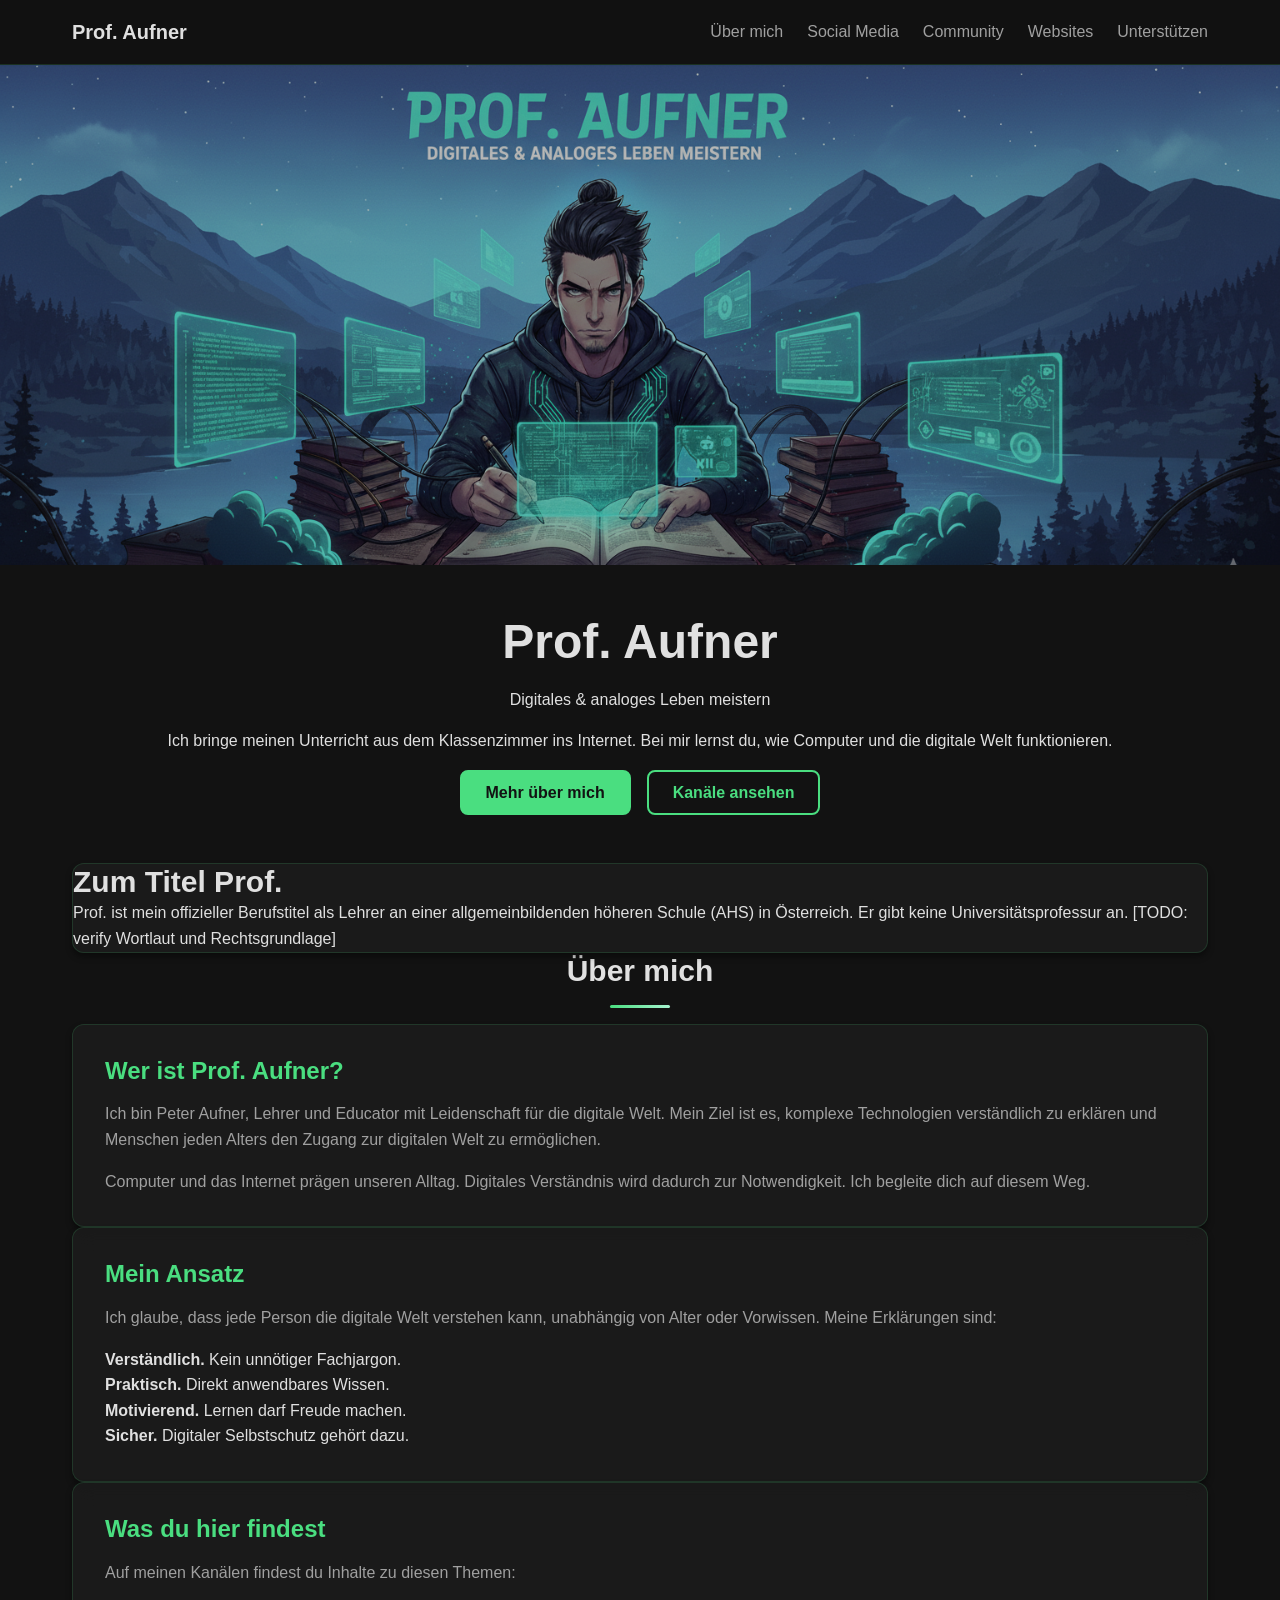
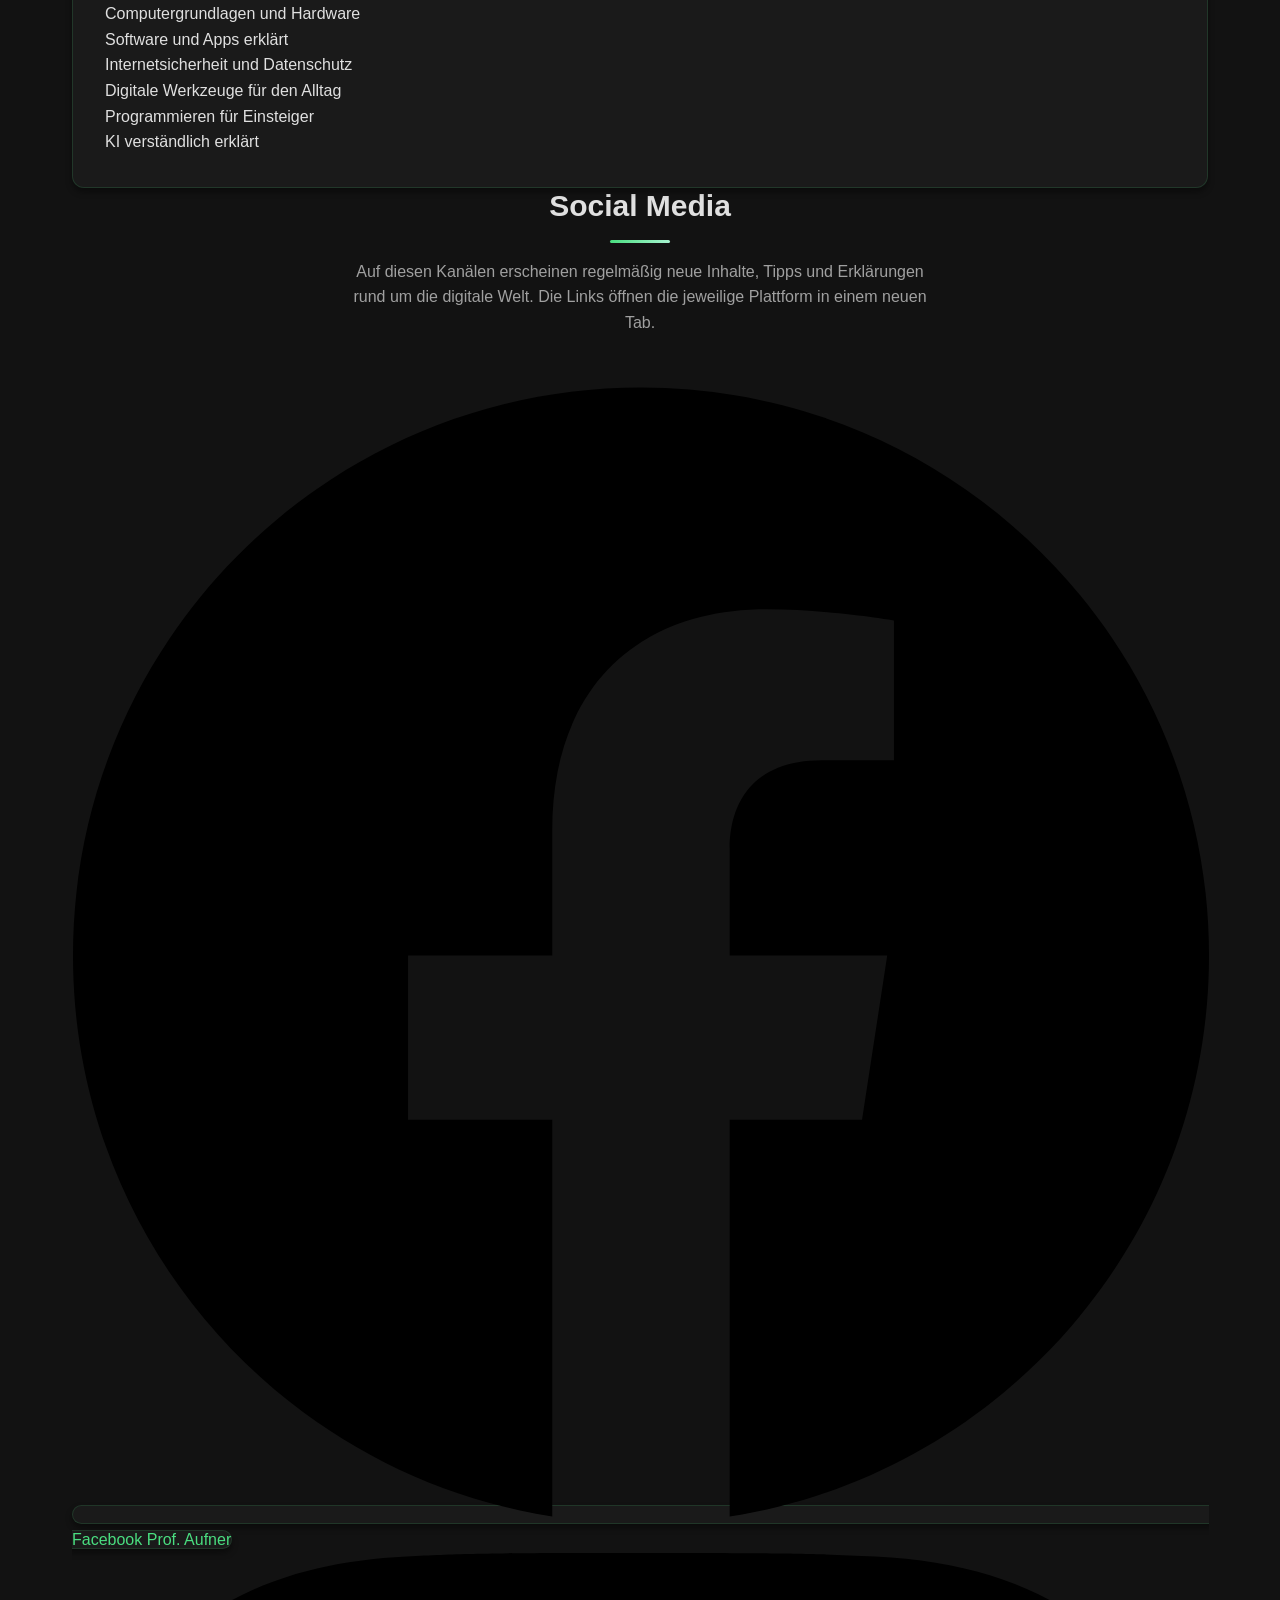
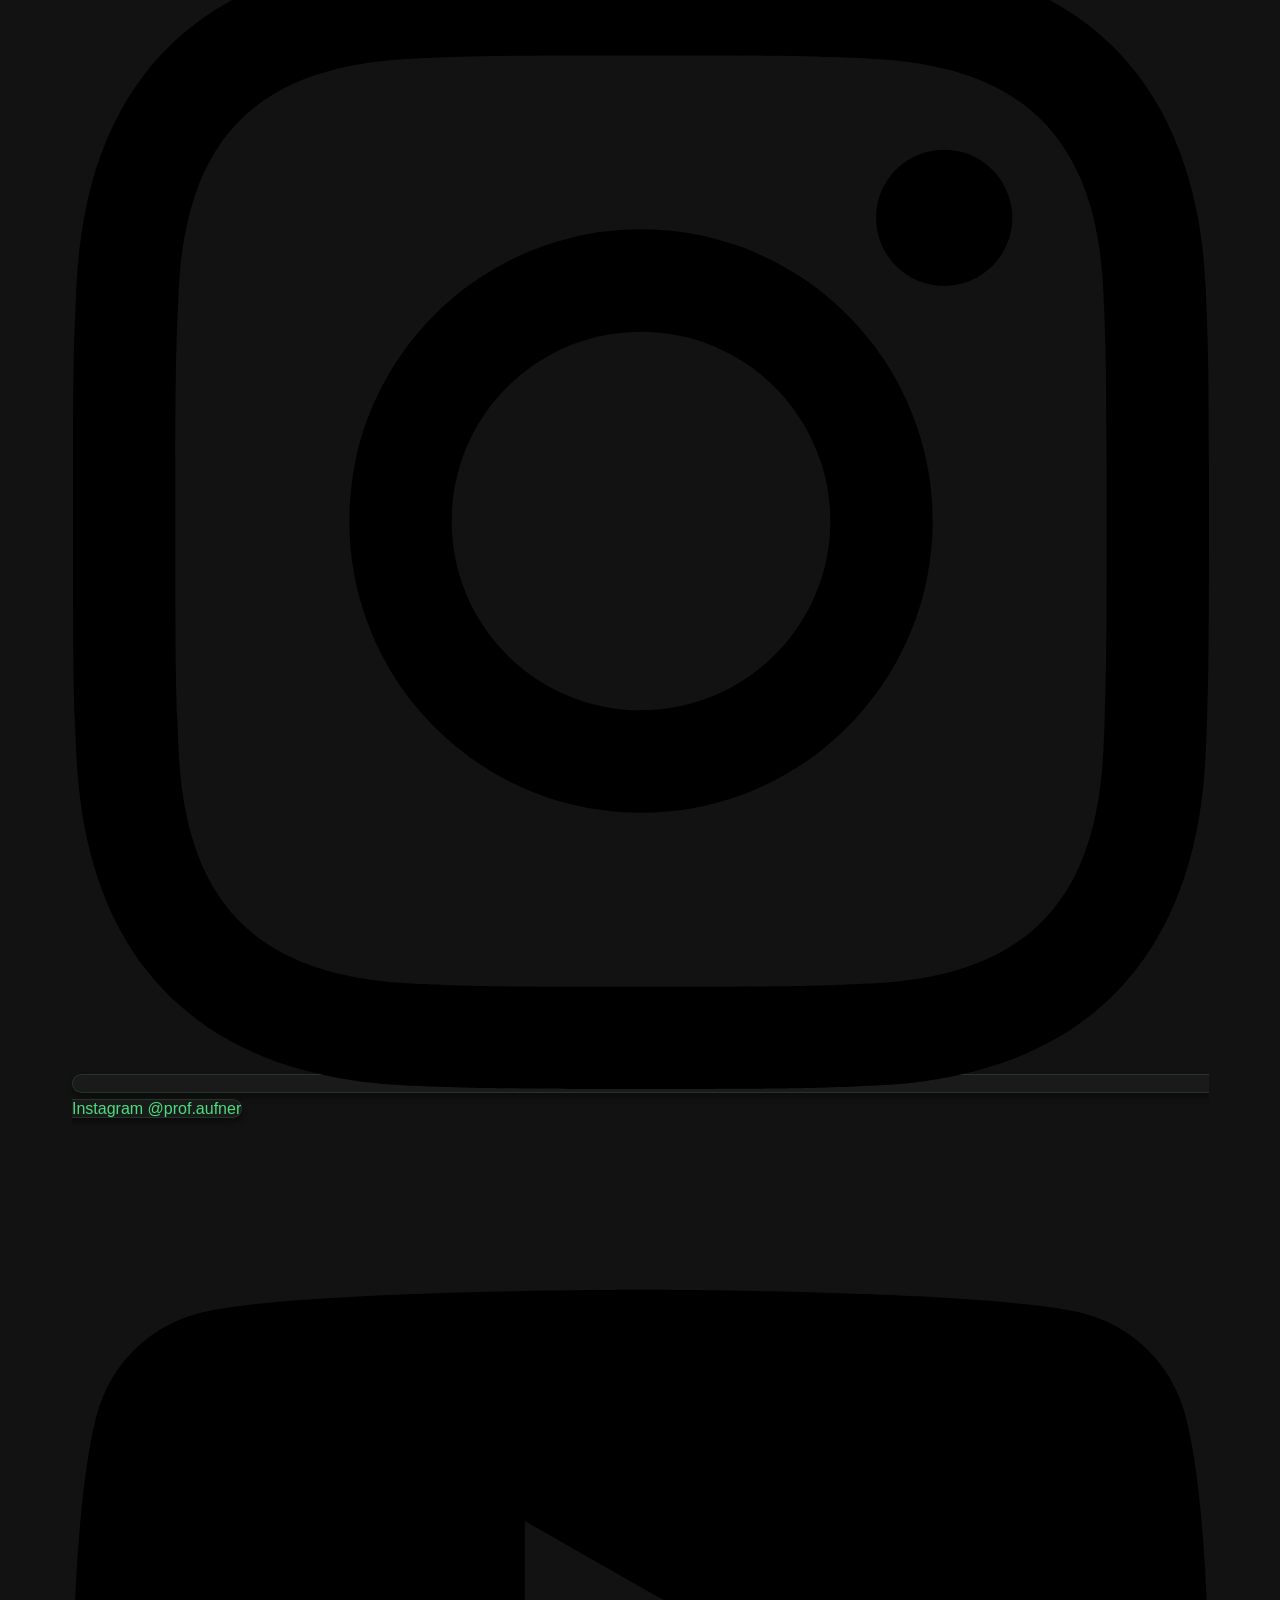
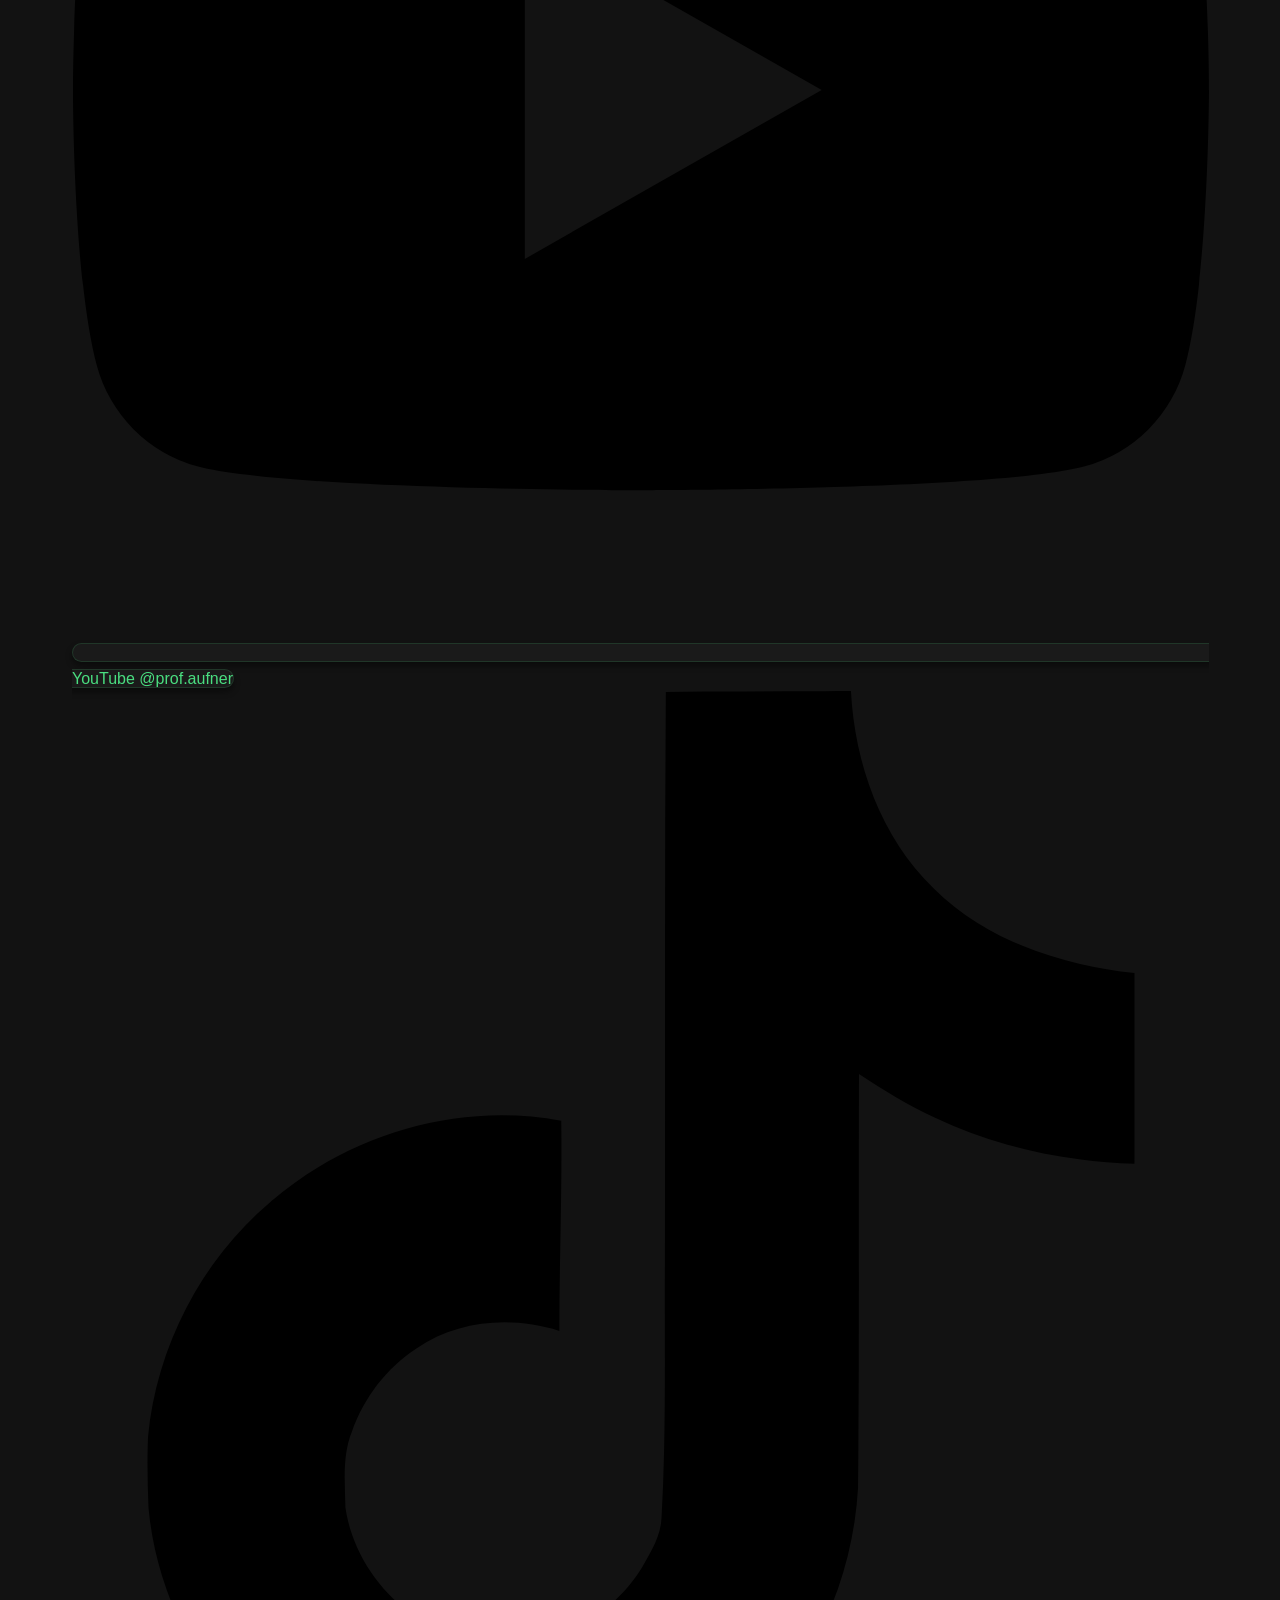
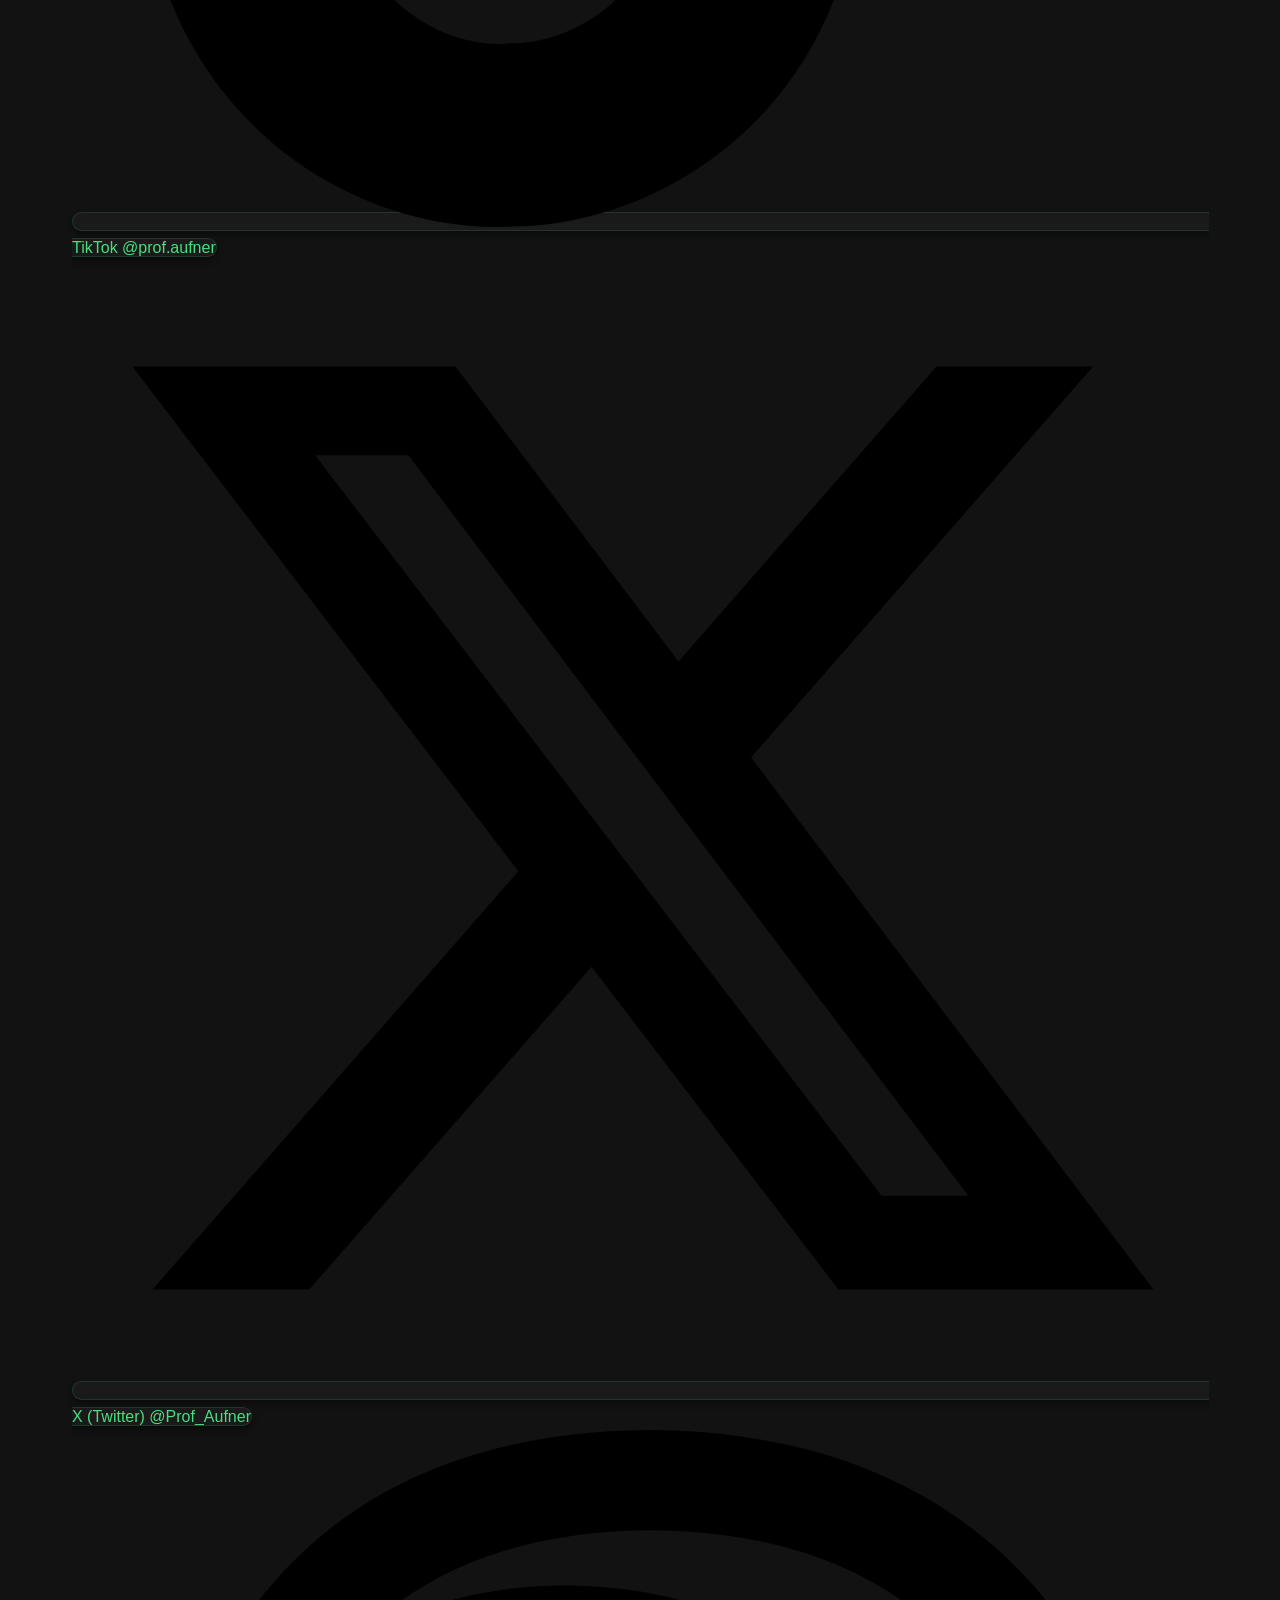
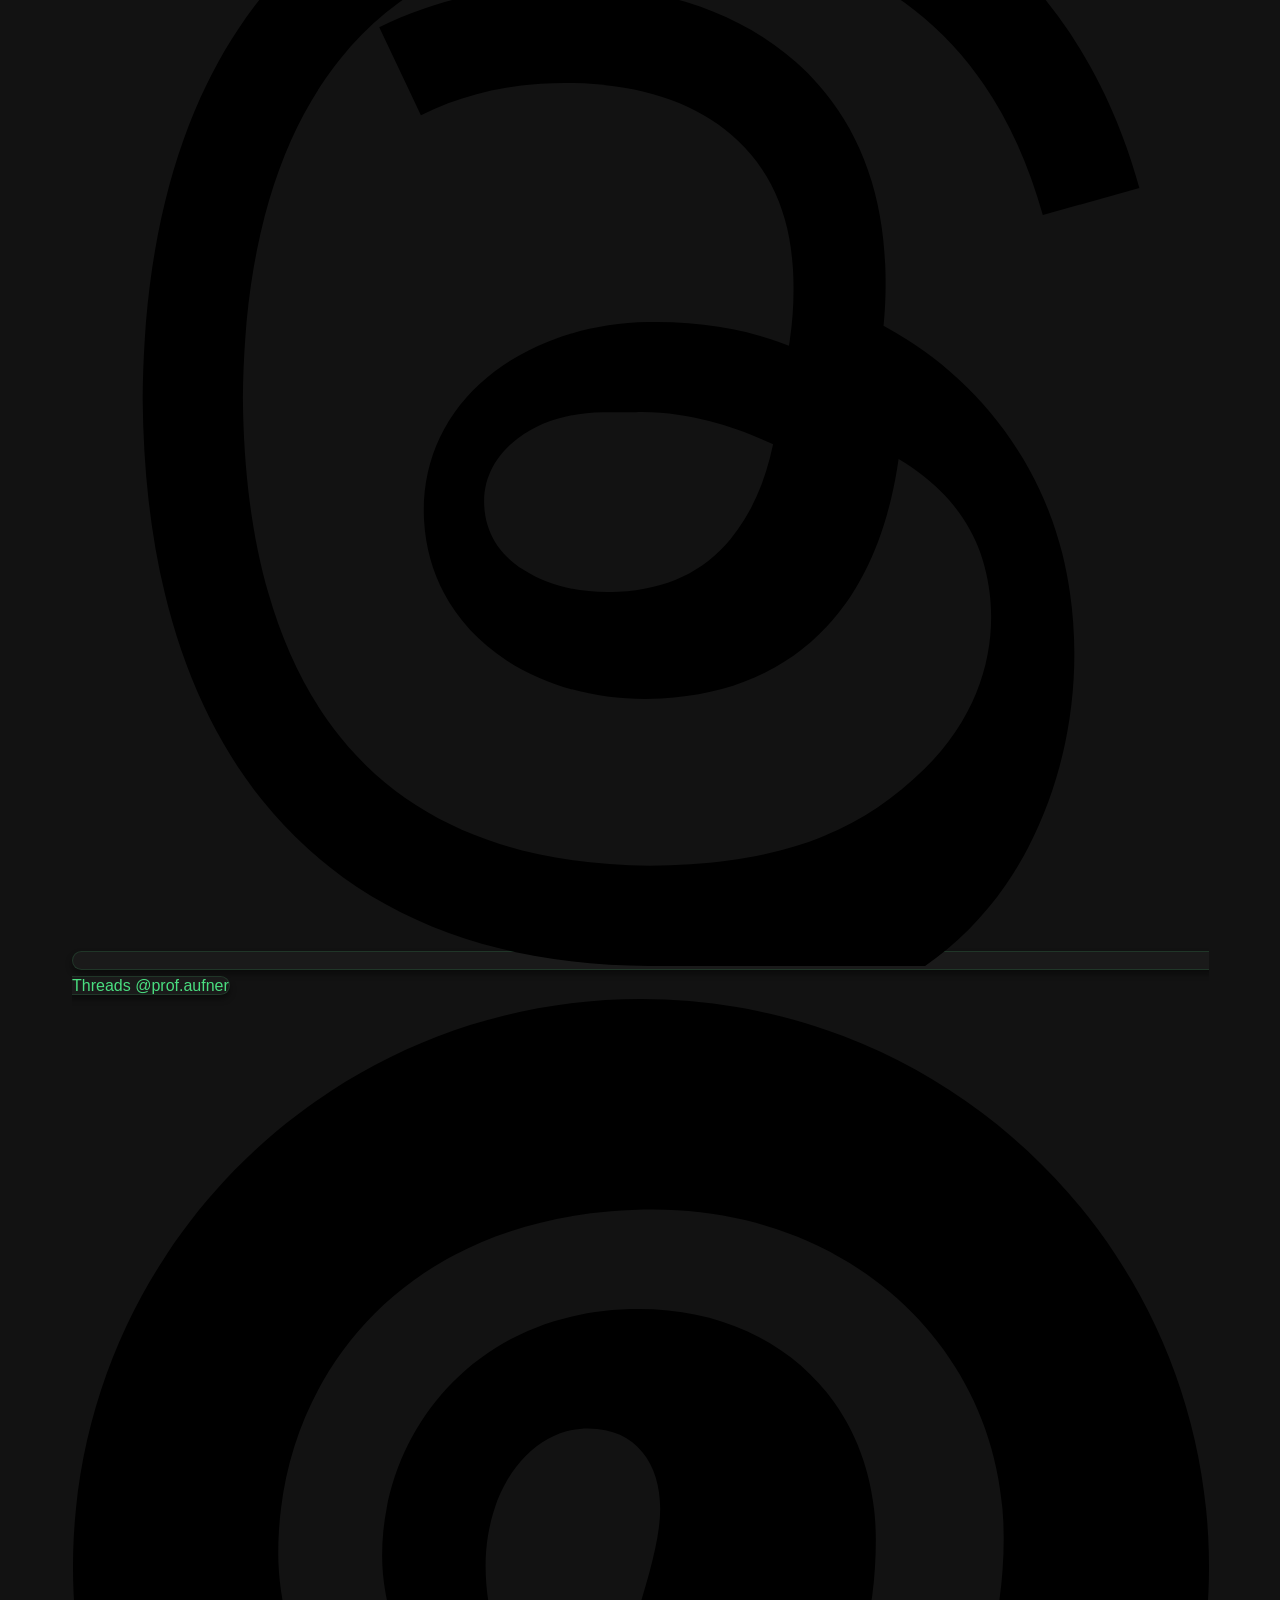
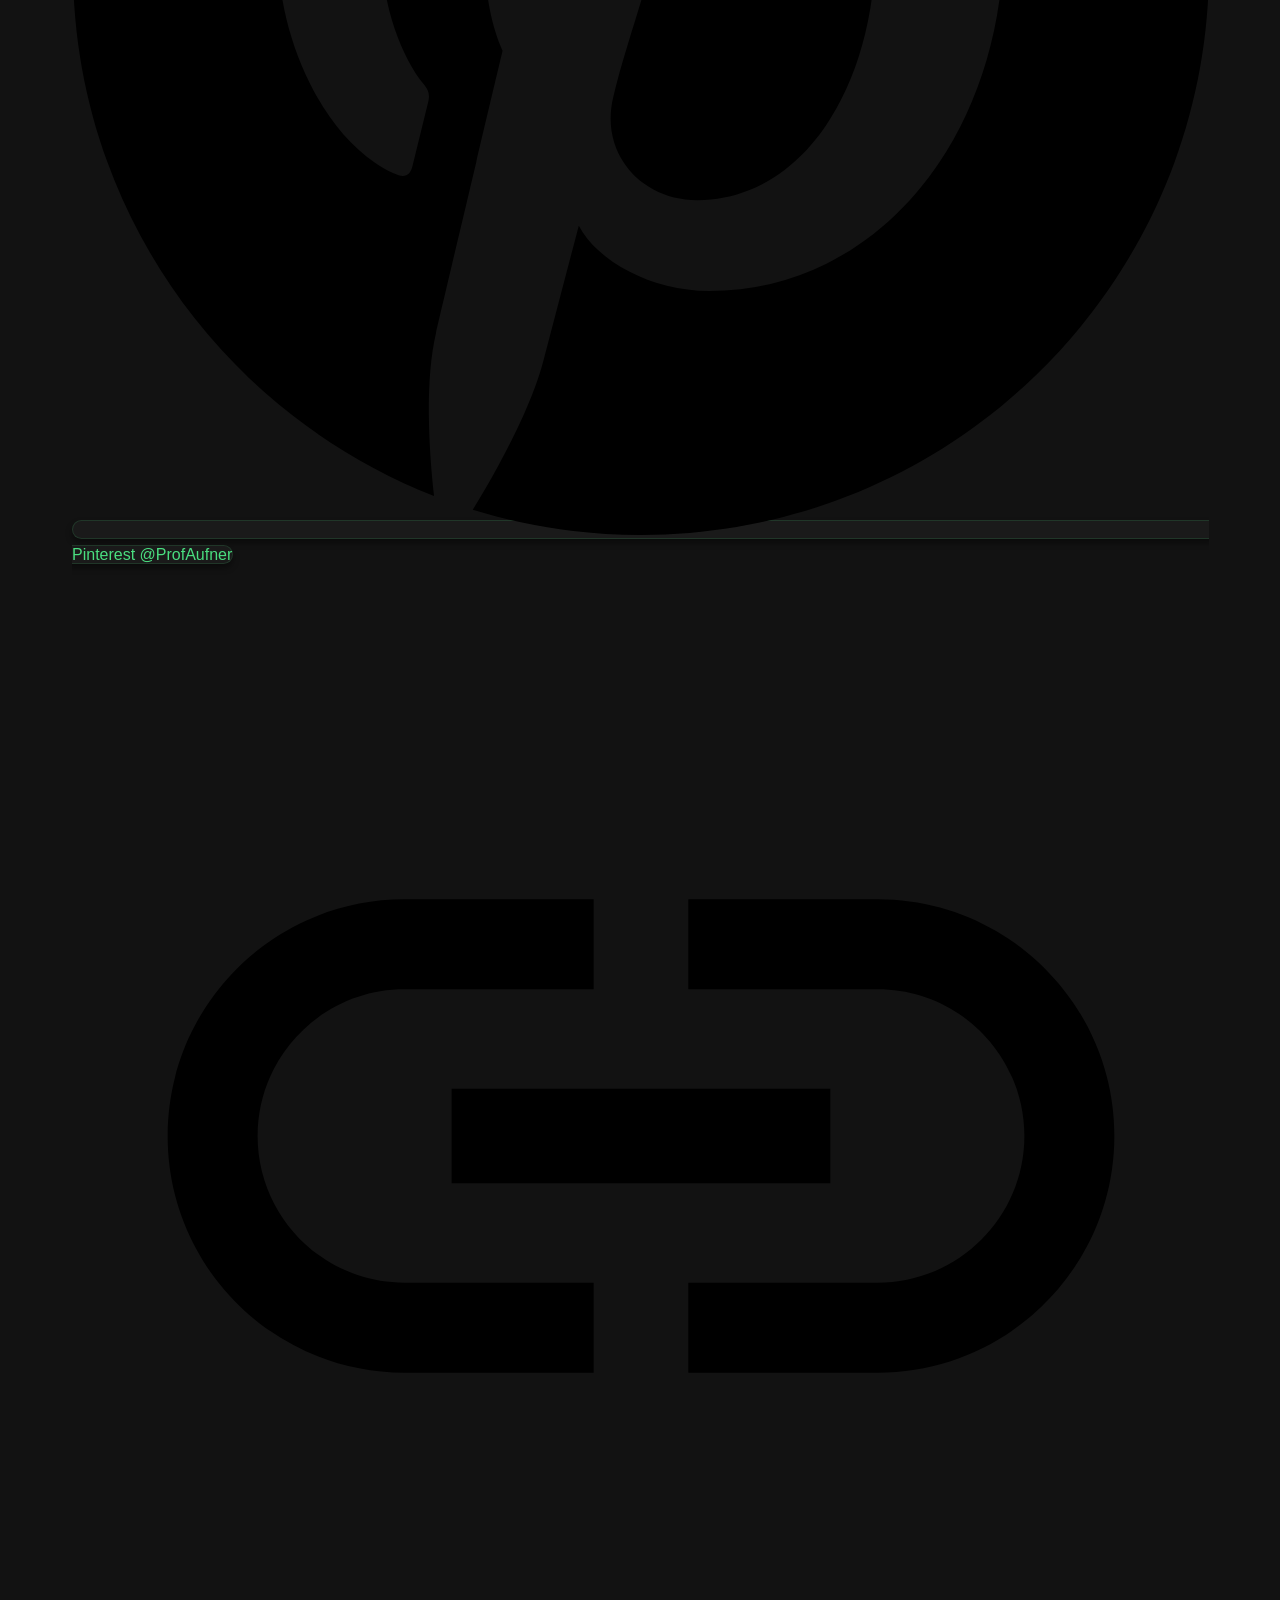
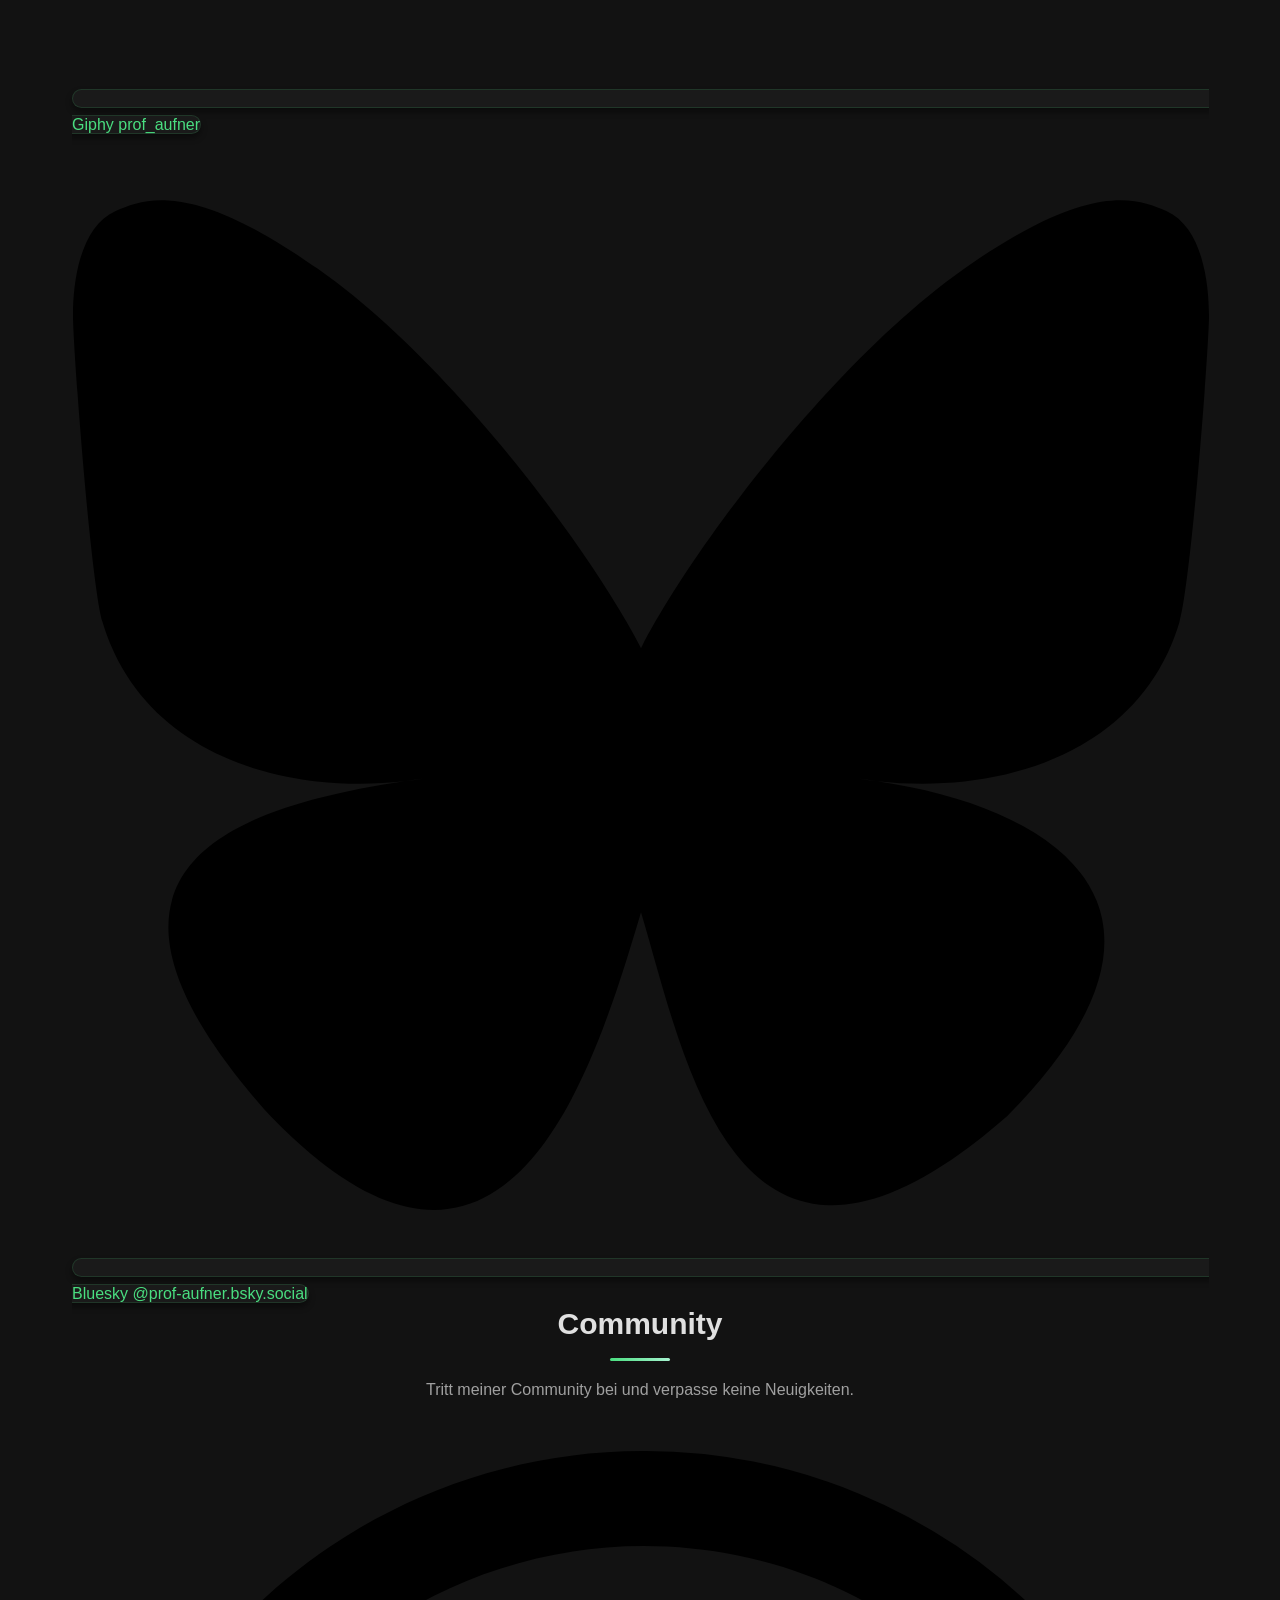
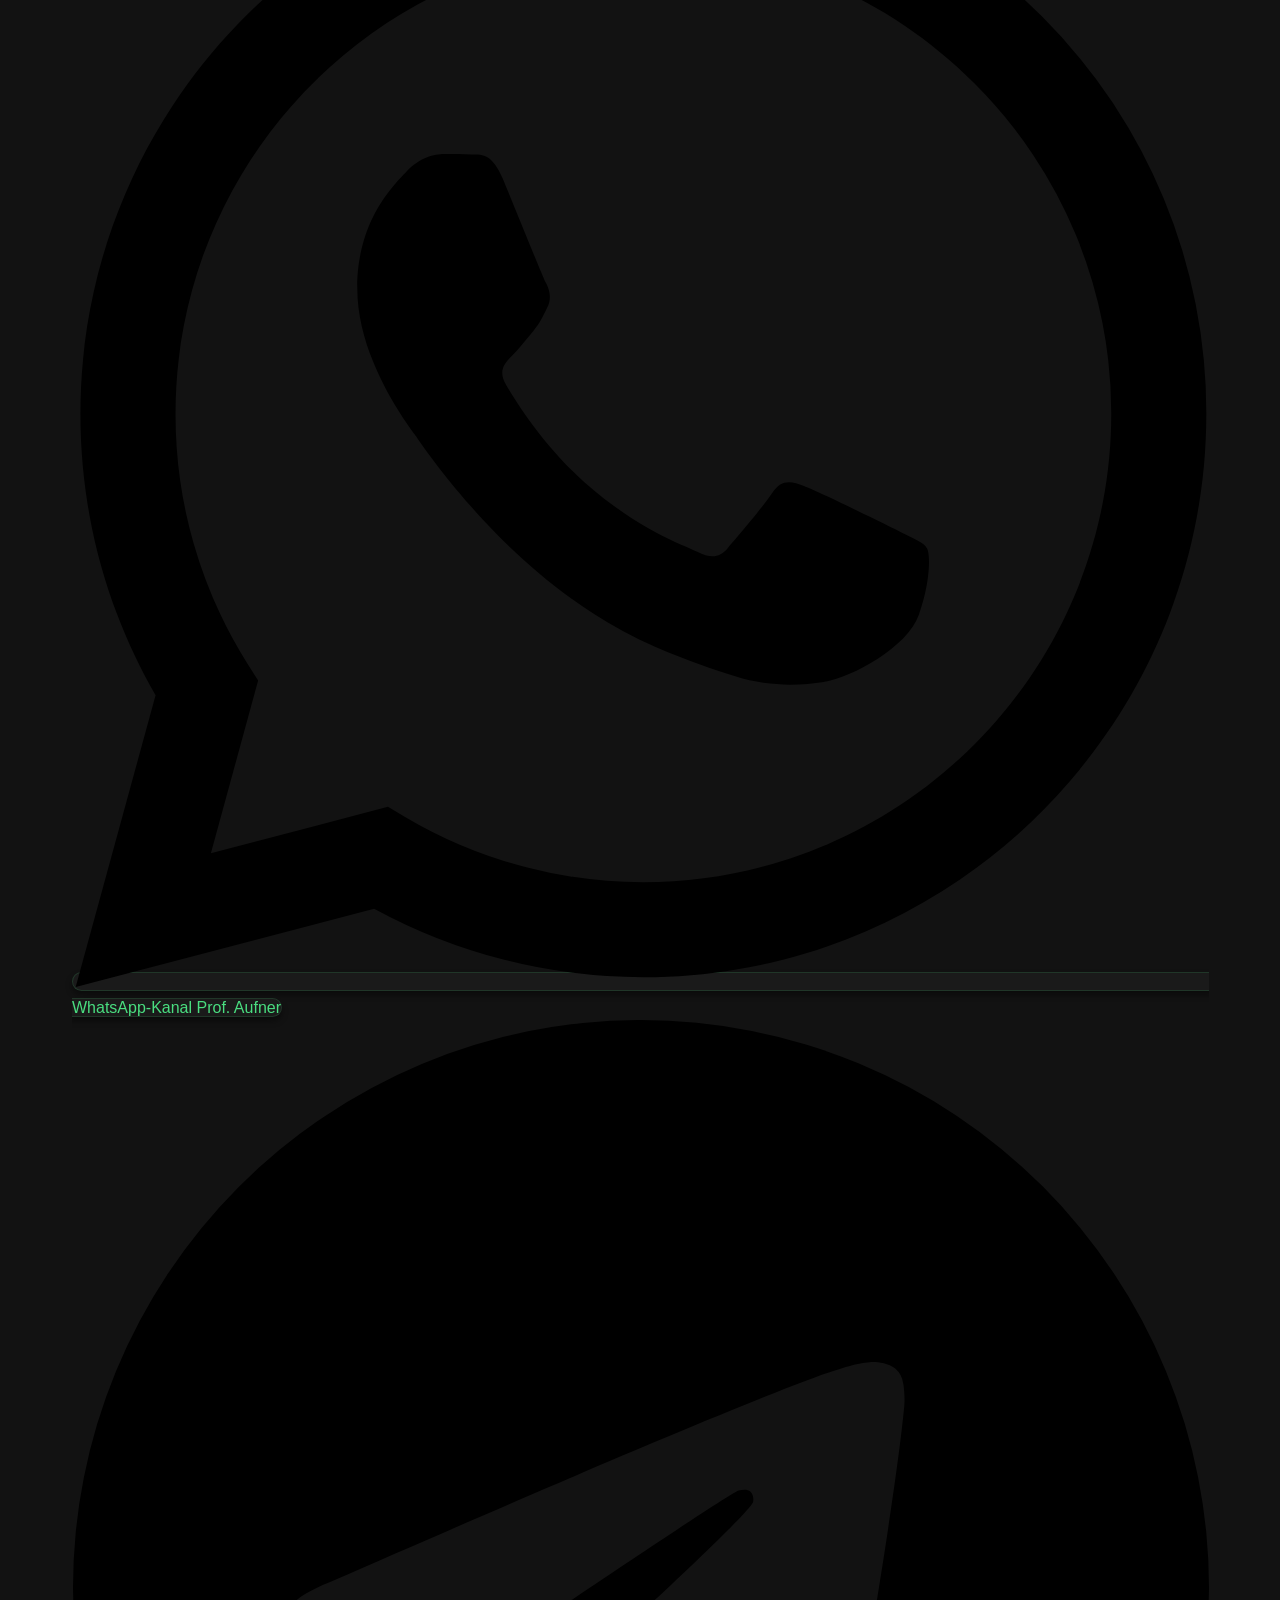
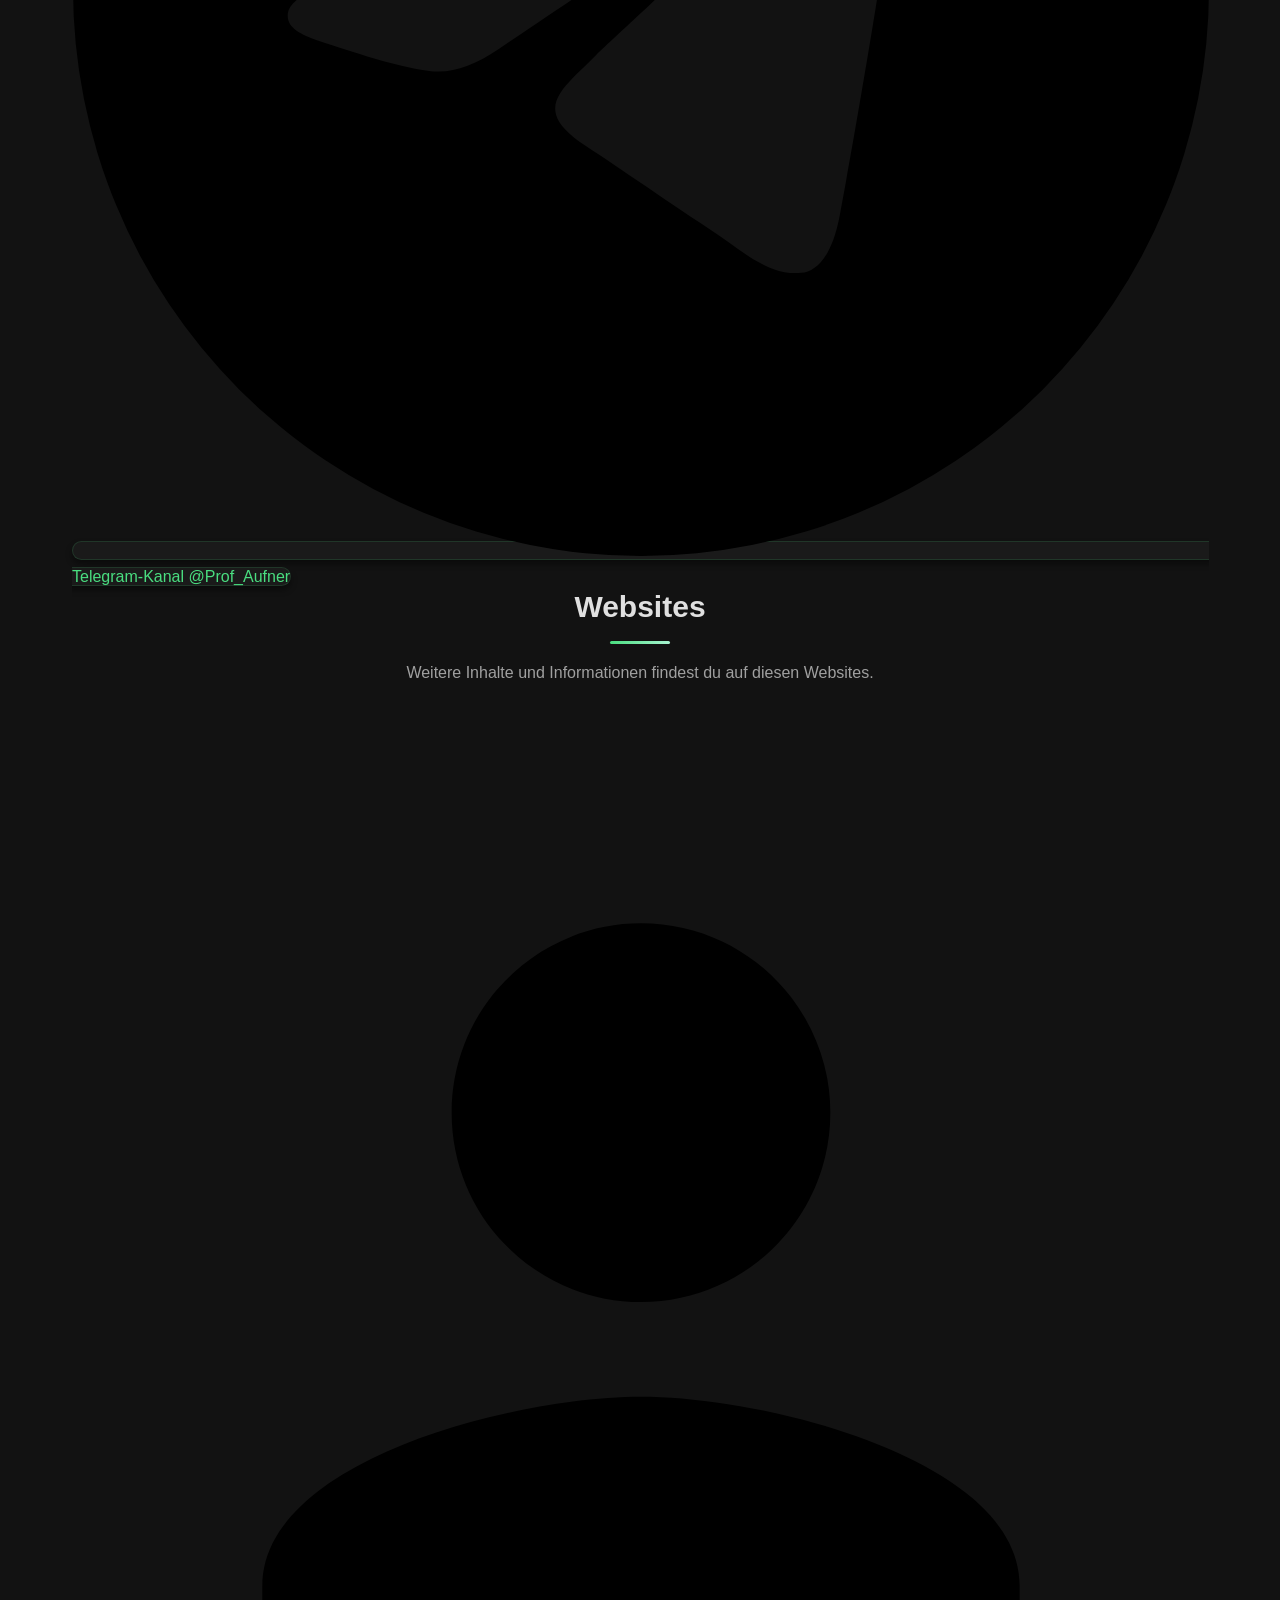
==== index.html @ 1f6628db "refactor(html): semantic hub page without third-party requests Remove Google Fonts and the Ko-fi ifr" ====
<!DOCTYPE html>
<html lang="de">

<head>
    <meta charset="utf-8">
    <meta http-equiv="Content-Security-Policy"
        content="default-src 'self'; base-uri 'self'; form-action 'self'; object-src 'none'">
    <meta name="viewport" content="width=device-width, initial-scale=1">
    <title>Prof. Aufner | Digitales &amp; analoges Leben meistern</title>
    <meta name="description"
        content="Prof. Aufner erklärt Computer, Internet und digitale Werkzeuge verständlich. Social-Media-Kanäle, Community und Websites an einem Ort.">
    <meta name="referrer" content="strict-origin-when-cross-origin">
    <meta name="color-scheme" content="dark">
    <meta name="theme-color" content="#121212">
    <link rel="canonical" href="https://prof.aufner.org/">

    <!-- Open Graph und Twitter Card -->
    <meta property="og:type" content="website">
    <meta property="og:locale" content="de_AT">
    <meta property="og:site_name" content="Prof. Aufner">
    <meta property="og:title" content="Prof. Aufner | Digitales &amp; analoges Leben meistern">
    <meta property="og:description"
        content="Prof. Aufner erklärt Computer, Internet und digitale Werkzeuge verständlich.">
    <meta property="og:url" content="https://prof.aufner.org/">
    <meta property="og:image" content="https://prof.aufner.org/media/Prof.Aufner.Banner.png">
    <meta property="og:image:width" content="1536">
    <meta property="og:image:height" content="672">
    <meta property="og:image:alt" content="Illustration von Prof. Aufner vor Bergen und See mit dem Schriftzug Digitales &amp; analoges Leben meistern">
    <meta name="twitter:card" content="summary_large_image">
    <meta name="twitter:title" content="Prof. Aufner | Digitales &amp; analoges Leben meistern">
    <meta name="twitter:description"
        content="Prof. Aufner erklärt Computer, Internet und digitale Werkzeuge verständlich.">
    <meta name="twitter:image" content="https://prof.aufner.org/media/Prof.Aufner.Banner.png">

    <!-- Favicons -->
    <link rel="icon" href="/favicon.svg" type="image/svg+xml">
    <link rel="icon" href="/favicon-32.png" type="image/png" sizes="32x32">
    <link rel="apple-touch-icon" href="/apple-touch-icon.png">

    <!-- Fonts (self-hosted, nur kritische Schnitte) -->
    <link rel="preload" href="/fonts/inter-latin-400.woff2" as="font" type="font/woff2" crossorigin>
    <link rel="preload" href="/fonts/space-grotesk-latin-700.woff2" as="font" type="font/woff2" crossorigin>

    <link rel="stylesheet" href="/styles.css">
</head>

<body>
    <a href="#main-content" class="skip-link">Zum Hauptinhalt springen</a>

    <header class="site-header">
        <nav class="nav-container" aria-label="Hauptnavigation">
            <a href="/" class="logo"><span class="logo-text">Prof. Aufner</span></a>
            <ul class="nav-links">
                <li><a href="/#about">Über mich</a></li>
                <li><a href="/#connect">Social Media</a></li>
                <li><a href="/#community">Community</a></li>
                <li><a href="/#websites">Websites</a></li>
                <li><a href="/#support">Unterstützen</a></li>
            </ul>
        </nav>
    </header>

    <main id="main-content">
        <!-- Hero -->
        <section class="hero" aria-labelledby="hero-heading">
            <div class="hero-banner">
                <img src="/media/Prof.Aufner.Banner.png" width="1536" height="672" class="banner-image"
                    fetchpriority="high"
                    alt="Illustration: Prof. Aufner als Anime-Figur mit Haarknoten schreibt an einem Schreibtisch voller Bücher, umgeben von leuchtenden Bildschirmen, vor Bergen und einem See bei Nacht. Schriftzug im Bild: Prof. Aufner, Digitales &amp; analoges Leben meistern.">
            </div>
            <div class="hero-content">
                <h1 id="hero-heading" class="hero-title">Prof. Aufner</h1>
                <p class="hero-claim">Digitales &amp; analoges Leben meistern</p>
                <p class="hero-lead">
                    Ich bringe meinen Unterricht aus dem Klassenzimmer ins Internet. Bei mir lernst du,
                    wie Computer und die digitale Welt funktionieren.
                </p>
                <div class="hero-cta">
                    <a href="#about" class="btn btn-primary">Mehr über mich</a>
                    <a href="#connect" class="btn btn-secondary">Kanäle ansehen</a>
                </div>
            </div>
        </section>

        <!-- Zum Titel Prof. -->
        <section id="titel" class="section" aria-labelledby="titel-heading">
            <div class="container">
                <div class="title-note glass-panel">
                    <h2 id="titel-heading">Zum Titel Prof.</h2>
                    <p>
                        Prof. ist mein offizieller Berufstitel als Lehrer an einer allgemeinbildenden höheren
                        Schule (AHS) in Österreich. Er gibt keine Universitätsprofessur an.
                        <span class="todo">[TODO: verify Wortlaut und Rechtsgrundlage]</span>
                    </p>
                </div>
            </div>
        </section>

        <!-- Über mich -->
        <section id="about" class="section section-alt" aria-labelledby="about-heading">
            <div class="container">
                <h2 id="about-heading" class="section-title">Über mich</h2>
                <div class="about-grid">
                    <article class="about-card glass-panel">
                        <h3>Wer ist Prof. Aufner?</h3>
                        <p>
                            Ich bin Peter Aufner, Lehrer und Educator mit Leidenschaft für die digitale Welt.
                            Mein Ziel ist es, komplexe Technologien verständlich zu erklären und
                            Menschen jeden Alters den Zugang zur digitalen Welt zu ermöglichen.
                        </p>
                        <p>
                            Computer und das Internet prägen unseren Alltag. Digitales Verständnis wird dadurch
                            zur Notwendigkeit. Ich begleite dich auf diesem Weg.
                        </p>
                    </article>
                    <article class="about-card glass-panel">
                        <h3>Mein Ansatz</h3>
                        <p>
                            Ich glaube, dass jede Person die digitale Welt verstehen kann, unabhängig von
                            Alter oder Vorwissen. Meine Erklärungen sind:
                        </p>
                        <ul class="check-list">
                            <li><strong>Verständlich.</strong> Kein unnötiger Fachjargon.</li>
                            <li><strong>Praktisch.</strong> Direkt anwendbares Wissen.</li>
                            <li><strong>Motivierend.</strong> Lernen darf Freude machen.</li>
                            <li><strong>Sicher.</strong> Digitaler Selbstschutz gehört dazu.</li>
                        </ul>
                    </article>
                    <article class="about-card glass-panel">
                        <h3>Was du hier findest</h3>
                        <p>Auf meinen Kanälen findest du Inhalte zu diesen Themen:</p>
                        <ul class="check-list">
                            <li>Computergrundlagen und Hardware</li>
                            <li>Software und Apps erklärt</li>
                            <li>Internetsicherheit und Datenschutz</li>
                            <li>Digitale Werkzeuge für den Alltag</li>
                            <li>Programmieren für Einsteiger</li>
                            <li>KI verständlich erklärt</li>
                        </ul>
                    </article>
                </div>
            </div>
        </section>

        <!-- Social Media -->
        <section id="connect" class="section" aria-labelledby="connect-heading">
            <div class="container">
                <h2 id="connect-heading" class="section-title">Social Media</h2>
                <p class="section-subtitle">
                    Auf diesen Kanälen erscheinen regelmäßig neue Inhalte, Tipps und Erklärungen
                    rund um die digitale Welt. Die Links öffnen die jeweilige Plattform in einem neuen Tab.
                </p>
                <ul class="link-grid">
                    <li>
                        <a href="https://www.facebook.com/profile.php?id=61588451552490"
                            class="link-card glass-panel" target="_blank" rel="me noopener noreferrer">
                            <svg class="link-icon" viewBox="0 0 24 24" aria-hidden="true" focusable="false">
                                <path
                                    d="M24 12.073c0-6.627-5.373-12-12-12s-12 5.373-12 12c0 5.99 4.388 10.954 10.125 11.854v-8.385H7.078v-3.47h3.047V9.43c0-3.007 1.792-4.669 4.533-4.669 1.312 0 2.686.235 2.686.235v2.953H15.83c-1.491 0-1.956.925-1.956 1.874v2.25h3.328l-.532 3.47h-2.796v8.385C19.612 23.027 24 18.062 24 12.073z" />
                            </svg>
                            <span class="link-name">Facebook</span>
                            <span class="link-handle">Prof. Aufner<span class="sr-only">, öffnet in neuem Tab</span></span>
                        </a>
                    </li>
                    <li>
                        <a href="https://www.instagram.com/prof.aufner/" class="link-card glass-panel"
                            target="_blank" rel="me noopener noreferrer">
                            <svg class="link-icon" viewBox="0 0 24 24" aria-hidden="true" focusable="false">
                                <path
                                    d="M12 2.163c3.204 0 3.584.012 4.85.07 3.252.148 4.771 1.691 4.919 4.919.058 1.265.069 1.645.069 4.849 0 3.205-.012 3.584-.069 4.849-.149 3.225-1.664 4.771-4.919 4.919-1.266.058-1.644.07-4.85.07-3.204 0-3.584-.012-4.849-.07-3.26-.149-4.771-1.699-4.919-4.92-.058-1.265-.07-1.644-.07-4.849 0-3.204.013-3.583.07-4.849.149-3.227 1.664-4.771 4.919-4.919 1.266-.057 1.645-.069 4.849-.069zm0-2.163c-3.259 0-3.667.014-4.947.072-4.358.2-6.78 2.618-6.98 6.98-.059 1.281-.073 1.689-.073 4.948 0 3.259.014 3.668.072 4.948.2 4.358 2.618 6.78 6.98 6.98 1.281.058 1.689.072 4.948.072 3.259 0 3.668-.014 4.948-.072 4.354-.2 6.782-2.618 6.979-6.98.059-1.28.073-1.689.073-4.948 0-3.259-.014-3.667-.072-4.947-.196-4.354-2.617-6.78-6.979-6.98-1.281-.059-1.69-.073-4.949-.073zm0 5.838c-3.403 0-6.162 2.759-6.162 6.162s2.759 6.163 6.162 6.163 6.162-2.759 6.162-6.163c0-3.403-2.759-6.162-6.162-6.162zm0 10.162c-2.209 0-4-1.79-4-4 0-2.209 1.791-4 4-4s4 1.791 4 4c0 2.21-1.791 4-4 4zm6.406-11.845c-.796 0-1.441.645-1.441 1.44s.645 1.44 1.441 1.44c.795 0 1.439-.645 1.439-1.44s-.644-1.44-1.439-1.44z" />
                            </svg>
                            <span class="link-name">Instagram</span>
                            <span class="link-handle">@prof.aufner<span class="sr-only">, öffnet in neuem Tab</span></span>
                        </a>
                    </li>
                    <li>
                        <a href="https://www.youtube.com/@prof.aufner" class="link-card glass-panel"
                            target="_blank" rel="me noopener noreferrer">
                            <svg class="link-icon" viewBox="0 0 24 24" aria-hidden="true" focusable="false">
                                <path
                                    d="M23.498 6.186a3.016 3.016 0 0 0-2.122-2.136C19.505 3.545 12 3.545 12 3.545s-7.505 0-9.377.505A3.017 3.017 0 0 0 .502 6.186C0 8.07 0 12 0 12s0 3.93.502 5.814a3.016 3.016 0 0 0 2.122 2.136c1.871.505 9.376.505 9.376.505s7.505 0 9.377-.505a3.015 3.015 0 0 0 2.122-2.136C24 15.93 24 12 24 12s0-3.93-.502-5.814zM9.545 15.568V8.432L15.818 12l-6.273 3.568z" />
                            </svg>
                            <span class="link-name">YouTube</span>
                            <span class="link-handle">@prof.aufner<span class="sr-only">, öffnet in neuem Tab</span></span>
                        </a>
                    </li>
                    <li>
                        <a href="https://www.tiktok.com/@prof.aufner" class="link-card glass-panel"
                            target="_blank" rel="me noopener noreferrer">
                            <svg class="link-icon" viewBox="0 0 24 24" aria-hidden="true" focusable="false">
                                <path
                                    d="M12.525.02c1.31-.02 2.61-.01 3.91-.02.08 1.53.63 3.09 1.75 4.17 1.12 1.11 2.7 1.62 4.24 1.79v4.03c-1.44-.05-2.89-.35-4.2-.97-.57-.26-1.1-.59-1.62-.93-.01 2.92.01 5.84-.02 8.75-.08 1.4-.54 2.79-1.35 3.94-1.31 1.92-3.58 3.17-5.91 3.21-1.43.08-2.86-.31-4.08-1.03-2.02-1.19-3.44-3.37-3.65-5.71-.02-.5-.03-1-.01-1.49.18-1.9 1.12-3.72 2.58-4.96 1.66-1.44 3.98-2.13 6.15-1.72.02 1.48-.04 2.96-.04 4.44-.99-.32-2.15-.23-3.02.37-.63.41-1.11 1.04-1.36 1.75-.21.51-.15 1.07-.14 1.61.24 1.64 1.82 3.02 3.5 2.87 1.12-.01 2.19-.66 2.77-1.61.19-.33.4-.67.41-1.06.1-1.79.06-3.57.07-5.36.01-4.03-.01-8.05.02-12.07z" />
                            </svg>
                            <span class="link-name">TikTok</span>
                            <span class="link-handle">@prof.aufner<span class="sr-only">, öffnet in neuem Tab</span></span>
                        </a>
                    </li>
                    <li>
                        <a href="https://x.com/Prof_Aufner" class="link-card glass-panel" target="_blank"
                            rel="me noopener noreferrer">
                            <svg class="link-icon" viewBox="0 0 24 24" aria-hidden="true" focusable="false">
                                <path
                                    d="M18.244 2.25h3.308l-7.227 8.26 8.502 11.24H16.17l-5.214-6.817L4.99 21.75H1.68l7.73-8.835L1.254 2.25H8.08l4.713 6.231zm-1.161 17.52h1.833L7.084 4.126H5.117z" />
                            </svg>
                            <span class="link-name">X (Twitter)</span>
                            <span class="link-handle">@Prof_Aufner<span class="sr-only">, öffnet in neuem Tab</span></span>
                        </a>
                    </li>
                    <li>
                        <a href="https://www.threads.com/@prof.aufner" class="link-card glass-panel"
                            target="_blank" rel="me noopener noreferrer">
                            <svg class="link-icon" viewBox="0 0 24 24" aria-hidden="true" focusable="false">
                                <path
                                    d="M12.186 24h-.007c-3.581-.024-6.334-1.205-8.184-3.509C2.35 18.44 1.5 15.586 1.472 12.01v-.017c.03-3.579.879-6.43 2.525-8.482C5.845 1.205 8.6.024 12.18 0h.014c2.746.02 5.043.725 6.826 2.098 1.677 1.29 2.858 3.13 3.509 5.467l-2.04.569c-1.104-3.96-3.898-5.984-8.304-6.015-2.91.022-5.11.936-6.54 2.717C4.307 6.504 3.616 8.914 3.589 12c.027 3.086.718 5.496 2.057 7.164 1.43 1.783 3.631 2.698 6.54 2.717 2.623-.02 4.358-.631 5.8-2.045 1.647-1.613 1.618-3.593 1.09-4.798-.31-.71-.873-1.3-1.634-1.75-.192 1.352-.622 2.446-1.284 3.272-.886 1.102-2.14 1.704-3.73 1.79-1.202.065-2.361-.218-3.259-.801-1.063-.689-1.685-1.74-1.752-2.96-.065-1.182.408-2.256 1.332-3.023.88-.73 2.088-1.146 3.396-1.17 1.166-.02 2.14.166 2.98.5.088-.528.117-1.07.086-1.622-.066-1.194-.5-2.145-1.29-2.827-.806-.696-1.928-1.066-3.334-1.1-1.18-.03-2.27.198-3.237.677l-.88-1.858c1.256-.614 2.666-.918 4.19-.877 1.906.047 3.457.59 4.612 1.615 1.18 1.047 1.815 2.49 1.888 4.29.018.438.006.866-.036 1.28.735.4 1.382.89 1.93 1.466.9.946 1.537 2.098 1.843 3.33.598 2.407.14 5.097-1.2 7.028-1.496 2.157-4.05 3.26-7.597 3.28zm-.996-11.7c-.726.013-1.33.2-1.795.556-.49.376-.732.86-.708 1.408.025.568.312 1.04.831 1.367.536.347 1.23.504 2.008.462 1.017-.055 1.79-.418 2.363-1.11.432-.522.733-1.194.902-2.005-.617-.28-1.38-.58-2.382-.665-.178-.016-.354-.018-.527-.014h.308z" />
                            </svg>
                            <span class="link-name">Threads</span>
                            <span class="link-handle">@prof.aufner<span class="sr-only">, öffnet in neuem Tab</span></span>
                        </a>
                    </li>
                    <li>
                        <a href="https://at.pinterest.com/ProfAufner/" class="link-card glass-panel"
                            target="_blank" rel="me noopener noreferrer">
                            <svg class="link-icon" viewBox="0 0 24 24" aria-hidden="true" focusable="false">
                                <path
                                    d="M12 0C5.373 0 0 5.372 0 12c0 5.084 3.163 9.426 7.627 11.174-.105-.949-.2-2.405.042-3.441.218-.937 1.407-5.965 1.407-5.965s-.359-.719-.359-1.782c0-1.668.967-2.914 2.171-2.914 1.023 0 1.518.769 1.518 1.69 0 1.029-.655 2.568-.994 3.995-.283 1.194.599 2.169 1.777 2.169 2.133 0 3.772-2.249 3.772-5.495 0-2.873-2.064-4.882-5.012-4.882-3.414 0-5.418 2.561-5.418 5.207 0 1.031.397 2.138.893 2.738.098.119.112.224.083.345l-.333 1.36c-.053.22-.174.267-.402.161-1.499-.698-2.436-2.889-2.436-4.649 0-3.785 2.75-7.262 7.929-7.262 4.163 0 7.398 2.967 7.398 6.931 0 4.136-2.607 7.464-6.227 7.464-1.216 0-2.359-.631-2.75-1.378l-.748 2.853c-.271 1.043-1.002 2.35-1.492 3.146C9.57 23.812 10.763 24 12 24c6.627 0 12-5.373 12-12 0-6.628-5.373-12-12-12z" />
                            </svg>
                            <span class="link-name">Pinterest</span>
                            <span class="link-handle">@ProfAufner<span class="sr-only">, öffnet in neuem Tab</span></span>
                        </a>
                    </li>
                    <li>
                        <a href="https://giphy.com/channel/prof_aufner" class="link-card glass-panel"
                            target="_blank" rel="me noopener noreferrer">
                            <svg class="link-icon" viewBox="0 0 24 24" aria-hidden="true" focusable="false">
                                <path
                                    d="M3.9 12c0-1.71 1.39-3.1 3.1-3.1h4V7H7c-2.76 0-5 2.24-5 5s2.24 5 5 5h4v-1.9H7c-1.71 0-3.1-1.39-3.1-3.1zM8 13h8v-2H8v2zm9-6h-4v1.9h4c1.71 0 3.1 1.39 3.1 3.1s-1.39 3.1-3.1 3.1h-4V17h4c2.76 0 5-2.24 5-5s-2.24-5-5-5z" />
                            </svg>
                            <span class="link-name">Giphy</span>
                            <span class="link-handle">prof_aufner<span class="sr-only">, öffnet in neuem Tab</span></span>
                        </a>
                    </li>
                    <li>
                        <a href="https://bsky.app/profile/prof-aufner.bsky.social" class="link-card glass-panel"
                            target="_blank" rel="me noopener noreferrer">
                            <svg class="link-icon" viewBox="0 0 24 24" aria-hidden="true" focusable="false">
                                <path
                                    d="M12 10.8c-1.087-2.114-4.046-6.053-6.798-7.995C2.566.944 1.561 1.266.902 1.565.139 1.908 0 3.08 0 3.768c0 .69.378 5.65.624 6.479.815 2.736 3.713 3.66 6.383 3.364.136-.02.275-.039.415-.056-.138.022-.276.04-.415.056-3.912.58-7.387 2.005-2.83 7.078 5.013 5.19 6.87-1.113 7.823-4.308.953 3.195 2.05 9.271 7.733 4.308 4.267-4.308 1.172-6.498-2.74-7.078a8.741 8.741 0 0 1-.415-.056c.14.017.279.036.415.056 2.67.297 5.568-.628 6.383-3.364.246-.828.624-5.79.624-6.478 0-.69-.139-1.861-.902-2.206-.659-.298-1.664-.62-4.3 1.24C16.046 4.748 13.087 8.687 12 10.8Z" />
                            </svg>
                            <span class="link-name">Bluesky</span>
                            <span class="link-handle">@prof-aufner.bsky.social<span class="sr-only">, öffnet in neuem Tab</span></span>
                        </a>
                    </li>
                </ul>
            </div>
        </section>

        <!-- Community -->
        <section id="community" class="section section-alt" aria-labelledby="community-heading">
            <div class="container">
                <h2 id="community-heading" class="section-title">Community</h2>
                <p class="section-subtitle">Tritt meiner Community bei und verpasse keine Neuigkeiten.</p>
                <ul class="link-grid link-grid-wide">
                    <li>
                        <a href="https://whatsapp.com/channel/0029Vb7mnp92975K1blNJ43p"
                            class="link-card glass-panel" target="_blank" rel="noopener noreferrer">
                            <svg class="link-icon" viewBox="0 0 24 24" aria-hidden="true" focusable="false">
                                <path
                                    d="M17.472 14.382c-.297-.149-1.758-.867-2.03-.967-.273-.099-.471-.148-.67.15-.197.297-.767.966-.94 1.164-.173.199-.347.223-.644.075-.297-.15-1.255-.463-2.39-1.475-.883-.788-1.48-1.761-1.653-2.059-.173-.297-.018-.458.13-.606.134-.133.298-.347.446-.52.149-.174.198-.298.298-.497.099-.198.05-.371-.025-.52-.075-.149-.669-1.612-.916-2.207-.242-.579-.487-.5-.669-.51-.173-.008-.371-.01-.57-.01-.198 0-.52.074-.792.372-.272.297-1.04 1.016-1.04 2.479 0 1.462 1.065 2.875 1.213 3.074.149.198 2.096 3.2 5.077 4.487.709.306 1.262.489 1.694.625.712.227 1.36.195 1.871.118.571-.085 1.758-.719 2.006-1.413.248-.694.248-1.289.173-1.413-.074-.124-.272-.198-.57-.347m-5.421 7.403h-.004a9.87 9.87 0 01-5.031-1.378l-.361-.214-3.741.982.998-3.648-.235-.374a9.86 9.86 0 01-1.51-5.26c.001-5.45 4.436-9.884 9.888-9.884 2.64 0 5.122 1.03 6.988 2.898a9.825 9.825 0 012.893 6.994c-.003 5.45-4.437 9.884-9.885 9.884m8.413-18.297A11.815 11.815 0 0012.05 0C5.495 0 .16 5.335.157 11.892c0 2.096.547 4.142 1.588 5.945L.057 24l6.305-1.654a11.882 11.882 0 005.683 1.448h.005c6.554 0 11.89-5.335 11.893-11.893a11.821 11.821 0 00-3.48-8.413z" />
                            </svg>
                            <span class="link-name">WhatsApp-Kanal</span>
                            <span class="link-handle">Prof. Aufner<span class="sr-only">, öffnet in neuem Tab</span></span>
                        </a>
                    </li>
                    <li>
                        <a href="https://t.me/Prof_Aufner" class="link-card glass-panel" target="_blank"
                            rel="noopener noreferrer">
                            <svg class="link-icon" viewBox="0 0 24 24" aria-hidden="true" focusable="false">
                                <path
                                    d="M11.944 0A12 12 0 0 0 0 12a12 12 0 0 0 12 12 12 12 0 0 0 12-12A12 12 0 0 0 12 0a12 12 0 0 0-.056 0zm4.962 7.224c.1-.002.321.023.465.14a.506.506 0 0 1 .171.325c.016.093.036.306.02.472-.18 1.898-.962 6.502-1.36 8.627-.168.9-.499 1.201-.82 1.23-.696.065-1.225-.46-1.9-.902-1.056-.693-1.653-1.124-2.678-1.8-1.185-.78-.417-1.21.258-1.91.177-.184 3.247-2.977 3.307-3.23.007-.032.014-.15-.056-.212s-.174-.041-.249-.024c-.106.024-1.793 1.14-5.061 3.345-.48.33-.913.49-1.302.48-.428-.008-1.252-.241-1.865-.44-.752-.245-1.349-.374-1.297-.789.027-.216.325-.437.893-.663 3.498-1.524 5.83-2.529 6.998-3.014 3.332-1.386 4.025-1.627 4.476-1.635z" />
                            </svg>
                            <span class="link-name">Telegram-Kanal</span>
                            <span class="link-handle">@Prof_Aufner<span class="sr-only">, öffnet in neuem Tab</span></span>
                        </a>
                    </li>
                </ul>
            </div>
        </section>

        <!-- Websites -->
        <section id="websites" class="section" aria-labelledby="websites-heading">
            <div class="container">
                <h2 id="websites-heading" class="section-title">Websites</h2>
                <p class="section-subtitle">Weitere Inhalte und Informationen findest du auf diesen Websites.</p>
                <ul class="link-grid link-grid-wide">
                    <li>
                        <a href="https://peter.aufner.org" class="link-card glass-panel" target="_blank"
                            rel="me noopener noreferrer">
                            <svg class="link-icon" viewBox="0 0 24 24" aria-hidden="true" focusable="false">
                                <path
                                    d="M12 12c2.21 0 4-1.79 4-4s-1.79-4-4-4-4 1.79-4 4 1.79 4 4 4zm0 2c-2.67 0-8 1.34-8 4v2h16v-2c0-2.66-5.33-4-8-4z" />
                            </svg>
                            <span class="link-name">Peter Aufner</span>
                            <span class="link-handle">peter.aufner.org<span class="sr-only">, öffnet in neuem Tab</span></span>
                        </a>
                    </li>
                    <li>
                        <a href="https://code-alongsi.de" class="link-card glass-panel" target="_blank"
                            rel="noopener noreferrer">
                            <svg class="link-icon" viewBox="0 0 24 24" aria-hidden="true" focusable="false">
                                <path
                                    d="M20 6h-4V4c0-1.11-.89-2-2-2h-4c-1.11 0-2 .89-2 2v2H4c-1.11 0-1.99.89-1.99 2L2 19c0 1.11.89 2 2 2h16c1.11 0 2-.89 2-2V8c0-1.11-.89-2-2-2zm-6 0h-4V4h4v2z" />
                            </svg>
                            <span class="link-name">Code-Alongside</span>
                            <span class="link-handle">IT- und Informationssicherheitsberatung, code-alongsi.de<span class="sr-only">, öffnet in neuem Tab</span></span>
                        </a>
                    </li>
                </ul>
            </div>
        </section>

        <!-- Unterstützen -->
        <section id="support" class="section section-alt" aria-labelledby="support-heading">
            <div class="container">
                <h2 id="support-heading" class="section-title">Unterstützen</h2>
                <div class="support-box glass-panel">
                    <p>
                        Wenn dir meine Inhalte gefallen, kannst du mich auf Ko-fi unterstützen.
                        Der Link öffnet die Seite von Ko-fi. Dort gelten deren Datenschutzbestimmungen.
                    </p>
                    <a href="https://ko-fi.com/prof_aufner" class="btn btn-primary" target="_blank"
                        rel="noopener noreferrer">Auf Ko-fi unterstützen<span class="sr-only">, öffnet in neuem Tab</span></a>
                </div>
            </div>
        </section>
    </main>

    <footer class="site-footer">
        <div class="container">
            <div class="footer-content">
                <div class="footer-brand">
                    <span class="logo-text">Prof. Aufner</span>
                    <p class="footer-tagline">Digitales &amp; analoges Leben meistern</p>
                </div>
                <nav class="footer-nav" aria-label="Rechtliches">
                    <a href="/impressum/">Impressum</a>
                    <a href="/datenschutz/">Datenschutz</a>
                    <a href="/ki-transparenz/">KI-Transparenz</a>
                </nav>
            </div>
            <div class="footer-bottom">
                <p>&copy; 2026 Prof. Aufner. Alle Rechte vorbehalten.</p>
            </div>
        </div>
    </footer>

    <script src="/scripts.js" defer></script>
</body>

</html>
---- styles.css ----
/* ===================================
   Prof. Aufner - Styles
   Design System: Bioluminescent Night
   =================================== */

/* CSS Custom Properties - Design Tokens */
:root {
    /* Color Palette */
    --color-bg-primary: #121212;
    /* Void Charcoal */
    --color-bg-secondary: #1E1E1E;
    /* Deep Slate */
    --color-bg-tertiary: #252525;
    /* Lighter slate for hover states */
    --color-text-primary: #E0E0E0;
    /* Starlight Grey */
    --color-text-secondary: #A0A0A0;
    /* Muted grey */
    --color-text-muted: #707070;
    /* Very muted */
    --color-accent-primary: #4ADE80;
    /* Digital Fern */
    --color-accent-secondary: #A7F3D0;
    /* Cyber-Mint */
    --color-accent-alert: #F59E0B;
    /* Signal Amber */

    /* Glassmorphism */
    --glass-bg: rgba(30, 30, 30, 0.7);
    --glass-border: rgba(74, 222, 128, 0.15);
    --glass-blur: 12px;

    /* Typography */
    --font-heading: 'Chakra Petch', 'Segoe UI', sans-serif;
    --font-body: 'Inter', -apple-system, BlinkMacSystemFont, 'Segoe UI', sans-serif;
    --font-mono: 'JetBrains Mono', 'Consolas', monospace;

    /* Font Sizes - Mobile First */
    --text-xs: 0.75rem;
    /* 12px */
    --text-sm: 0.875rem;
    /* 14px */
    --text-base: 1rem;
    /* 16px */
    --text-lg: 1.125rem;
    /* 18px */
    --text-xl: 1.25rem;
    /* 20px */
    --text-2xl: 1.5rem;
    /* 24px */
    --text-3xl: 1.875rem;
    /* 30px */
    --text-4xl: 2.25rem;
    /* 36px */
    --text-5xl: 3rem;
    /* 48px */

    /* Spacing */
    --space-xs: 0.25rem;
    /* 4px */
    --space-sm: 0.5rem;
    /* 8px */
    --space-md: 1rem;
    /* 16px */
    --space-lg: 1.5rem;
    /* 24px */
    --space-xl: 2rem;
    /* 32px */
    --space-2xl: 3rem;
    /* 48px */
    --space-3xl: 4rem;
    /* 64px */
    --space-4xl: 6rem;
    /* 96px */

    /* Border Radius */
    --radius-sm: 0.375rem;
    /* 6px */
    --radius-md: 0.5rem;
    /* 8px */
    --radius-lg: 0.75rem;
    /* 12px */
    --radius-xl: 1rem;
    /* 16px */
    --radius-full: 9999px;

    /* Transitions */
    --transition-fast: 150ms ease;
    --transition-base: 250ms ease;
    --transition-slow: 400ms ease;

    /* Shadows */
    --shadow-sm: 0 1px 2px rgba(0, 0, 0, 0.3);
    --shadow-md: 0 4px 6px rgba(0, 0, 0, 0.4);
    --shadow-lg: 0 10px 15px rgba(0, 0, 0, 0.5);
    --shadow-glow: 0 0 20px rgba(74, 222, 128, 0.15);

    /* Container */
    --container-max: 1200px;
    --container-padding: var(--space-md);
}

/* ===================================
   Reset & Base Styles
   =================================== */

*,
*::before,
*::after {
    box-sizing: border-box;
    margin: 0;
    padding: 0;
}

html {
    scroll-behavior: smooth;
    scroll-padding-top: var(--space-3xl);
}

@media (prefers-reduced-motion: reduce) {
    html {
        scroll-behavior: auto;
    }

    *,
    *::before,
    *::after {
        animation-duration: 0.01ms !important;
        animation-iteration-count: 1 !important;
        transition-duration: 0.01ms !important;
    }
}

body {
    font-family: var(--font-body);
    font-size: var(--text-base);
    line-height: 1.6;
    color: var(--color-text-primary);
    background-color: var(--color-bg-primary);
    min-height: 100vh;
    -webkit-font-smoothing: antialiased;
    -moz-osx-font-smoothing: grayscale;
}

img {
    max-width: 100%;
    height: auto;
    display: block;
}

ul,
ol {
    list-style: none;
}

a {
    color: var(--color-accent-primary);
    text-decoration: none;
    transition: color var(--transition-fast);
}

a:hover {
    color: var(--color-accent-secondary);
}

a:focus-visible {
    outline: 2px solid var(--color-accent-primary);
    outline-offset: 2px;
    border-radius: var(--radius-sm);
}

/* ===================================
   Accessibility
   =================================== */

.skip-link {
    position: absolute;
    top: -100%;
    left: var(--space-md);
    z-index: 1000;
    padding: var(--space-sm) var(--space-md);
    background-color: var(--color-accent-primary);
    color: var(--color-bg-primary);
    font-weight: 600;
    border-radius: var(--radius-md);
    transition: top var(--transition-fast);
}

.skip-link:focus {
    top: var(--space-md);
}

/* Screen reader only */
.sr-only {
    position: absolute;
    width: 1px;
    height: 1px;
    padding: 0;
    margin: -1px;
    overflow: hidden;
    clip: rect(0, 0, 0, 0);
    white-space: nowrap;
    border: 0;
}

/* ===================================
   Typography
   =================================== */

h1,
h2,
h3,
h4,
h5,
h6 {
    font-family: var(--font-heading);
    font-weight: 700;
    line-height: 1.2;
    color: var(--color-text-primary);
}

h1 {
    font-size: var(--text-3xl);
}

h2 {
    font-size: var(--text-2xl);
}

h3 {
    font-size: var(--text-xl);
}

h4 {
    font-size: var(--text-lg);
}

@media (min-width: 768px) {
    h1 {
        font-size: var(--text-4xl);
    }

    h2 {
        font-size: var(--text-3xl);
    }

    h3 {
        font-size: var(--text-2xl);
    }
}

@media (min-width: 1024px) {
    h1 {
        font-size: var(--text-5xl);
    }
}

p {
    margin-bottom: var(--space-md);
}

p:last-child {
    margin-bottom: 0;
}

/* ===================================
   Layout
   =================================== */

.container {
    width: 100%;
    max-width: var(--container-max);
    margin: 0 auto;
    padding: 0 var(--container-padding);
}

@media (min-width: 768px) {
    :root {
        --container-padding: var(--space-xl);
    }
}

/* ===================================
   Glass Panel Component
   =================================== */

.glass-panel {
    background: var(--glass-bg);
    backdrop-filter: blur(var(--glass-blur));
    -webkit-backdrop-filter: blur(var(--glass-blur));
    border: 1px solid var(--glass-border);
    border-radius: var(--radius-lg);
    box-shadow: var(--shadow-md);
}

/* ===================================
   Buttons
   =================================== */

.btn {
    display: inline-flex;
    align-items: center;
    justify-content: center;
    gap: var(--space-sm);
    padding: var(--space-sm) var(--space-lg);
    font-family: var(--font-heading);
    font-size: var(--text-base);
    font-weight: 600;
    text-align: center;
    border: 2px solid transparent;
    border-radius: var(--radius-md);
    cursor: pointer;
    transition: all var(--transition-base);
    min-height: 44px;
    /* Touch target size */
}

.btn:focus-visible {
    outline: 2px solid var(--color-accent-primary);
    outline-offset: 2px;
}

.btn-primary {
    background-color: var(--color-accent-primary);
    color: var(--color-bg-primary);
    border-color: var(--color-accent-primary);
}

.btn-primary:hover {
    background-color: var(--color-accent-secondary);
    border-color: var(--color-accent-secondary);
    color: var(--color-bg-primary);
    box-shadow: var(--shadow-glow);
}

.btn-secondary {
    background-color: transparent;
    color: var(--color-accent-primary);
    border-color: var(--color-accent-primary);
}

.btn-secondary:hover {
    background-color: var(--color-accent-primary);
    color: var(--color-bg-primary);
}

/* ===================================
   Header & Navigation
   =================================== */

.site-header {
    position: sticky;
    top: 0;
    z-index: 100;
    background: rgba(18, 18, 18, 0.9);
    backdrop-filter: blur(var(--glass-blur));
    -webkit-backdrop-filter: blur(var(--glass-blur));
    border-bottom: 1px solid var(--glass-border);
}

.nav-container {
    display: flex;
    align-items: center;
    justify-content: space-between;
    max-width: var(--container-max);
    margin: 0 auto;
    padding: var(--space-md) var(--container-padding);
}

.logo {
    display: flex;
    align-items: center;
    gap: var(--space-sm);
}

.logo-text {
    font-family: var(--font-heading);
    font-size: var(--text-xl);
    font-weight: 700;
    color: var(--color-text-primary);
    transition: color var(--transition-fast);
}

.logo:hover .logo-text {
    color: var(--color-accent-primary);
}

.nav-links {
    display: flex;
    gap: var(--space-lg);
}

.nav-links a {
    color: var(--color-text-secondary);
    font-weight: 500;
    padding: var(--space-sm) 0;
    position: relative;
}

.nav-links a::after {
    content: '';
    position: absolute;
    bottom: 0;
    left: 0;
    width: 0;
    height: 2px;
    background-color: var(--color-accent-primary);
    transition: width var(--transition-base);
}

.nav-links a:hover,
.nav-links a:focus {
    color: var(--color-accent-primary);
}

.nav-links a:hover::after,
.nav-links a:focus::after {
    width: 100%;
}

@media (max-width: 640px) {
    .nav-links {
        gap: var(--space-md);
    }

    .nav-links a {
        font-size: var(--text-sm);
    }
}

/* ===================================
   Hero Section
   =================================== */

.hero {
    position: relative;
    overflow: hidden;
}

.hero-banner {
    position: relative;
    width: 100%;
    max-height: 400px;
    overflow: hidden;
}

.banner-image {
    width: 100%;
    height: auto;
    object-fit: cover;
    opacity: 0.7;
}

.hero-content {
    position: relative;
    z-index: 1;
    padding: var(--space-2xl) var(--container-padding);
    text-align: center;
    max-width: var(--container-max);
    margin: 0 auto;
}

.hero-portrait {
    width: 150px;
    height: 150px;
    margin: calc(-1 * var(--space-3xl)) auto var(--space-lg);
    border-radius: var(--radius-full);
    overflow: hidden;
    border: 4px solid var(--color-accent-primary);
    box-shadow: var(--shadow-glow);
    position: relative;
    z-index: 2;
}

.portrait-image {
    width: 100%;
    height: 100%;
    object-fit: cover;
}

.hero-title {
    margin-bottom: var(--space-md);
}

.hero-title .greeting {
    display: block;
    font-size: var(--text-xl);
    font-weight: 400;
    color: var(--color-text-secondary);
}

.hero-title .name {
    color: var(--color-accent-primary);
}

.hero-slogan {
    font-size: var(--text-lg);
    max-width: 700px;
    margin: 0 auto var(--space-xl);
    color: var(--color-text-secondary);
}

.hero-slogan .highlight {
    color: var(--color-text-primary);
    font-weight: 500;
}

.hero-cta {
    display: flex;
    flex-wrap: wrap;
    gap: var(--space-md);
    justify-content: center;
}

@media (min-width: 768px) {
    .hero-banner {
        max-height: 500px;
    }

    .hero-portrait {
        width: 180px;
        height: 180px;
        margin-top: calc(-1 * var(--space-4xl));
    }

    .hero-title .greeting {
        font-size: var(--text-2xl);
    }

    .hero-slogan {
        font-size: var(--text-xl);
    }
}

/* ===================================
   Section Styles
   =================================== */

.section-title {
    text-align: center;
    margin-bottom: var(--space-md);
    color: var(--color-text-primary);
}

.section-title::after {
    content: '';
    display: block;
    width: 60px;
    height: 3px;
    background: linear-gradient(90deg, var(--color-accent-primary), var(--color-accent-secondary));
    margin: var(--space-md) auto 0;
    border-radius: var(--radius-full);
}

.section-subtitle {
    text-align: center;
    color: var(--color-text-secondary);
    max-width: 600px;
    margin: 0 auto var(--space-2xl);
}

/* ===================================
   About Section
   =================================== */

.about-section {
    padding: var(--space-3xl) 0;
    background: linear-gradient(180deg, var(--color-bg-primary) 0%, var(--color-bg-secondary) 100%);
}

.about-content {
    display: grid;
    gap: var(--space-lg);
}

.about-card {
    padding: var(--space-xl);
    transition: transform var(--transition-base), box-shadow var(--transition-base);
}

.about-card:hover {
    transform: translateY(-4px);
    box-shadow: var(--shadow-lg), var(--shadow-glow);
}

.about-card h3 {
    margin-bottom: var(--space-md);
    color: var(--color-accent-primary);
}

.about-card p {
    color: var(--color-text-secondary);
}

.approach-list {
    display: flex;
    flex-direction: column;
    gap: var(--space-sm);
    margin-top: var(--space-md);
}

.approach-list li {
    display: flex;
    align-items: flex-start;
    gap: var(--space-sm);
    color: var(--color-text-secondary);
}

.approach-icon {
    font-size: var(--text-xl);
    flex-shrink: 0;
}

.topics-list {
    display: grid;
    gap: var(--space-xs);
    margin-top: var(--space-md);
}

.topics-list li {
    position: relative;
    padding-left: var(--space-lg);
    color: var(--color-text-secondary);
}

.topics-list li::before {
    content: '→';
    position: absolute;
    left: 0;
    color: var(--color-accent-primary);
}

@media (min-width: 768px) {
    .about-content {
        grid-template-columns: repeat(2, 1fr);
    }

    .about-card:last-child {
        grid-column: span 2;
    }
}

@media (min-width: 1024px) {
    .about-content {
        grid-template-columns: repeat(3, 1fr);
    }

    .about-card:last-child {
        grid-column: auto;
    }
}

/* ===================================
   Connect Section
   =================================== */

.connect-section {
    padding: var(--space-3xl) 0;
    background-color: var(--color-bg-secondary);
}

.platforms-grid {
    display: grid;
    grid-template-columns: repeat(auto-fit, minmax(200px, 1fr));
    gap: var(--space-lg);
    max-width: 1000px;
    margin: 0 auto;
}

.platform-card {
    display: flex;
    flex-direction: column;
    align-items: center;
    padding: var(--space-xl);
    text-align: center;
    transition: transform var(--transition-base), box-shadow var(--transition-base), border-color var(--transition-base);
    min-height: 160px;
}

.platform-card:hover {
    transform: translateY(-6px);
    box-shadow: var(--shadow-lg), var(--shadow-glow);
    border-color: var(--color-accent-primary);
}

.platform-card:focus-visible {
    border-color: var(--color-accent-primary);
}

.platform-icon {
    width: 48px;
    height: 48px;
    fill: var(--color-accent-primary);
    margin-bottom: var(--space-md);
    transition: transform var(--transition-base);
}

.platform-card:hover .platform-icon {
    transform: scale(1.1);
}

.platform-name {
    font-family: var(--font-heading);
    font-size: var(--text-lg);
    font-weight: 600;
    color: var(--color-text-primary);
    margin-bottom: var(--space-xs);
}

.platform-handle {
    font-size: var(--text-sm);
    color: var(--color-text-muted);
}

/* Platforms Fallback (for ad-blockers) */
.platforms-fallback {
    max-width: 600px;
    margin: 0 auto;
    padding: var(--space-xl);
    text-align: center;
}

.platforms-fallback-list {
    display: flex;
    flex-wrap: wrap;
    justify-content: center;
    gap: var(--space-md) var(--space-xl);
}

.platforms-fallback-list a {
    color: var(--color-text-secondary);
    font-size: var(--text-base);
    padding: var(--space-sm) var(--space-md);
    border-radius: var(--radius-md);
    transition: color var(--transition-fast), background-color var(--transition-fast);
}

.platforms-fallback-list a:hover {
    color: var(--color-accent-primary);
    background-color: var(--glass-bg);
}

/* ===================================
   Websites Section
   =================================== */

.websites-section {
    padding: var(--space-3xl) 0;
    background: linear-gradient(180deg, var(--color-bg-secondary) 0%, var(--color-bg-primary) 100%);
}

.websites-grid {
    display: grid;
    grid-template-columns: repeat(auto-fit, minmax(280px, 1fr));
    gap: var(--space-lg);
    max-width: 900px;
    margin: 0 auto;
}

.website-card {
    display: flex;
    flex-direction: column;
    align-items: center;
    padding: var(--space-xl);
    text-align: center;
    transition: transform var(--transition-base), box-shadow var(--transition-base), border-color var(--transition-base);
    min-height: 160px;
}

.website-card:hover {
    transform: translateY(-6px);
    box-shadow: var(--shadow-lg), var(--shadow-glow);
    border-color: var(--color-accent-primary);
}

.website-card:focus-visible {
    border-color: var(--color-accent-primary);
}

.website-icon {
    width: 48px;
    height: 48px;
    fill: var(--color-accent-primary);
    margin-bottom: var(--space-md);
    transition: transform var(--transition-base);
}

.website-card:hover .website-icon {
    transform: scale(1.1);
}

.website-name {
    font-family: var(--font-heading);
    font-size: var(--text-lg);
    font-weight: 600;
    color: var(--color-text-primary);
    margin-bottom: var(--space-xs);
}

.website-url {
    font-size: var(--text-sm);
    color: var(--color-text-muted);
    font-family: var(--font-mono);
}

/* ===================================
   Community Section
   =================================== */

.community-section {
    padding: var(--space-3xl) 0;
    background-color: var(--color-bg-primary);
}

.community-grid {
    display: grid;
    grid-template-columns: repeat(auto-fit, minmax(280px, 1fr));
    gap: var(--space-lg);
    max-width: 900px;
    margin: 0 auto;
}

.community-card {
    display: flex;
    flex-direction: column;
    align-items: center;
    padding: var(--space-xl);
    text-align: center;
    transition: transform var(--transition-base), box-shadow var(--transition-base), border-color var(--transition-base);
    min-height: 160px;
}

.community-card:hover {
    transform: translateY(-6px);
    box-shadow: var(--shadow-lg), var(--shadow-glow);
    border-color: var(--color-accent-primary);
}

.community-card:focus-visible {
    border-color: var(--color-accent-primary);
}

.community-icon {
    width: 48px;
    height: 48px;
    fill: var(--color-accent-primary);
    margin-bottom: var(--space-md);
    transition: transform var(--transition-base);
}

.community-card:hover .community-icon {
    transform: scale(1.1);
}

.community-name {
    font-family: var(--font-heading);
    font-size: var(--text-lg);
    font-weight: 600;
    color: var(--color-text-primary);
    margin-bottom: var(--space-xs);
}

.community-handle {
    font-size: var(--text-sm);
    color: var(--color-text-muted);
    font-family: var(--font-mono);
}

/* ===================================
   Support Section
   =================================== */

.support-section {
    padding: var(--space-3xl) 0;
    background-color: var(--color-bg-primary);
}

.kofi-container {
    max-width: 600px;
    margin: 0 auto;
    border-radius: var(--radius-lg);
    overflow: hidden;
    box-shadow: var(--shadow-lg);
    background: var(--glass-bg);
    border: 1px solid var(--glass-border);
}

.kofi-container iframe {
    display: block;
    border-radius: var(--radius-md);
}

/* ===================================
   Footer
   =================================== */

.site-footer {
    background-color: var(--color-bg-secondary);
    border-top: 1px solid var(--glass-border);
    padding: var(--space-2xl) 0 var(--space-lg);
}

.footer-content {
    display: flex;
    flex-direction: column;
    align-items: center;
    gap: var(--space-lg);
    margin-bottom: var(--space-xl);
}

.footer-brand {
    text-align: center;
}

.footer-brand .logo-text {
    font-size: var(--text-2xl);
}

.footer-tagline {
    color: var(--color-text-muted);
    font-size: var(--text-sm);
    margin-top: var(--space-xs);
}

.footer-nav {
    display: flex;
    flex-wrap: wrap;
    justify-content: center;
    gap: var(--space-md) var(--space-xl);
}

.footer-nav a {
    color: var(--color-text-secondary);
    font-size: var(--text-sm);
}

.footer-nav a:hover {
    color: var(--color-accent-primary);
}

.footer-bottom {
    text-align: center;
    padding-top: var(--space-lg);
    border-top: 1px solid var(--glass-border);
}

.footer-bottom p {
    font-size: var(--text-xs);
    color: var(--color-text-muted);
}

@media (min-width: 768px) {
    .footer-content {
        flex-direction: row;
        justify-content: space-between;
    }

    .footer-brand {
        text-align: left;
    }
}

/* ===================================
   Animations
   =================================== */

@keyframes fadeInUp {
    from {
        opacity: 0;
        transform: translateY(20px);
    }

    to {
        opacity: 1;
        transform: translateY(0);
    }
}

@keyframes pulse {

    0%,
    100% {
        opacity: 1;
    }

    50% {
        opacity: 0.7;
    }
}

/* Apply animations to sections when they come into view */
.about-card,
.platform-card,
.website-card,
.community-card {
    animation: fadeInUp 0.6s ease-out;
    animation-fill-mode: both;
}

.about-card:nth-child(1) {
    animation-delay: 0.1s;
}

.about-card:nth-child(2) {
    animation-delay: 0.2s;
}

.about-card:nth-child(3) {
    animation-delay: 0.3s;
}

.platform-card:nth-child(1) {
    animation-delay: 0.05s;
}

.platform-card:nth-child(2) {
    animation-delay: 0.1s;
}

.platform-card:nth-child(3) {
    animation-delay: 0.15s;
}

.platform-card:nth-child(4) {
    animation-delay: 0.2s;
}

.platform-card:nth-child(5) {
    animation-delay: 0.25s;
}

.platform-card:nth-child(6) {
    animation-delay: 0.3s;
}

.platform-card:nth-child(7) {
    animation-delay: 0.35s;
}

.platform-card:nth-child(8) {
    animation-delay: 0.4s;
}

.platform-card:nth-child(9) {
    animation-delay: 0.45s;
}

.website-card:nth-child(1) {
    animation-delay: 0.1s;
}

.website-card:nth-child(2) {
    animation-delay: 0.2s;
}

.community-card:nth-child(1) {
    animation-delay: 0.1s;
}

.community-card:nth-child(2) {
    animation-delay: 0.2s;
}

/* ===================================
   Print Styles
   =================================== */

@media print {

    .site-header,
    .hero-cta,
    .connect-section,
    .community-section,
    .websites-section,
    .support-section,
    .skip-link {
        display: none;
    }

    body {
        background: white;
        color: black;
    }

    .glass-panel {
        background: #f5f5f5;
        border: 1px solid #ddd;
    }
}
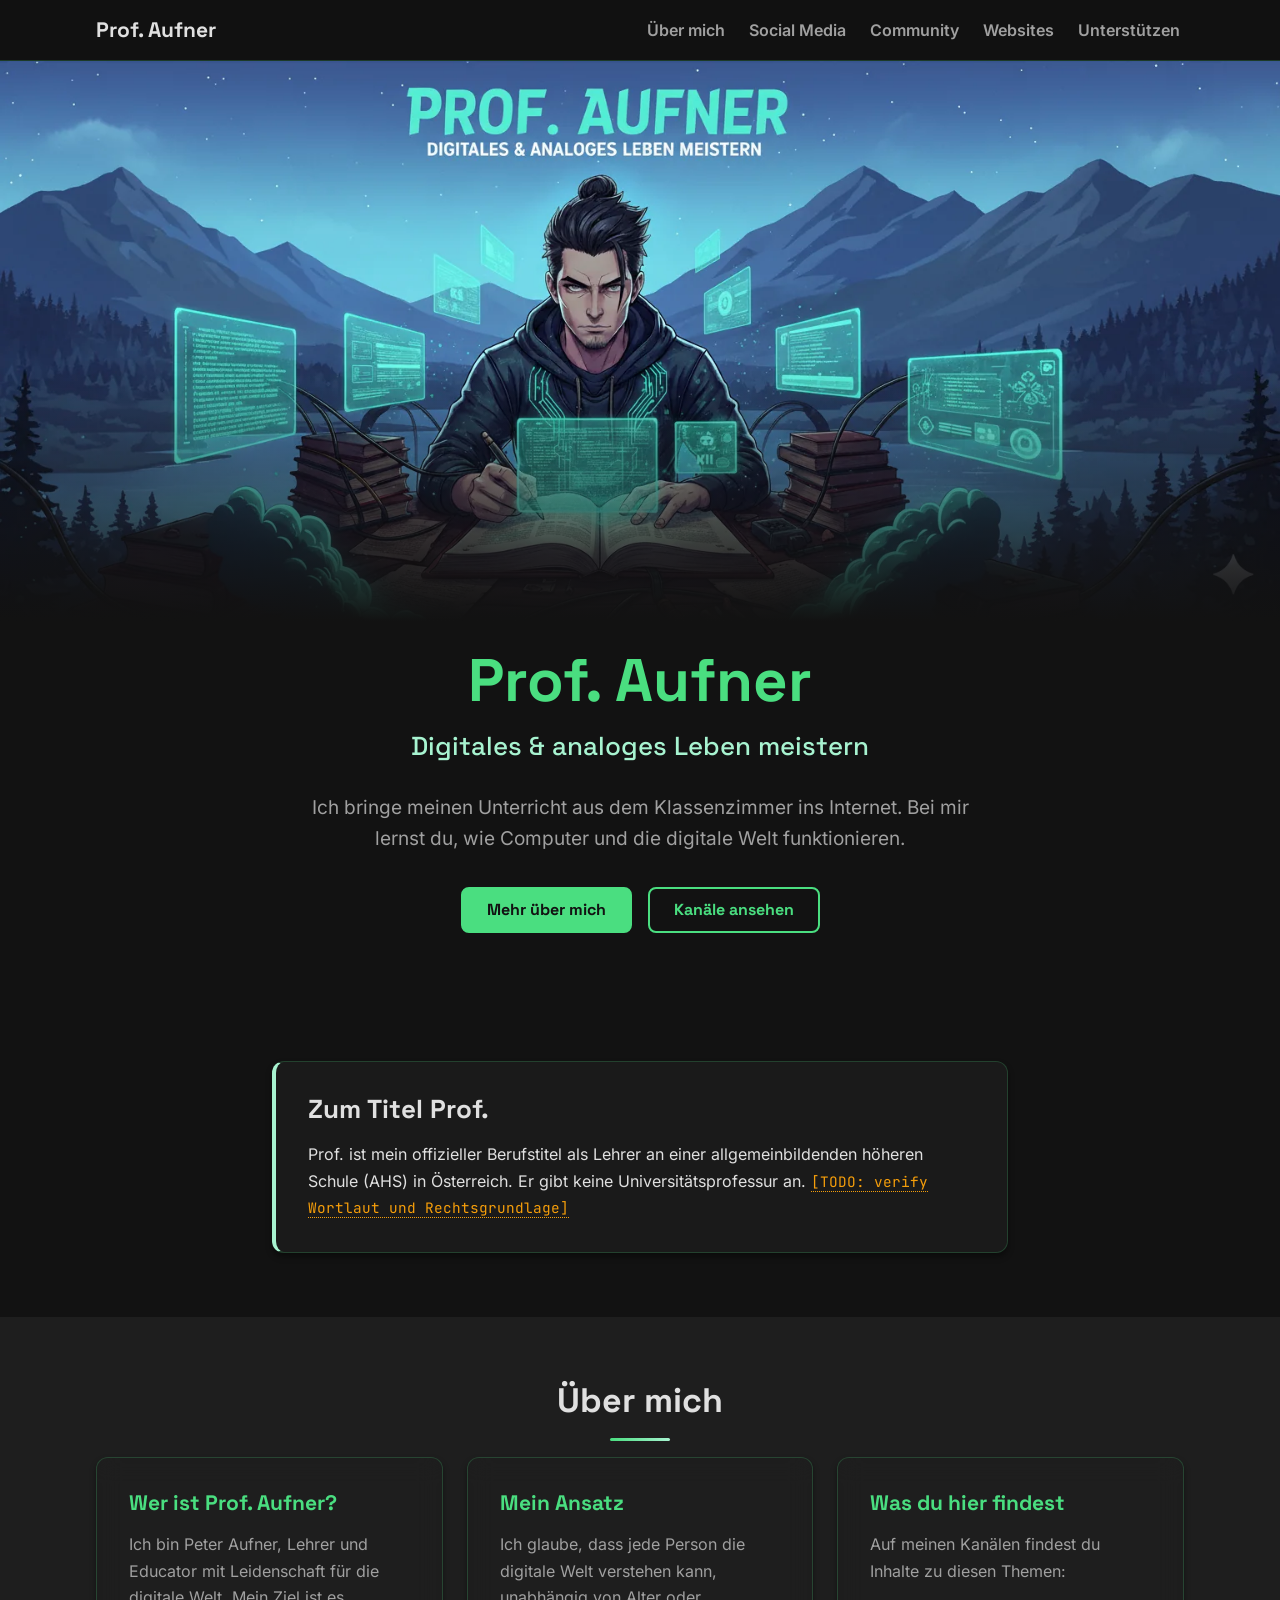
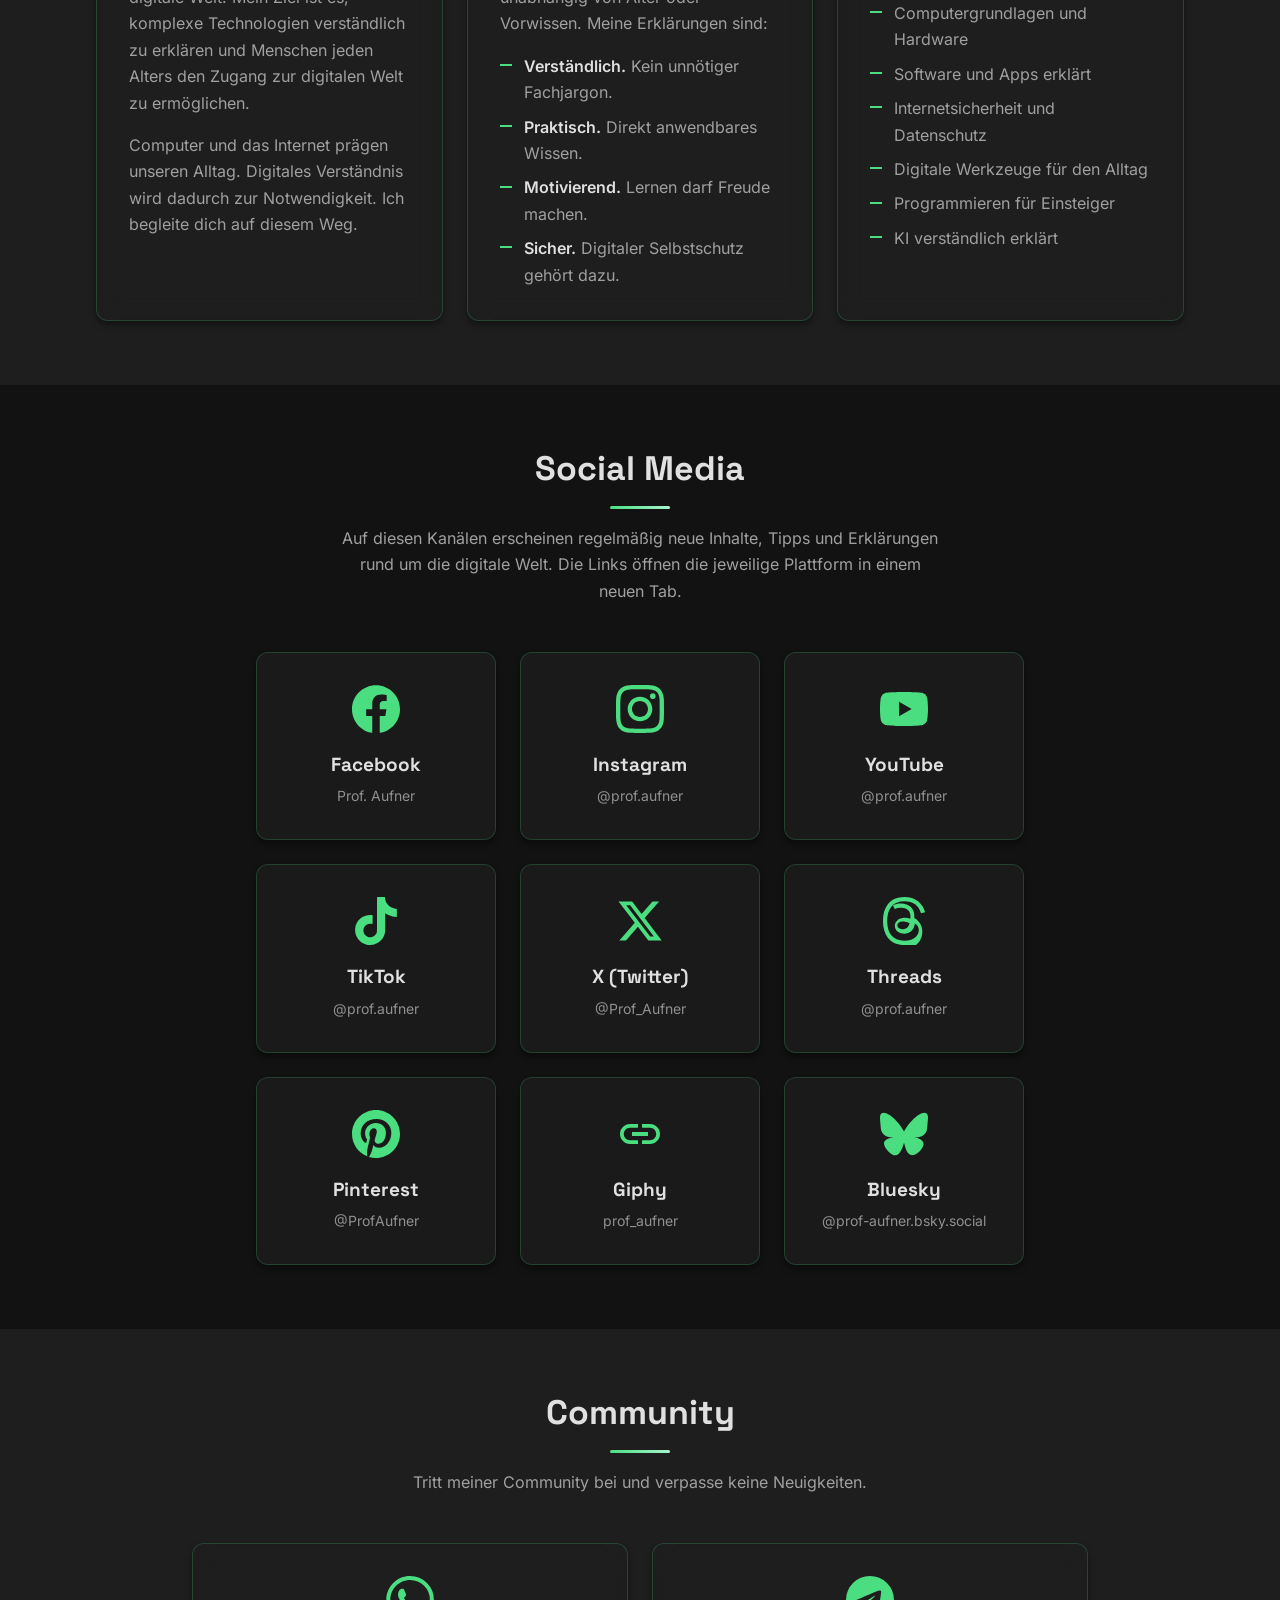
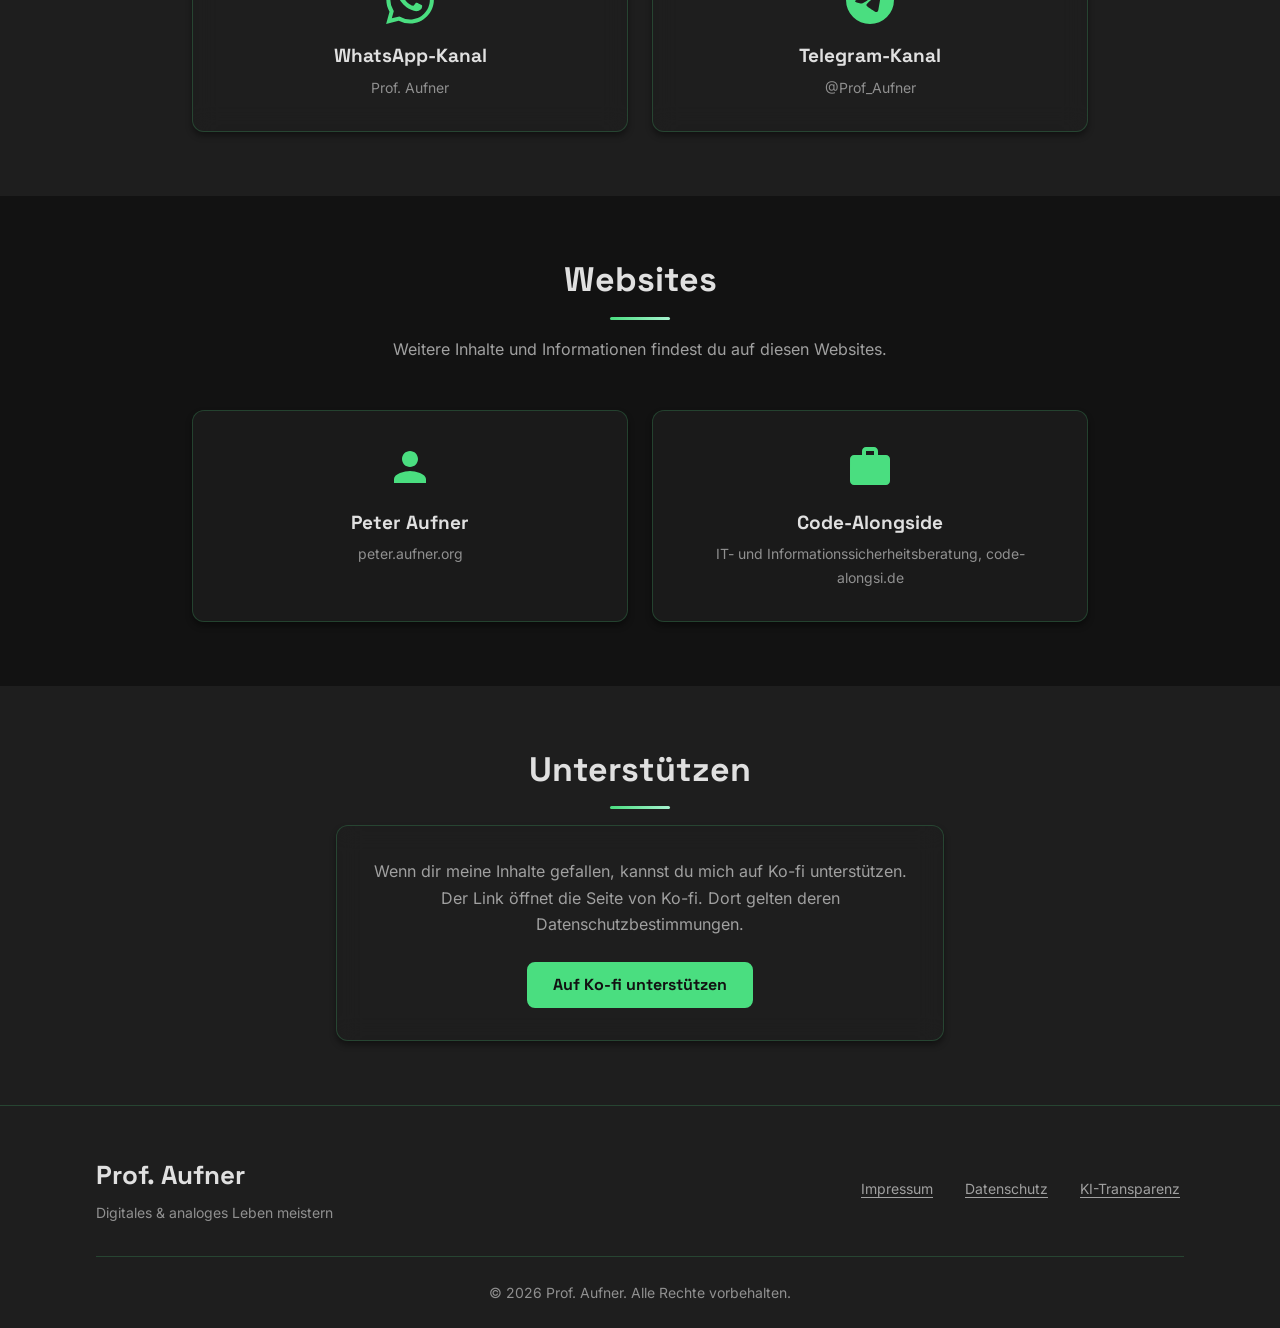
==== commit d90ae50b: "perf(media): serve banner as WebP via picture element 768 w and 1536 w WebP copies (36 and 106 KiB) " ====
--- a/index.html
+++ b/index.html
@@ -64,9 +64,14 @@
         <!-- Hero -->
         <section class="hero" aria-labelledby="hero-heading">
             <div class="hero-banner">
-                <img src="/media/Prof.Aufner.Banner.png" width="1536" height="672" class="banner-image"
-                    fetchpriority="high"
-                    alt="Illustration: Prof. Aufner als Anime-Figur mit Haarknoten schreibt an einem Schreibtisch voller Bücher, umgeben von leuchtenden Bildschirmen, vor Bergen und einem See bei Nacht. Schriftzug im Bild: Prof. Aufner, Digitales &amp; analoges Leben meistern.">
+                <picture>
+                    <source type="image/webp"
+                        srcset="/media/Prof.Aufner.Banner-768.webp 768w, /media/Prof.Aufner.Banner-1536.webp 1536w"
+                        sizes="(min-width: 96rem) 1536px, 100vw">
+                    <img src="/media/Prof.Aufner.Banner.png" width="1536" height="672" class="banner-image"
+                        fetchpriority="high"
+                        alt="Illustration: Prof. Aufner als Anime-Figur mit Haarknoten schreibt an einem Schreibtisch voller Bücher, umgeben von leuchtenden Bildschirmen, vor Bergen und einem See bei Nacht. Schriftzug im Bild: Prof. Aufner, Digitales &amp; analoges Leben meistern.">
+                </picture>
             </div>
             <div class="hero-content">
                 <h1 id="hero-heading" class="hero-title">Prof. Aufner</h1>
--- a/styles.css
+++ b/styles.css
@@ -1,107 +1,218 @@
 /* ===================================
    Prof. Aufner - Styles
-   Design System: Bioluminescent Night
-   =================================== */
-
-/* CSS Custom Properties - Design Tokens */
+   Styleguide: Bioluminescent Night (dark only)
+   Alle Farb-, Typo- und Abstandswerte stehen als Tokens in :root.
+   =================================== */
+
+/* ===================================
+   Fonts (self-hosted, OFL, siehe /fonts)
+   =================================== */
+
+@font-face {
+    font-family: 'Space Grotesk';
+    font-style: normal;
+    font-weight: 500;
+    font-display: swap;
+    src: url('/fonts/space-grotesk-latin-500.woff2') format('woff2');
+    unicode-range: U+0000-00FF, U+0131, U+0152-0153, U+02BB-02BC, U+02C6, U+02DA, U+02DC, U+0304, U+0308, U+0329, U+2000-206F, U+20AC, U+2122, U+2191, U+2193, U+2212, U+2215, U+FEFF, U+FFFD;
+}
+
+@font-face {
+    font-family: 'Space Grotesk';
+    font-style: normal;
+    font-weight: 500;
+    font-display: swap;
+    src: url('/fonts/space-grotesk-latin-ext-500.woff2') format('woff2');
+    unicode-range: U+0100-02BA, U+02BD-02C5, U+02C7-02CC, U+02CE-02D7, U+02DD-02FF, U+0304, U+0308, U+0329, U+1D00-1DBF, U+1E00-1E9F, U+1EF2-1EFF, U+2020, U+20A0-20AB, U+20AD-20C0, U+2113, U+2C60-2C7F, U+A720-A7FF;
+}
+
+@font-face {
+    font-family: 'Space Grotesk';
+    font-style: normal;
+    font-weight: 700;
+    font-display: swap;
+    src: url('/fonts/space-grotesk-latin-700.woff2') format('woff2');
+    unicode-range: U+0000-00FF, U+0131, U+0152-0153, U+02BB-02BC, U+02C6, U+02DA, U+02DC, U+0304, U+0308, U+0329, U+2000-206F, U+20AC, U+2122, U+2191, U+2193, U+2212, U+2215, U+FEFF, U+FFFD;
+}
+
+@font-face {
+    font-family: 'Space Grotesk';
+    font-style: normal;
+    font-weight: 700;
+    font-display: swap;
+    src: url('/fonts/space-grotesk-latin-ext-700.woff2') format('woff2');
+    unicode-range: U+0100-02BA, U+02BD-02C5, U+02C7-02CC, U+02CE-02D7, U+02DD-02FF, U+0304, U+0308, U+0329, U+1D00-1DBF, U+1E00-1E9F, U+1EF2-1EFF, U+2020, U+20A0-20AB, U+20AD-20C0, U+2113, U+2C60-2C7F, U+A720-A7FF;
+}
+
+@font-face {
+    font-family: 'Inter';
+    font-style: normal;
+    font-weight: 400;
+    font-display: swap;
+    src: url('/fonts/inter-latin-400.woff2') format('woff2');
+    unicode-range: U+0000-00FF, U+0131, U+0152-0153, U+02BB-02BC, U+02C6, U+02DA, U+02DC, U+0304, U+0308, U+0329, U+2000-206F, U+20AC, U+2122, U+2191, U+2193, U+2212, U+2215, U+FEFF, U+FFFD;
+}
+
+@font-face {
+    font-family: 'Inter';
+    font-style: normal;
+    font-weight: 400;
+    font-display: swap;
+    src: url('/fonts/inter-latin-ext-400.woff2') format('woff2');
+    unicode-range: U+0100-02BA, U+02BD-02C5, U+02C7-02CC, U+02CE-02D7, U+02DD-02FF, U+0304, U+0308, U+0329, U+1D00-1DBF, U+1E00-1E9F, U+1EF2-1EFF, U+2020, U+20A0-20AB, U+20AD-20C0, U+2113, U+2C60-2C7F, U+A720-A7FF;
+}
+
+@font-face {
+    font-family: 'Inter';
+    font-style: normal;
+    font-weight: 600;
+    font-display: swap;
+    src: url('/fonts/inter-latin-600.woff2') format('woff2');
+    unicode-range: U+0000-00FF, U+0131, U+0152-0153, U+02BB-02BC, U+02C6, U+02DA, U+02DC, U+0304, U+0308, U+0329, U+2000-206F, U+20AC, U+2122, U+2191, U+2193, U+2212, U+2215, U+FEFF, U+FFFD;
+}
+
+@font-face {
+    font-family: 'Inter';
+    font-style: normal;
+    font-weight: 600;
+    font-display: swap;
+    src: url('/fonts/inter-latin-ext-600.woff2') format('woff2');
+    unicode-range: U+0100-02BA, U+02BD-02C5, U+02C7-02CC, U+02CE-02D7, U+02DD-02FF, U+0304, U+0308, U+0329, U+1D00-1DBF, U+1E00-1E9F, U+1EF2-1EFF, U+2020, U+20A0-20AB, U+20AD-20C0, U+2113, U+2C60-2C7F, U+A720-A7FF;
+}
+
+@font-face {
+    font-family: 'JetBrains Mono';
+    font-style: normal;
+    font-weight: 400;
+    font-display: swap;
+    src: url('/fonts/jetbrains-mono-latin-400.woff2') format('woff2');
+    unicode-range: U+0000-00FF, U+0131, U+0152-0153, U+02BB-02BC, U+02C6, U+02DA, U+02DC, U+0304, U+0308, U+0329, U+2000-206F, U+20AC, U+2122, U+2191, U+2193, U+2212, U+2215, U+FEFF, U+FFFD;
+}
+
+@font-face {
+    font-family: 'JetBrains Mono';
+    font-style: normal;
+    font-weight: 400;
+    font-display: swap;
+    src: url('/fonts/jetbrains-mono-latin-ext-400.woff2') format('woff2');
+    unicode-range: U+0100-02BA, U+02BD-02C5, U+02C7-02CC, U+02CE-02D7, U+02DD-02FF, U+0304, U+0308, U+0329, U+1D00-1DBF, U+1E00-1E9F, U+1EF2-1EFF, U+2020, U+20A0-20AB, U+20AD-20C0, U+2113, U+2C60-2C7F, U+A720-A7FF;
+}
+
+/* ===================================
+   Design Tokens
+   =================================== */
+
 :root {
-    /* Color Palette */
-    --color-bg-primary: #121212;
+    color-scheme: dark;
+
+    /* Farben: Bioluminescent Night */
+    --color-bg: #121212;
     /* Void Charcoal */
-    --color-bg-secondary: #1E1E1E;
+    --color-surface: #1E1E1E;
     /* Deep Slate */
-    --color-bg-tertiary: #252525;
-    /* Lighter slate for hover states */
-    --color-text-primary: #E0E0E0;
+    --color-surface-raised: #252525;
+    /* Hover-Flaechen */
+    --color-text: #E0E0E0;
     /* Starlight Grey */
     --color-text-secondary: #A0A0A0;
-    /* Muted grey */
-    --color-text-muted: #707070;
-    /* Very muted */
-    --color-accent-primary: #4ADE80;
-    /* Digital Fern */
-    --color-accent-secondary: #A7F3D0;
-    /* Cyber-Mint */
-    --color-accent-alert: #F59E0B;
-    /* Signal Amber */
+    --color-text-muted: #909090;
+    /* min. 5,2:1 auf Deep Slate */
+    --color-accent: #4ADE80;
+    /* Digital Fern: Links, CTAs, aktive Zustaende */
+    --color-accent-soft: #A7F3D0;
+    /* Cyber-Mint: Bildungs-Highlights */
+    --color-alert: #F59E0B;
+    /* Signal Amber: Hinweise, Platzhalter */
+    --color-on-accent: var(--color-bg);
+
+    /* Farbkanaele fuer Transparenzen */
+    --bg-rgb: 18 18 18;
+    --surface-rgb: 30 30 30;
+    --accent-rgb: 74 222 128;
+    --shadow-rgb: 0 0 0;
 
     /* Glassmorphism */
-    --glass-bg: rgba(30, 30, 30, 0.7);
-    --glass-border: rgba(74, 222, 128, 0.15);
+    --glass-bg: rgb(var(--surface-rgb) / 0.7);
+    --glass-border: rgb(var(--accent-rgb) / 0.2);
     --glass-blur: 12px;
-
-    /* Typography */
-    --font-heading: 'Chakra Petch', 'Segoe UI', sans-serif;
-    --font-body: 'Inter', -apple-system, BlinkMacSystemFont, 'Segoe UI', sans-serif;
-    --font-mono: 'JetBrains Mono', 'Consolas', monospace;
-
-    /* Font Sizes - Mobile First */
-    --text-xs: 0.75rem;
-    /* 12px */
+    --header-bg: rgb(var(--bg-rgb) / 0.88);
+
+    /* Print (einzige helle Ausgabe) */
+    --print-bg: #FFFFFF;
+    --print-text: #000000;
+    --print-surface: #F5F5F5;
+    --print-border: #DDDDDD;
+
+    /* Typografie */
+    --font-heading: 'Space Grotesk', 'Segoe UI', system-ui, sans-serif;
+    --font-body: 'Inter', system-ui, -apple-system, 'Segoe UI', sans-serif;
+    --font-mono: 'JetBrains Mono', ui-monospace, 'Consolas', monospace;
+
+    /* Fluide Schriftskala, mobile first */
     --text-sm: 0.875rem;
-    /* 14px */
     --text-base: 1rem;
-    /* 16px */
-    --text-lg: 1.125rem;
-    /* 18px */
-    --text-xl: 1.25rem;
-    /* 20px */
-    --text-2xl: 1.5rem;
-    /* 24px */
-    --text-3xl: 1.875rem;
-    /* 30px */
-    --text-4xl: 2.25rem;
-    /* 36px */
-    --text-5xl: 3rem;
-    /* 48px */
-
-    /* Spacing */
+    --text-lg: clamp(1.0625rem, 1rem + 0.3vw, 1.1875rem);
+    --text-xl: clamp(1.125rem, 1.05rem + 0.4vw, 1.3125rem);
+    --text-2xl: clamp(1.25rem, 1.1rem + 0.75vw, 1.625rem);
+    --text-3xl: clamp(1.5rem, 1.25rem + 1.2vw, 2.125rem);
+    --text-4xl: clamp(1.875rem, 1.4rem + 2.2vw, 2.75rem);
+    --text-5xl: clamp(2.25rem, 1.6rem + 3.2vw, 3.75rem);
+
+    /* Abstaende */
     --space-xs: 0.25rem;
-    /* 4px */
     --space-sm: 0.5rem;
-    /* 8px */
     --space-md: 1rem;
-    /* 16px */
     --space-lg: 1.5rem;
-    /* 24px */
     --space-xl: 2rem;
-    /* 32px */
     --space-2xl: 3rem;
-    /* 48px */
     --space-3xl: 4rem;
-    /* 64px */
     --space-4xl: 6rem;
-    /* 96px */
-
-    /* Border Radius */
+
+    /* Radius */
     --radius-sm: 0.375rem;
-    /* 6px */
     --radius-md: 0.5rem;
-    /* 8px */
     --radius-lg: 0.75rem;
-    /* 12px */
-    --radius-xl: 1rem;
-    /* 16px */
     --radius-full: 9999px;
 
-    /* Transitions */
+    /* Bewegung */
     --transition-fast: 150ms ease;
     --transition-base: 250ms ease;
-    --transition-slow: 400ms ease;
-
-    /* Shadows */
-    --shadow-sm: 0 1px 2px rgba(0, 0, 0, 0.3);
-    --shadow-md: 0 4px 6px rgba(0, 0, 0, 0.4);
-    --shadow-lg: 0 10px 15px rgba(0, 0, 0, 0.5);
-    --shadow-glow: 0 0 20px rgba(74, 222, 128, 0.15);
-
-    /* Container */
-    --container-max: 1200px;
+
+    /* Schatten */
+    --shadow-md: 0 4px 6px rgb(var(--shadow-rgb) / 0.4);
+    --shadow-lg: 0 10px 15px rgb(var(--shadow-rgb) / 0.5);
+    --shadow-glow: 0 0 20px rgb(var(--accent-rgb) / 0.15);
+
+    /* Fokus, mind. 3:1 gegen Bg und Surface (gemessen 10,75 und 9,57) */
+    --focus-ring: 3px solid var(--color-accent);
+    --focus-offset: 3px;
+
+    /* Layout */
+    --container-max: 72rem;
+    --prose-max: 46rem;
     --container-padding: var(--space-md);
-}
-
-/* ===================================
-   Reset & Base Styles
+    --target-min: 2.75rem;
+    /* 44 px */
+}
+
+@media (min-width: 48rem) {
+    :root {
+        --container-padding: var(--space-xl);
+    }
+}
+
+/* Hoher Kontrast gewuenscht */
+@media (prefers-contrast: more) {
+    :root {
+        --color-text-secondary: #C8C8C8;
+        --color-text-muted: #B8B8B8;
+        --glass-border: rgb(var(--accent-rgb) / 0.7);
+        --glass-bg: var(--color-surface);
+    }
+}
+
+/* ===================================
+   Reset und Basis
    =================================== */
 
 *,
@@ -113,39 +224,50 @@
 }
 
 html {
-    scroll-behavior: smooth;
-    scroll-padding-top: var(--space-3xl);
-}
-
-@media (prefers-reduced-motion: reduce) {
+    -webkit-text-size-adjust: 100%;
+    text-size-adjust: 100%;
+    scroll-padding-top: var(--space-md);
+}
+
+@media (min-width: 48rem) and (min-height: 40rem) {
     html {
-        scroll-behavior: auto;
-    }
-
-    *,
-    *::before,
-    *::after {
-        animation-duration: 0.01ms !important;
-        animation-iteration-count: 1 !important;
-        transition-duration: 0.01ms !important;
+        scroll-padding-top: var(--space-4xl);
+    }
+}
+
+@media (prefers-reduced-motion: no-preference) {
+    html {
+        scroll-behavior: smooth;
     }
 }
 
 body {
     font-family: var(--font-body);
     font-size: var(--text-base);
-    line-height: 1.6;
-    color: var(--color-text-primary);
-    background-color: var(--color-bg-primary);
+    line-height: 1.65;
+    color: var(--color-text);
+    background-color: var(--color-bg);
     min-height: 100vh;
+    min-height: 100dvh;
+    display: flex;
+    flex-direction: column;
     -webkit-font-smoothing: antialiased;
     -moz-osx-font-smoothing: grayscale;
+    overflow-wrap: break-word;
+}
+
+main {
+    flex: 1 0 auto;
+}
+
+img,
+svg {
+    max-width: 100%;
+    display: block;
 }
 
 img {
-    max-width: 100%;
     height: auto;
-    display: block;
 }
 
 ul,
@@ -154,43 +276,50 @@
 }
 
 a {
-    color: var(--color-accent-primary);
-    text-decoration: none;
+    color: var(--color-accent);
+    text-decoration: underline;
+    text-decoration-thickness: 1px;
+    text-underline-offset: 0.2em;
     transition: color var(--transition-fast);
 }
 
 a:hover {
-    color: var(--color-accent-secondary);
-}
-
-a:focus-visible {
-    outline: 2px solid var(--color-accent-primary);
-    outline-offset: 2px;
+    color: var(--color-accent-soft);
+    text-decoration-thickness: 2px;
+}
+
+:focus-visible {
+    outline: var(--focus-ring);
+    outline-offset: var(--focus-offset);
     border-radius: var(--radius-sm);
 }
 
 /* ===================================
-   Accessibility
+   Barrierefreiheit
    =================================== */
 
 .skip-link {
     position: absolute;
-    top: -100%;
+    top: var(--space-md);
     left: var(--space-md);
     z-index: 1000;
+    display: inline-flex;
+    align-items: center;
+    min-height: var(--target-min);
     padding: var(--space-sm) var(--space-md);
-    background-color: var(--color-accent-primary);
-    color: var(--color-bg-primary);
+    background-color: var(--color-accent);
+    color: var(--color-on-accent);
     font-weight: 600;
     border-radius: var(--radius-md);
-    transition: top var(--transition-fast);
+    text-decoration: none;
+    transform: translateY(-300%);
 }
 
 .skip-link:focus {
-    top: var(--space-md);
-}
-
-/* Screen reader only */
+    transform: translateY(0);
+    color: var(--color-on-accent);
+}
+
 .sr-only {
     position: absolute;
     width: 1px;
@@ -204,27 +333,25 @@
 }
 
 /* ===================================
-   Typography
+   Typografie
    =================================== */
 
 h1,
 h2,
 h3,
-h4,
-h5,
-h6 {
+h4 {
     font-family: var(--font-heading);
     font-weight: 700;
     line-height: 1.2;
-    color: var(--color-text-primary);
+    color: var(--color-text);
 }
 
 h1 {
+    font-size: var(--text-5xl);
+}
+
+h2 {
     font-size: var(--text-3xl);
-}
-
-h2 {
-    font-size: var(--text-2xl);
 }
 
 h3 {
@@ -235,32 +362,18 @@
     font-size: var(--text-lg);
 }
 
-@media (min-width: 768px) {
-    h1 {
-        font-size: var(--text-4xl);
-    }
-
-    h2 {
-        font-size: var(--text-3xl);
-    }
-
-    h3 {
-        font-size: var(--text-2xl);
-    }
-}
-
-@media (min-width: 1024px) {
-    h1 {
-        font-size: var(--text-5xl);
-    }
-}
-
 p {
     margin-bottom: var(--space-md);
 }
 
 p:last-child {
     margin-bottom: 0;
+}
+
+code,
+kbd {
+    font-family: var(--font-mono);
+    font-size: 0.9em;
 }
 
 /* ===================================
@@ -274,23 +387,29 @@
     padding: 0 var(--container-padding);
 }
 
-@media (min-width: 768px) {
-    :root {
-        --container-padding: var(--space-xl);
-    }
-}
-
-/* ===================================
-   Glass Panel Component
+/* ===================================
+   Glass Panel
    =================================== */
 
 .glass-panel {
     background: var(--glass-bg);
+    -webkit-backdrop-filter: blur(var(--glass-blur));
     backdrop-filter: blur(var(--glass-blur));
-    -webkit-backdrop-filter: blur(var(--glass-blur));
     border: 1px solid var(--glass-border);
     border-radius: var(--radius-lg);
     box-shadow: var(--shadow-md);
+}
+
+/* Solider Fallback ohne backdrop-filter */
+@supports not ((backdrop-filter: blur(1px)) or (-webkit-backdrop-filter: blur(1px))) {
+
+    .glass-panel {
+        background: var(--color-surface);
+    }
+
+    .site-header {
+        background: var(--color-bg);
+    }
 }
 
 /* ===================================
@@ -302,207 +421,169 @@
     align-items: center;
     justify-content: center;
     gap: var(--space-sm);
+    min-height: var(--target-min);
+    min-width: var(--target-min);
     padding: var(--space-sm) var(--space-lg);
     font-family: var(--font-heading);
     font-size: var(--text-base);
-    font-weight: 600;
+    font-weight: 700;
     text-align: center;
+    text-decoration: none;
     border: 2px solid transparent;
     border-radius: var(--radius-md);
     cursor: pointer;
-    transition: all var(--transition-base);
-    min-height: 44px;
-    /* Touch target size */
-}
-
-.btn:focus-visible {
-    outline: 2px solid var(--color-accent-primary);
-    outline-offset: 2px;
+    transition: background-color var(--transition-base), color var(--transition-base), box-shadow var(--transition-base);
 }
 
 .btn-primary {
-    background-color: var(--color-accent-primary);
-    color: var(--color-bg-primary);
-    border-color: var(--color-accent-primary);
+    background-color: var(--color-accent);
+    color: var(--color-on-accent);
+    border-color: var(--color-accent);
 }
 
 .btn-primary:hover {
-    background-color: var(--color-accent-secondary);
-    border-color: var(--color-accent-secondary);
-    color: var(--color-bg-primary);
+    background-color: var(--color-accent-soft);
+    border-color: var(--color-accent-soft);
+    color: var(--color-on-accent);
     box-shadow: var(--shadow-glow);
 }
 
 .btn-secondary {
     background-color: transparent;
-    color: var(--color-accent-primary);
-    border-color: var(--color-accent-primary);
+    color: var(--color-accent);
+    border-color: var(--color-accent);
 }
 
 .btn-secondary:hover {
-    background-color: var(--color-accent-primary);
-    color: var(--color-bg-primary);
-}
-
-/* ===================================
-   Header & Navigation
+    background-color: var(--color-accent);
+    color: var(--color-on-accent);
+}
+
+/* ===================================
+   Header und Navigation
    =================================== */
 
 .site-header {
-    position: sticky;
-    top: 0;
     z-index: 100;
-    background: rgba(18, 18, 18, 0.9);
+    background: var(--header-bg);
+    -webkit-backdrop-filter: blur(var(--glass-blur));
     backdrop-filter: blur(var(--glass-blur));
-    -webkit-backdrop-filter: blur(var(--glass-blur));
     border-bottom: 1px solid var(--glass-border);
+}
+
+@media (min-width: 48rem) and (min-height: 40rem) {
+    .site-header {
+        position: sticky;
+        top: 0;
+    }
 }
 
 .nav-container {
     display: flex;
+    flex-wrap: wrap;
     align-items: center;
     justify-content: space-between;
+    gap: var(--space-xs) var(--space-lg);
     max-width: var(--container-max);
     margin: 0 auto;
-    padding: var(--space-md) var(--container-padding);
+    padding: var(--space-sm) var(--container-padding);
 }
 
 .logo {
-    display: flex;
+    display: inline-flex;
     align-items: center;
-    gap: var(--space-sm);
+    min-height: var(--target-min);
+    text-decoration: none;
 }
 
 .logo-text {
     font-family: var(--font-heading);
     font-size: var(--text-xl);
     font-weight: 700;
-    color: var(--color-text-primary);
+    color: var(--color-text);
     transition: color var(--transition-fast);
 }
 
 .logo:hover .logo-text {
-    color: var(--color-accent-primary);
+    color: var(--color-accent);
 }
 
 .nav-links {
     display: flex;
-    gap: var(--space-lg);
+    flex-wrap: wrap;
+    gap: 0 var(--space-md);
 }
 
 .nav-links a {
+    display: inline-flex;
+    align-items: center;
+    min-height: var(--target-min);
+    padding: 0 var(--space-xs);
     color: var(--color-text-secondary);
-    font-weight: 500;
-    padding: var(--space-sm) 0;
-    position: relative;
-}
-
-.nav-links a::after {
-    content: '';
-    position: absolute;
-    bottom: 0;
-    left: 0;
-    width: 0;
-    height: 2px;
-    background-color: var(--color-accent-primary);
-    transition: width var(--transition-base);
+    font-weight: 600;
+    text-decoration: none;
 }
 
 .nav-links a:hover,
-.nav-links a:focus {
-    color: var(--color-accent-primary);
-}
-
-.nav-links a:hover::after,
-.nav-links a:focus::after {
-    width: 100%;
-}
-
-@media (max-width: 640px) {
-    .nav-links {
-        gap: var(--space-md);
-    }
-
-    .nav-links a {
-        font-size: var(--text-sm);
-    }
-}
-
-/* ===================================
-   Hero Section
-   =================================== */
-
-.hero {
-    position: relative;
-    overflow: hidden;
-}
+.nav-links a[aria-current] {
+    color: var(--color-accent);
+    text-decoration: underline;
+    text-decoration-thickness: 2px;
+    text-underline-offset: 0.35em;
+}
+
+/* ===================================
+   Hero
+   =================================== */
 
 .hero-banner {
     position: relative;
     width: 100%;
-    max-height: 400px;
-    overflow: hidden;
+    max-width: 96rem;
+    margin: 0 auto;
+}
+
+.hero-banner::after {
+    content: '';
+    position: absolute;
+    inset: 55% 0 0;
+    background: linear-gradient(180deg, transparent, var(--color-bg));
+    pointer-events: none;
 }
 
 .banner-image {
     width: 100%;
     height: auto;
-    object-fit: cover;
-    opacity: 0.7;
 }
 
 .hero-content {
     position: relative;
     z-index: 1;
-    padding: var(--space-2xl) var(--container-padding);
-    text-align: center;
     max-width: var(--container-max);
     margin: 0 auto;
-}
-
-.hero-portrait {
-    width: 150px;
-    height: 150px;
-    margin: calc(-1 * var(--space-3xl)) auto var(--space-lg);
-    border-radius: var(--radius-full);
-    overflow: hidden;
-    border: 4px solid var(--color-accent-primary);
-    box-shadow: var(--shadow-glow);
-    position: relative;
-    z-index: 2;
-}
-
-.portrait-image {
-    width: 100%;
-    height: 100%;
-    object-fit: cover;
+    padding: var(--space-lg) var(--container-padding) var(--space-3xl);
+    text-align: center;
 }
 
 .hero-title {
-    margin-bottom: var(--space-md);
-}
-
-.hero-title .greeting {
-    display: block;
-    font-size: var(--text-xl);
-    font-weight: 400;
-    color: var(--color-text-secondary);
-}
-
-.hero-title .name {
-    color: var(--color-accent-primary);
-}
-
-.hero-slogan {
+    font-size: var(--text-5xl);
+    color: var(--color-accent);
+    margin-bottom: var(--space-sm);
+}
+
+.hero-claim {
+    font-family: var(--font-heading);
+    font-size: var(--text-2xl);
+    font-weight: 500;
+    color: var(--color-accent-soft);
+    margin-bottom: var(--space-lg);
+}
+
+.hero-lead {
     font-size: var(--text-lg);
-    max-width: 700px;
+    max-width: 42rem;
     margin: 0 auto var(--space-xl);
     color: var(--color-text-secondary);
-}
-
-.hero-slogan .highlight {
-    color: var(--color-text-primary);
-    font-weight: 500;
 }
 
 .hero-cta {
@@ -512,42 +593,29 @@
     justify-content: center;
 }
 
-@media (min-width: 768px) {
-    .hero-banner {
-        max-height: 500px;
-    }
-
-    .hero-portrait {
-        width: 180px;
-        height: 180px;
-        margin-top: calc(-1 * var(--space-4xl));
-    }
-
-    .hero-title .greeting {
-        font-size: var(--text-2xl);
-    }
-
-    .hero-slogan {
-        font-size: var(--text-xl);
-    }
-}
-
-/* ===================================
-   Section Styles
-   =================================== */
+/* ===================================
+   Sektionen
+   =================================== */
+
+.section {
+    padding: var(--space-3xl) 0;
+}
+
+.section-alt {
+    background-color: var(--color-surface);
+}
 
 .section-title {
     text-align: center;
     margin-bottom: var(--space-md);
-    color: var(--color-text-primary);
 }
 
 .section-title::after {
     content: '';
     display: block;
-    width: 60px;
+    width: 3.75rem;
     height: 3px;
-    background: linear-gradient(90deg, var(--color-accent-primary), var(--color-accent-secondary));
+    background: linear-gradient(90deg, var(--color-accent), var(--color-accent-soft));
     margin: var(--space-md) auto 0;
     border-radius: var(--radius-full);
 }
@@ -555,339 +623,254 @@
 .section-subtitle {
     text-align: center;
     color: var(--color-text-secondary);
-    max-width: 600px;
+    max-width: 38rem;
     margin: 0 auto var(--space-2xl);
 }
 
-/* ===================================
-   About Section
-   =================================== */
-
-.about-section {
-    padding: var(--space-3xl) 0;
-    background: linear-gradient(180deg, var(--color-bg-primary) 0%, var(--color-bg-secondary) 100%);
-}
-
-.about-content {
+/* Titel-Erklaerung */
+.title-note {
+    max-width: var(--prose-max);
+    margin: 0 auto;
+    padding: var(--space-xl);
+    border-inline-start: 4px solid var(--color-accent-soft);
+}
+
+.title-note h2 {
+    font-size: var(--text-2xl);
+    margin-bottom: var(--space-md);
+}
+
+/* Platzhalter fuer offene Angaben */
+.todo {
+    color: var(--color-alert);
+    font-family: var(--font-mono);
+    font-size: 0.9em;
+    border-bottom: 1px dotted var(--color-alert);
+}
+
+/* ===================================
+   Ueber mich
+   =================================== */
+
+.about-grid {
     display: grid;
     gap: var(--space-lg);
 }
 
+@media (min-width: 48rem) {
+    .about-grid {
+        grid-template-columns: repeat(2, 1fr);
+    }
+
+    .about-grid>*:last-child {
+        grid-column: span 2;
+    }
+}
+
+@media (min-width: 64rem) {
+    .about-grid {
+        grid-template-columns: repeat(3, 1fr);
+    }
+
+    .about-grid>*:last-child {
+        grid-column: auto;
+    }
+}
+
 .about-card {
     padding: var(--space-xl);
-    transition: transform var(--transition-base), box-shadow var(--transition-base);
-}
-
-.about-card:hover {
-    transform: translateY(-4px);
-    box-shadow: var(--shadow-lg), var(--shadow-glow);
 }
 
 .about-card h3 {
     margin-bottom: var(--space-md);
-    color: var(--color-accent-primary);
-}
-
-.about-card p {
+    color: var(--color-accent);
+}
+
+.about-card p,
+.about-card li {
     color: var(--color-text-secondary);
 }
 
-.approach-list {
-    display: flex;
-    flex-direction: column;
+.about-card strong {
+    color: var(--color-text);
+    font-weight: 600;
+}
+
+.check-list {
+    display: grid;
     gap: var(--space-sm);
     margin-top: var(--space-md);
 }
 
-.approach-list li {
-    display: flex;
-    align-items: flex-start;
-    gap: var(--space-sm);
-    color: var(--color-text-secondary);
-}
-
-.approach-icon {
-    font-size: var(--text-xl);
-    flex-shrink: 0;
-}
-
-.topics-list {
-    display: grid;
-    gap: var(--space-xs);
-    margin-top: var(--space-md);
-}
-
-.topics-list li {
+.check-list li {
     position: relative;
     padding-left: var(--space-lg);
-    color: var(--color-text-secondary);
-}
-
-.topics-list li::before {
-    content: '→';
+}
+
+.check-list li::before {
+    content: '';
     position: absolute;
     left: 0;
-    color: var(--color-accent-primary);
-}
-
-@media (min-width: 768px) {
-    .about-content {
-        grid-template-columns: repeat(2, 1fr);
-    }
-
-    .about-card:last-child {
-        grid-column: span 2;
-    }
-}
-
-@media (min-width: 1024px) {
-    .about-content {
-        grid-template-columns: repeat(3, 1fr);
-    }
-
-    .about-card:last-child {
-        grid-column: auto;
-    }
-}
-
-/* ===================================
-   Connect Section
-   =================================== */
-
-.connect-section {
-    padding: var(--space-3xl) 0;
-    background-color: var(--color-bg-secondary);
-}
-
-.platforms-grid {
+    top: 0.7em;
+    width: 0.75rem;
+    height: 2px;
+    background: var(--color-accent);
+}
+
+/* ===================================
+   Link-Karten (Social, Community, Websites, Support)
+   =================================== */
+
+.link-grid {
     display: grid;
-    grid-template-columns: repeat(auto-fit, minmax(200px, 1fr));
+    grid-template-columns: repeat(auto-fit, minmax(min(100%, 12.5rem), 1fr));
     gap: var(--space-lg);
-    max-width: 1000px;
+    max-width: 48rem;
     margin: 0 auto;
 }
 
-.platform-card {
+.link-grid-wide {
+    grid-template-columns: repeat(auto-fit, minmax(min(100%, 17.5rem), 1fr));
+    max-width: 56rem;
+}
+
+.link-card {
     display: flex;
     flex-direction: column;
     align-items: center;
+    height: 100%;
+    min-height: 10rem;
     padding: var(--space-xl);
     text-align: center;
+    text-decoration: none;
     transition: transform var(--transition-base), box-shadow var(--transition-base), border-color var(--transition-base);
-    min-height: 160px;
-}
-
-.platform-card:hover {
-    transform: translateY(-6px);
+}
+
+.link-card:hover {
+    transform: translateY(-4px);
     box-shadow: var(--shadow-lg), var(--shadow-glow);
-    border-color: var(--color-accent-primary);
-}
-
-.platform-card:focus-visible {
-    border-color: var(--color-accent-primary);
-}
-
-.platform-icon {
-    width: 48px;
-    height: 48px;
-    fill: var(--color-accent-primary);
+    border-color: var(--color-accent);
+}
+
+.link-icon {
+    width: 3rem;
+    height: 3rem;
+    fill: var(--color-accent);
     margin-bottom: var(--space-md);
-    transition: transform var(--transition-base);
-}
-
-.platform-card:hover .platform-icon {
-    transform: scale(1.1);
-}
-
-.platform-name {
+}
+
+.link-name {
     font-family: var(--font-heading);
     font-size: var(--text-lg);
-    font-weight: 600;
-    color: var(--color-text-primary);
+    font-weight: 700;
+    color: var(--color-text);
     margin-bottom: var(--space-xs);
 }
 
-.platform-handle {
+.link-handle {
     font-size: var(--text-sm);
     color: var(--color-text-muted);
 }
 
-/* Platforms Fallback (for ad-blockers) */
-.platforms-fallback {
-    max-width: 600px;
+.support-box {
+    max-width: 38rem;
     margin: 0 auto;
     padding: var(--space-xl);
     text-align: center;
 }
 
-.platforms-fallback-list {
-    display: flex;
-    flex-wrap: wrap;
-    justify-content: center;
-    gap: var(--space-md) var(--space-xl);
-}
-
-.platforms-fallback-list a {
+.support-box p {
     color: var(--color-text-secondary);
-    font-size: var(--text-base);
-    padding: var(--space-sm) var(--space-md);
+    margin-bottom: var(--space-lg);
+}
+
+/* ===================================
+   Fliesstext-Seiten (Impressum, Datenschutz, KI)
+   =================================== */
+
+.prose-page {
+    padding: var(--space-3xl) 0;
+}
+
+.prose {
+    max-width: var(--prose-max);
+    margin: 0 auto;
+}
+
+.prose h1 {
+    font-size: var(--text-4xl);
+    margin-bottom: var(--space-sm);
+}
+
+.prose h2 {
+    font-size: var(--text-2xl);
+    margin: var(--space-2xl) 0 var(--space-md);
+    color: var(--color-accent);
+}
+
+.prose h3 {
+    font-size: var(--text-lg);
+    margin: var(--space-lg) 0 var(--space-sm);
+}
+
+.prose ul {
+    margin: 0 0 var(--space-md);
+    padding-left: var(--space-lg);
+    list-style: disc;
+}
+
+.prose li {
+    margin-bottom: var(--space-xs);
+}
+
+.prose li::marker {
+    color: var(--color-accent);
+}
+
+.prose dl {
+    display: grid;
+    grid-template-columns: minmax(0, 1fr);
+    gap: var(--space-xs) var(--space-lg);
+    margin-bottom: var(--space-md);
+}
+
+.prose dt {
+    font-weight: 600;
+    color: var(--color-text);
+}
+
+.prose dd {
+    color: var(--color-text-secondary);
+    margin-bottom: var(--space-sm);
+}
+
+@media (min-width: 40rem) {
+    .prose dl {
+        grid-template-columns: minmax(10rem, 14rem) minmax(0, 1fr);
+    }
+
+    .prose dd {
+        margin-bottom: 0;
+    }
+}
+
+.prose .meta {
+    color: var(--color-text-muted);
+    font-size: var(--text-sm);
+    margin-bottom: var(--space-xl);
+}
+
+.notice {
+    padding: var(--space-md) var(--space-lg);
+    margin: var(--space-lg) 0;
+    border: 1px solid var(--color-alert);
+    border-inline-start-width: 4px;
     border-radius: var(--radius-md);
-    transition: color var(--transition-fast), background-color var(--transition-fast);
-}
-
-.platforms-fallback-list a:hover {
-    color: var(--color-accent-primary);
-    background-color: var(--glass-bg);
-}
-
-/* ===================================
-   Websites Section
-   =================================== */
-
-.websites-section {
-    padding: var(--space-3xl) 0;
-    background: linear-gradient(180deg, var(--color-bg-secondary) 0%, var(--color-bg-primary) 100%);
-}
-
-.websites-grid {
-    display: grid;
-    grid-template-columns: repeat(auto-fit, minmax(280px, 1fr));
-    gap: var(--space-lg);
-    max-width: 900px;
-    margin: 0 auto;
-}
-
-.website-card {
-    display: flex;
-    flex-direction: column;
-    align-items: center;
-    padding: var(--space-xl);
-    text-align: center;
-    transition: transform var(--transition-base), box-shadow var(--transition-base), border-color var(--transition-base);
-    min-height: 160px;
-}
-
-.website-card:hover {
-    transform: translateY(-6px);
-    box-shadow: var(--shadow-lg), var(--shadow-glow);
-    border-color: var(--color-accent-primary);
-}
-
-.website-card:focus-visible {
-    border-color: var(--color-accent-primary);
-}
-
-.website-icon {
-    width: 48px;
-    height: 48px;
-    fill: var(--color-accent-primary);
-    margin-bottom: var(--space-md);
-    transition: transform var(--transition-base);
-}
-
-.website-card:hover .website-icon {
-    transform: scale(1.1);
-}
-
-.website-name {
-    font-family: var(--font-heading);
-    font-size: var(--text-lg);
-    font-weight: 600;
-    color: var(--color-text-primary);
-    margin-bottom: var(--space-xs);
-}
-
-.website-url {
-    font-size: var(--text-sm);
-    color: var(--color-text-muted);
-    font-family: var(--font-mono);
-}
-
-/* ===================================
-   Community Section
-   =================================== */
-
-.community-section {
-    padding: var(--space-3xl) 0;
-    background-color: var(--color-bg-primary);
-}
-
-.community-grid {
-    display: grid;
-    grid-template-columns: repeat(auto-fit, minmax(280px, 1fr));
-    gap: var(--space-lg);
-    max-width: 900px;
-    margin: 0 auto;
-}
-
-.community-card {
-    display: flex;
-    flex-direction: column;
-    align-items: center;
-    padding: var(--space-xl);
-    text-align: center;
-    transition: transform var(--transition-base), box-shadow var(--transition-base), border-color var(--transition-base);
-    min-height: 160px;
-}
-
-.community-card:hover {
-    transform: translateY(-6px);
-    box-shadow: var(--shadow-lg), var(--shadow-glow);
-    border-color: var(--color-accent-primary);
-}
-
-.community-card:focus-visible {
-    border-color: var(--color-accent-primary);
-}
-
-.community-icon {
-    width: 48px;
-    height: 48px;
-    fill: var(--color-accent-primary);
-    margin-bottom: var(--space-md);
-    transition: transform var(--transition-base);
-}
-
-.community-card:hover .community-icon {
-    transform: scale(1.1);
-}
-
-.community-name {
-    font-family: var(--font-heading);
-    font-size: var(--text-lg);
-    font-weight: 600;
-    color: var(--color-text-primary);
-    margin-bottom: var(--space-xs);
-}
-
-.community-handle {
-    font-size: var(--text-sm);
-    color: var(--color-text-muted);
-    font-family: var(--font-mono);
-}
-
-/* ===================================
-   Support Section
-   =================================== */
-
-.support-section {
-    padding: var(--space-3xl) 0;
-    background-color: var(--color-bg-primary);
-}
-
-.kofi-container {
-    max-width: 600px;
-    margin: 0 auto;
-    border-radius: var(--radius-lg);
-    overflow: hidden;
-    box-shadow: var(--shadow-lg);
-    background: var(--glass-bg);
-    border: 1px solid var(--glass-border);
-}
-
-.kofi-container iframe {
-    display: block;
-    border-radius: var(--radius-md);
+    background: var(--color-surface);
+}
+
+.notice strong {
+    color: var(--color-alert);
 }
 
 /* ===================================
@@ -895,7 +878,7 @@
    =================================== */
 
 .site-footer {
-    background-color: var(--color-bg-secondary);
+    background-color: var(--color-surface);
     border-top: 1px solid var(--glass-border);
     padding: var(--space-2xl) 0 var(--space-lg);
 }
@@ -926,16 +909,20 @@
     display: flex;
     flex-wrap: wrap;
     justify-content: center;
-    gap: var(--space-md) var(--space-xl);
+    gap: 0 var(--space-lg);
 }
 
 .footer-nav a {
+    display: inline-flex;
+    align-items: center;
+    min-height: var(--target-min);
+    padding: 0 var(--space-xs);
     color: var(--color-text-secondary);
     font-size: var(--text-sm);
 }
 
 .footer-nav a:hover {
-    color: var(--color-accent-primary);
+    color: var(--color-accent);
 }
 
 .footer-bottom {
@@ -945,11 +932,11 @@
 }
 
 .footer-bottom p {
-    font-size: var(--text-xs);
+    font-size: var(--text-sm);
     color: var(--color-text-muted);
 }
 
-@media (min-width: 768px) {
+@media (min-width: 48rem) {
     .footer-content {
         flex-direction: row;
         justify-content: space-between;
@@ -961,13 +948,13 @@
 }
 
 /* ===================================
-   Animations
-   =================================== */
-
-@keyframes fadeInUp {
+   Einblend-Animation (CSS only, Inhalt ist immer sichtbar)
+   =================================== */
+
+@keyframes fade-up {
     from {
         opacity: 0;
-        transform: translateY(20px);
+        transform: translateY(1rem);
     }
 
     to {
@@ -976,114 +963,80 @@
     }
 }
 
-@keyframes pulse {
-
-    0%,
-    100% {
-        opacity: 1;
-    }
-
-    50% {
-        opacity: 0.7;
-    }
-}
-
-/* Apply animations to sections when they come into view */
 .about-card,
-.platform-card,
-.website-card,
-.community-card {
-    animation: fadeInUp 0.6s ease-out;
-    animation-fill-mode: both;
-}
-
-.about-card:nth-child(1) {
-    animation-delay: 0.1s;
-}
-
-.about-card:nth-child(2) {
-    animation-delay: 0.2s;
-}
-
-.about-card:nth-child(3) {
-    animation-delay: 0.3s;
-}
-
-.platform-card:nth-child(1) {
-    animation-delay: 0.05s;
-}
-
-.platform-card:nth-child(2) {
-    animation-delay: 0.1s;
-}
-
-.platform-card:nth-child(3) {
-    animation-delay: 0.15s;
-}
-
-.platform-card:nth-child(4) {
-    animation-delay: 0.2s;
-}
-
-.platform-card:nth-child(5) {
-    animation-delay: 0.25s;
-}
-
-.platform-card:nth-child(6) {
-    animation-delay: 0.3s;
-}
-
-.platform-card:nth-child(7) {
-    animation-delay: 0.35s;
-}
-
-.platform-card:nth-child(8) {
-    animation-delay: 0.4s;
-}
-
-.platform-card:nth-child(9) {
-    animation-delay: 0.45s;
-}
-
-.website-card:nth-child(1) {
-    animation-delay: 0.1s;
-}
-
-.website-card:nth-child(2) {
-    animation-delay: 0.2s;
-}
-
-.community-card:nth-child(1) {
-    animation-delay: 0.1s;
-}
-
-.community-card:nth-child(2) {
-    animation-delay: 0.2s;
-}
-
-/* ===================================
-   Print Styles
+.link-card {
+    animation: fade-up 0.5s ease-out both;
+}
+
+/* ===================================
+   Reduzierte Bewegung
+   =================================== */
+
+@media (prefers-reduced-motion: reduce) {
+
+    *,
+    *::before,
+    *::after {
+        animation: none !important;
+        transition: none !important;
+        scroll-behavior: auto !important;
+    }
+
+    .link-card:hover {
+        transform: none;
+    }
+}
+
+/* ===================================
+   Print
    =================================== */
 
 @media print {
 
     .site-header,
     .hero-cta,
-    .connect-section,
-    .community-section,
-    .websites-section,
-    .support-section,
-    .skip-link {
+    .skip-link,
+    #connect,
+    #community,
+    #websites,
+    #support {
         display: none;
     }
 
     body {
-        background: white;
-        color: black;
-    }
-
-    .glass-panel {
-        background: #f5f5f5;
-        border: 1px solid #ddd;
-    }
-}+        background: var(--print-bg);
+        color: var(--print-text);
+    }
+
+    h1,
+    h2,
+    h3,
+    .hero-title,
+    .hero-claim,
+    .logo-text,
+    .footer-tagline,
+    .footer-bottom p,
+    .about-card p,
+    .about-card li,
+    .about-card h3,
+    .about-card strong,
+    .prose h2,
+    .prose dt,
+    .prose dd,
+    .prose .meta {
+        color: var(--print-text);
+    }
+
+    .glass-panel,
+    .site-footer,
+    .section-alt,
+    .notice {
+        background: var(--print-surface);
+        border-color: var(--print-border);
+        box-shadow: none;
+    }
+
+    a {
+        color: var(--print-text);
+    }
+}
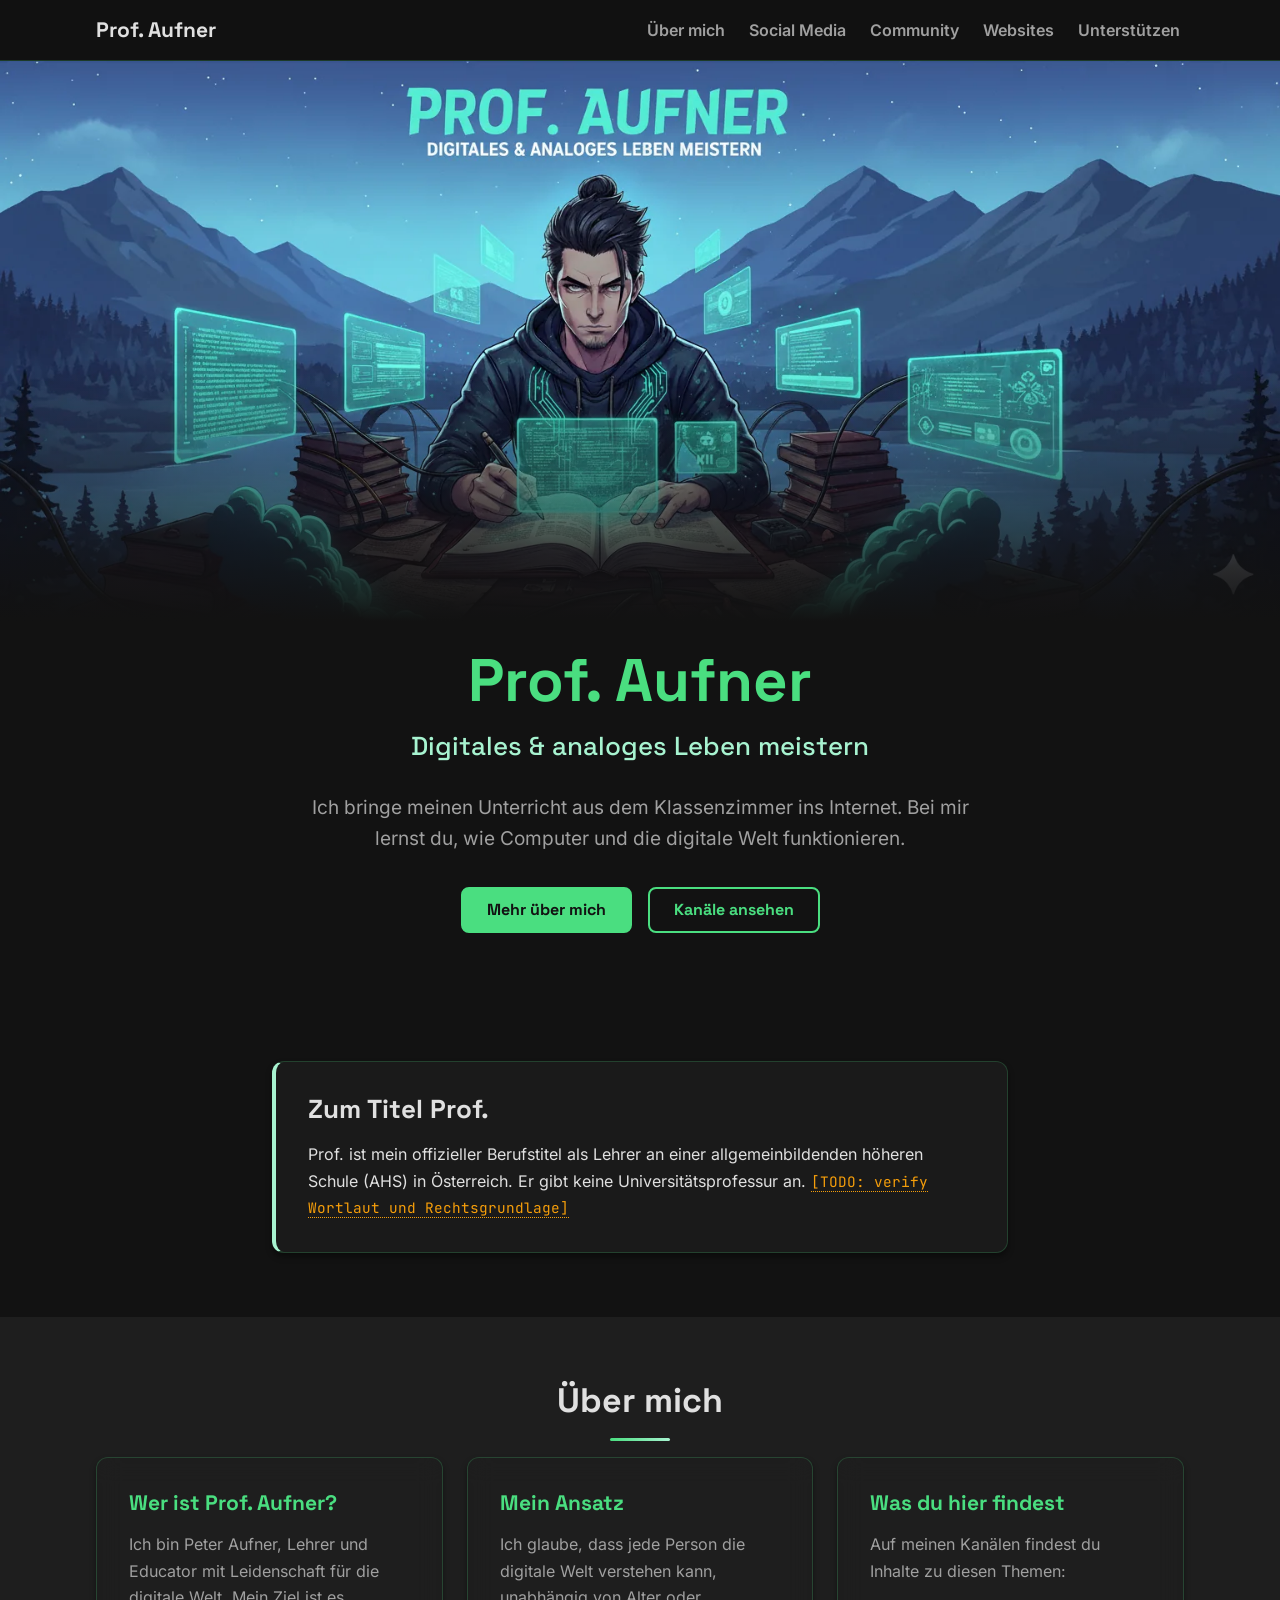
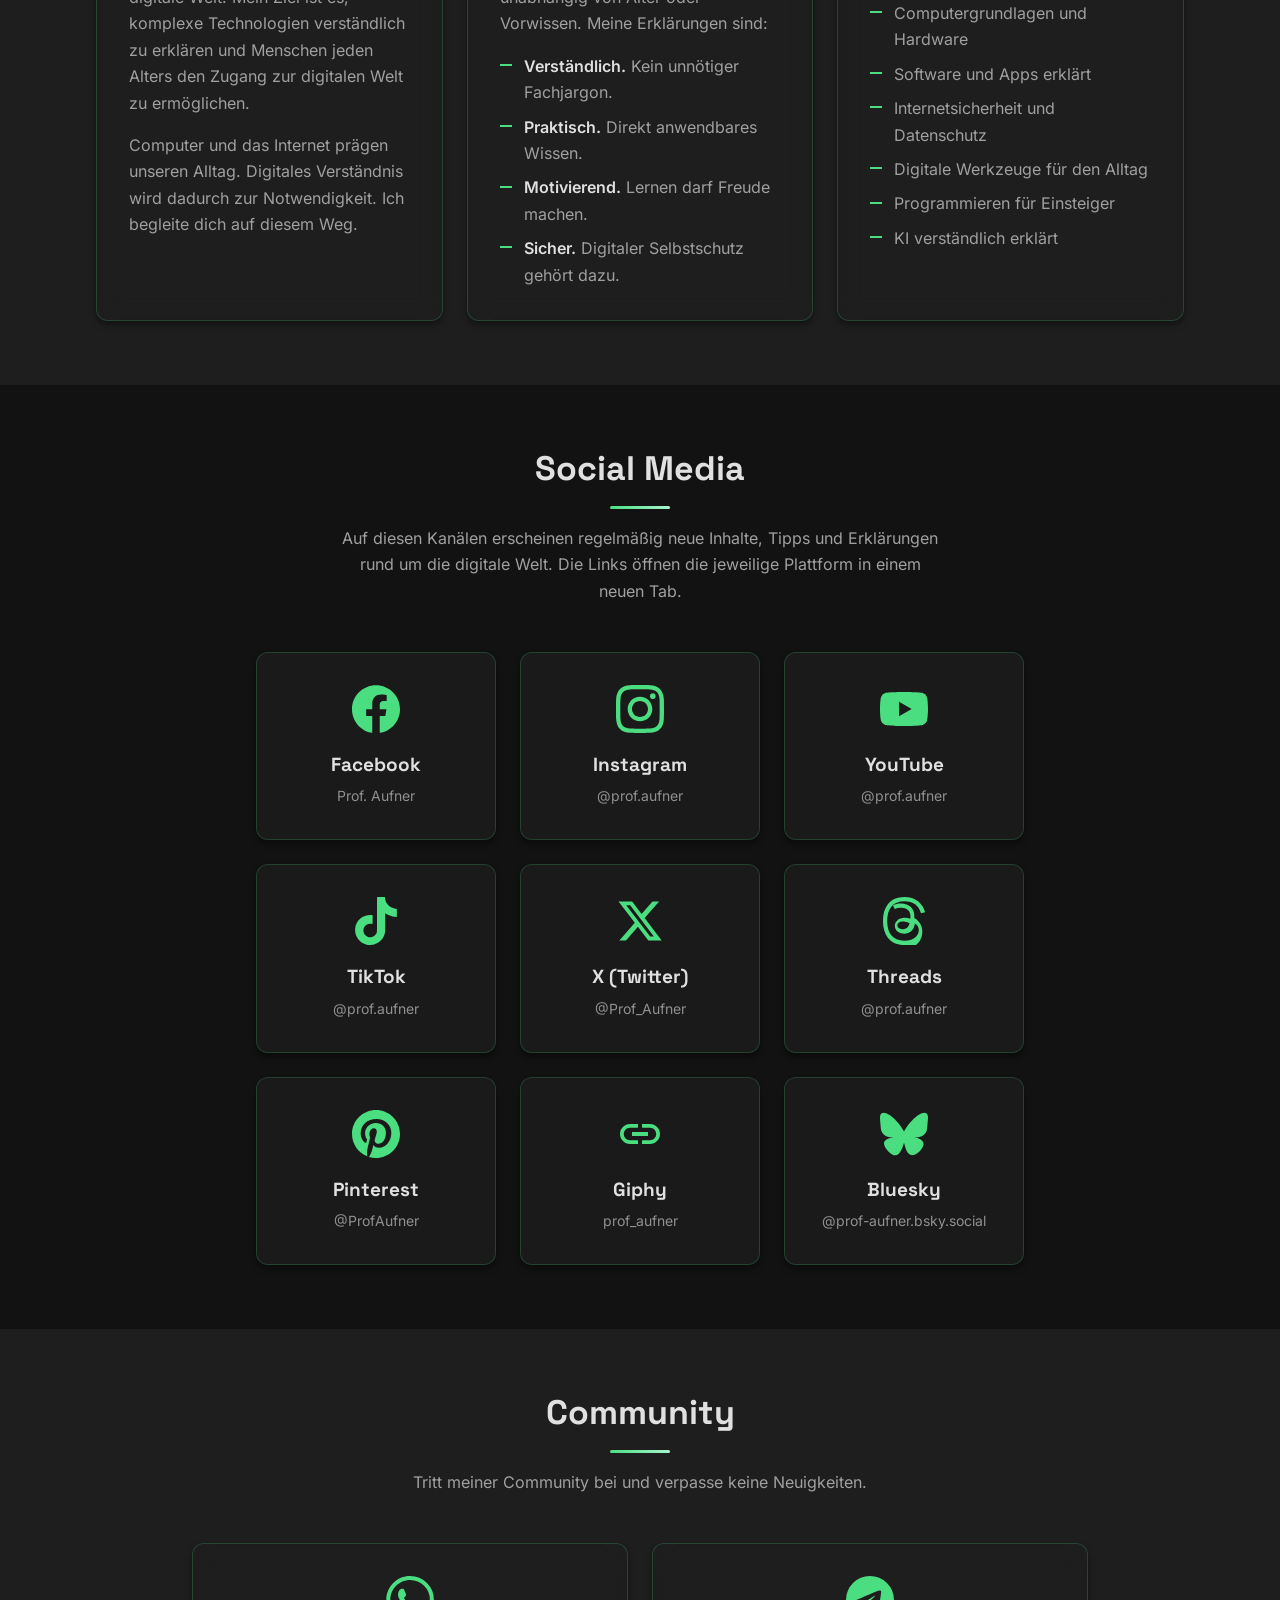
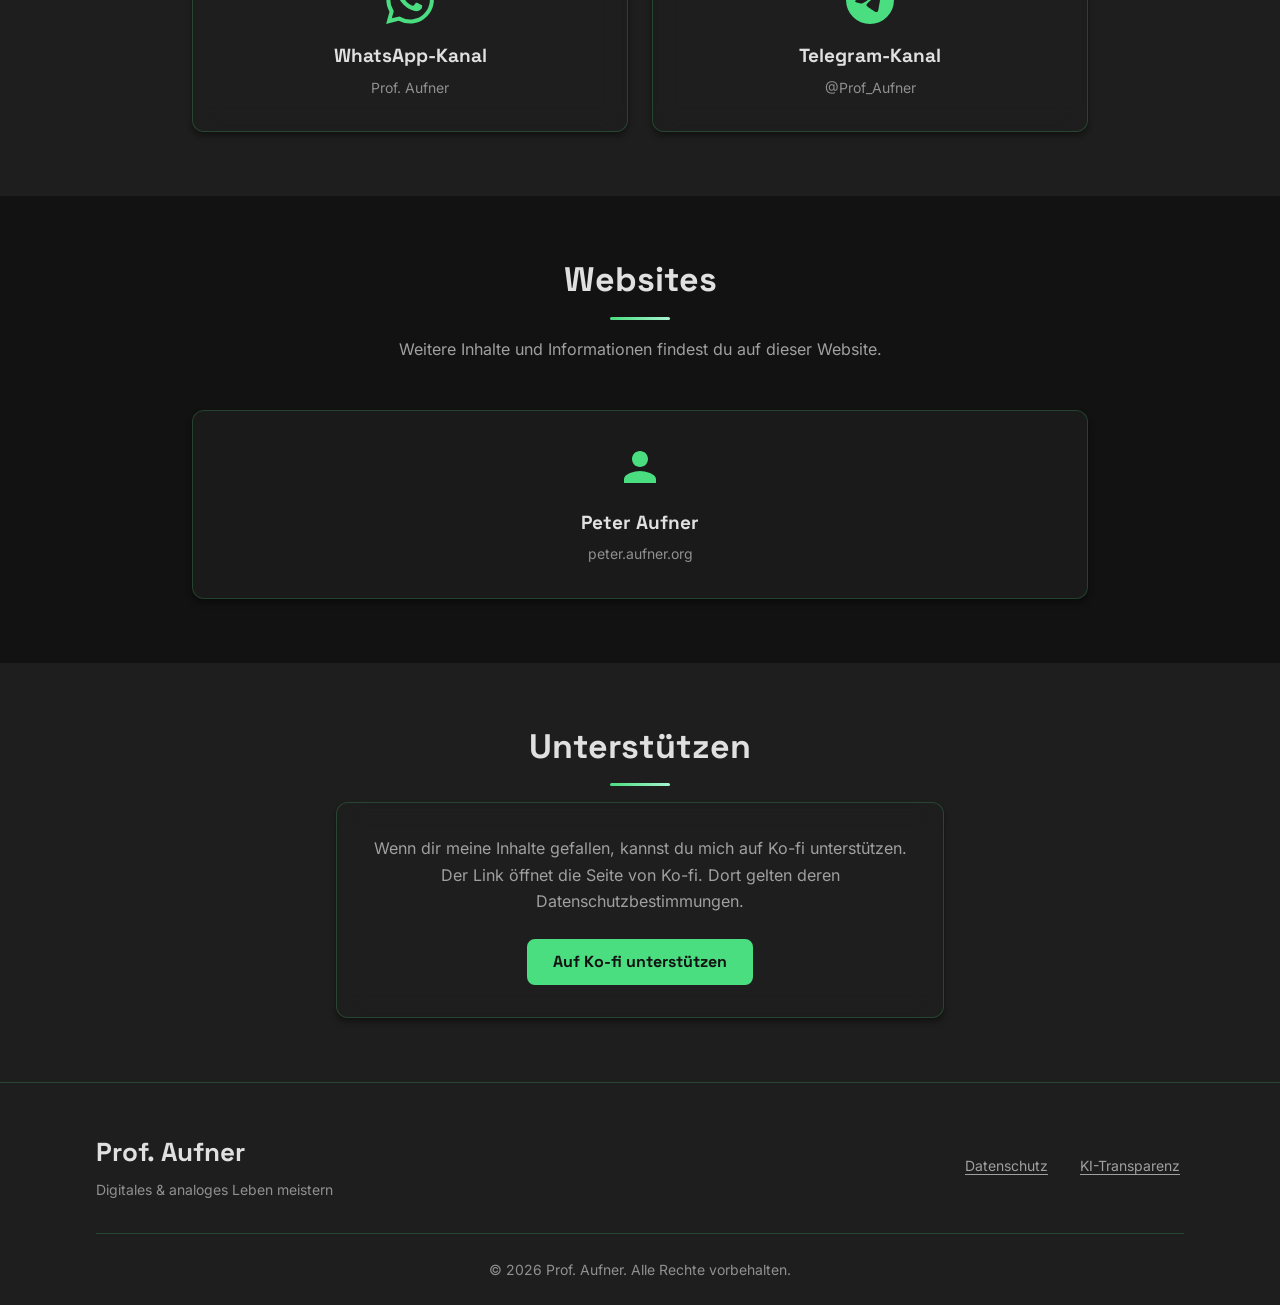
==== commit e8ef049b: "Merge branch 'fix/remove-impressum' Co-Authored-By: Claude Sonnet 5.5 <noreply@anthropic.com>" ====
--- a/index.html
+++ b/index.html
@@ -295,7 +295,7 @@
         <section id="websites" class="section" aria-labelledby="websites-heading">
             <div class="container">
                 <h2 id="websites-heading" class="section-title">Websites</h2>
-                <p class="section-subtitle">Weitere Inhalte und Informationen findest du auf diesen Websites.</p>
+                <p class="section-subtitle">Weitere Inhalte und Informationen findest du auf dieser Website.</p>
                 <ul class="link-grid link-grid-wide">
                     <li>
                         <a href="https://peter.aufner.org" class="link-card glass-panel" target="_blank"
@@ -306,17 +306,6 @@
                             </svg>
                             <span class="link-name">Peter Aufner</span>
                             <span class="link-handle">peter.aufner.org<span class="sr-only">, öffnet in neuem Tab</span></span>
-                        </a>
-                    </li>
-                    <li>
-                        <a href="https://code-alongsi.de" class="link-card glass-panel" target="_blank"
-                            rel="noopener noreferrer">
-                            <svg class="link-icon" viewBox="0 0 24 24" aria-hidden="true" focusable="false">
-                                <path
-                                    d="M20 6h-4V4c0-1.11-.89-2-2-2h-4c-1.11 0-2 .89-2 2v2H4c-1.11 0-1.99.89-1.99 2L2 19c0 1.11.89 2 2 2h16c1.11 0 2-.89 2-2V8c0-1.11-.89-2-2-2zm-6 0h-4V4h4v2z" />
-                            </svg>
-                            <span class="link-name">Code-Alongside</span>
-                            <span class="link-handle">IT- und Informationssicherheitsberatung, code-alongsi.de<span class="sr-only">, öffnet in neuem Tab</span></span>
                         </a>
                     </li>
                 </ul>
@@ -347,7 +336,6 @@
                     <p class="footer-tagline">Digitales &amp; analoges Leben meistern</p>
                 </div>
                 <nav class="footer-nav" aria-label="Rechtliches">
-                    <a href="/impressum/">Impressum</a>
                     <a href="/datenschutz/">Datenschutz</a>
                     <a href="/ki-transparenz/">KI-Transparenz</a>
                 </nav>
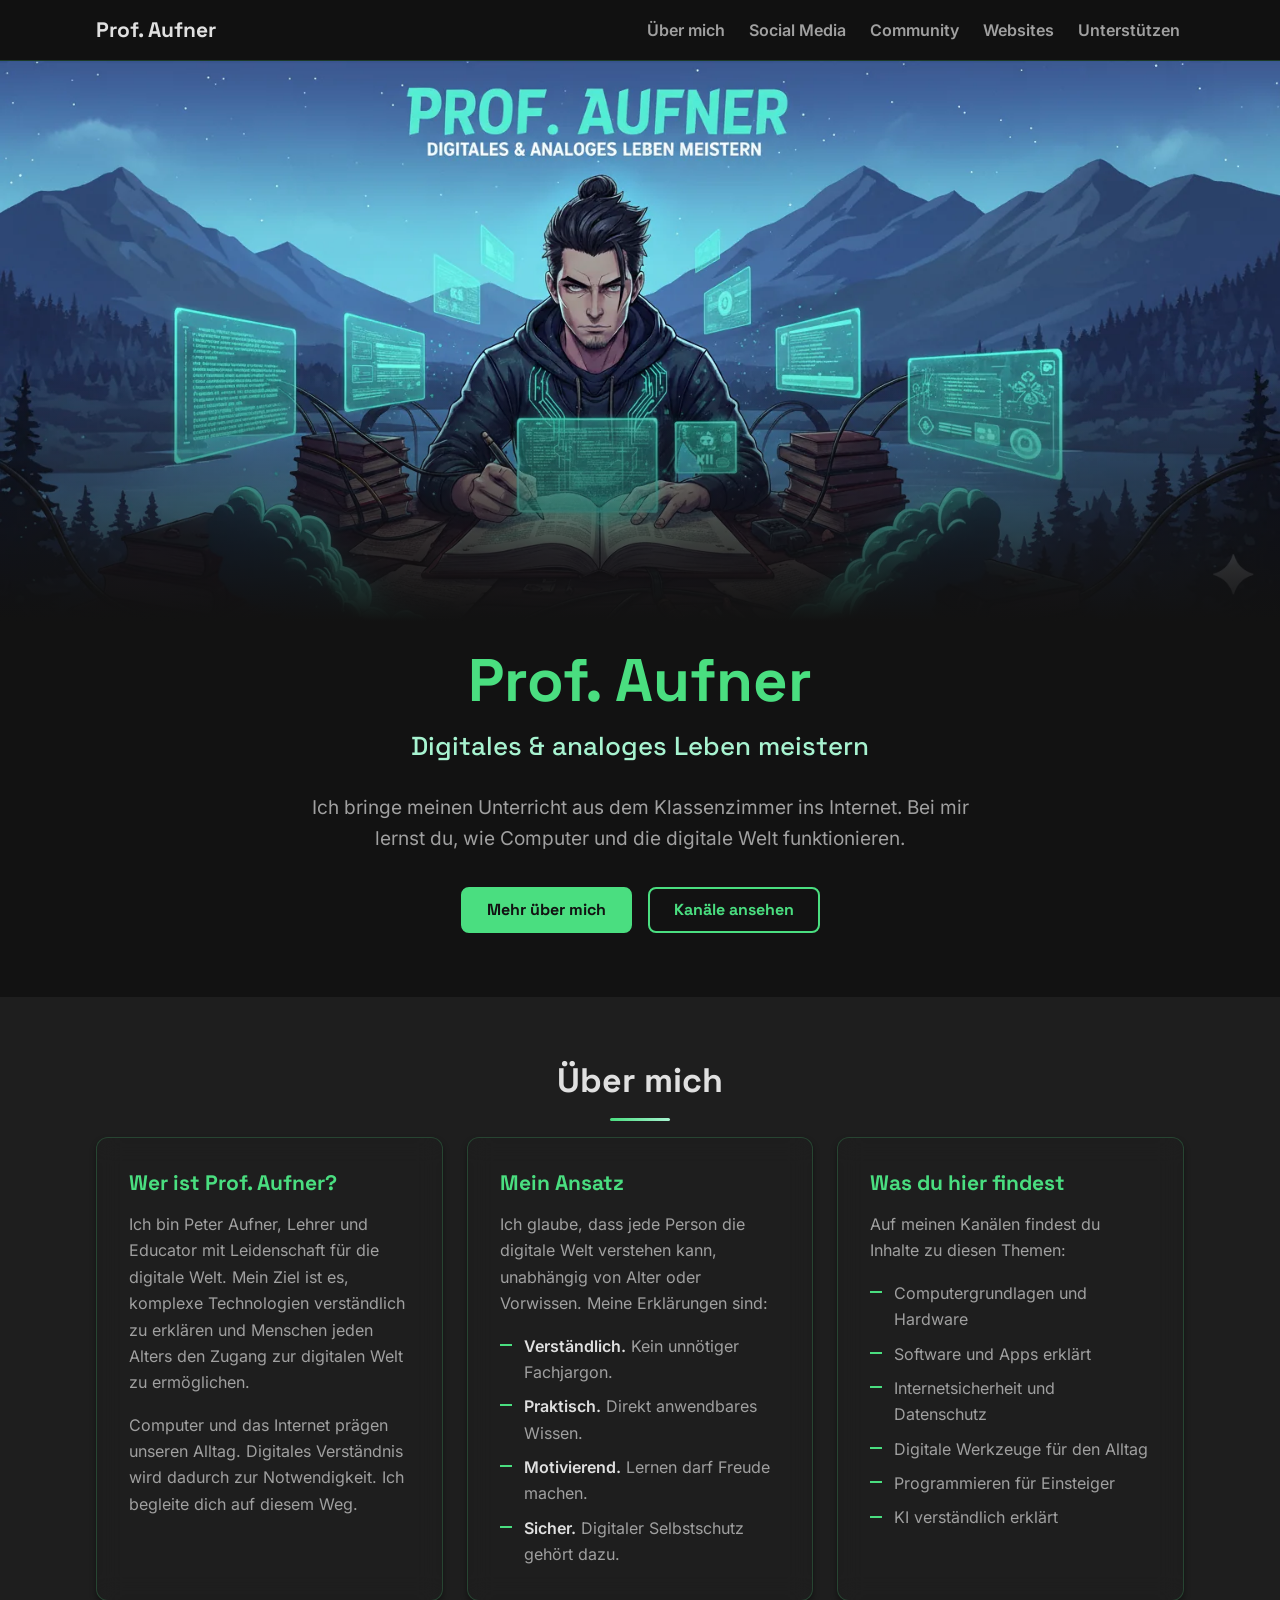
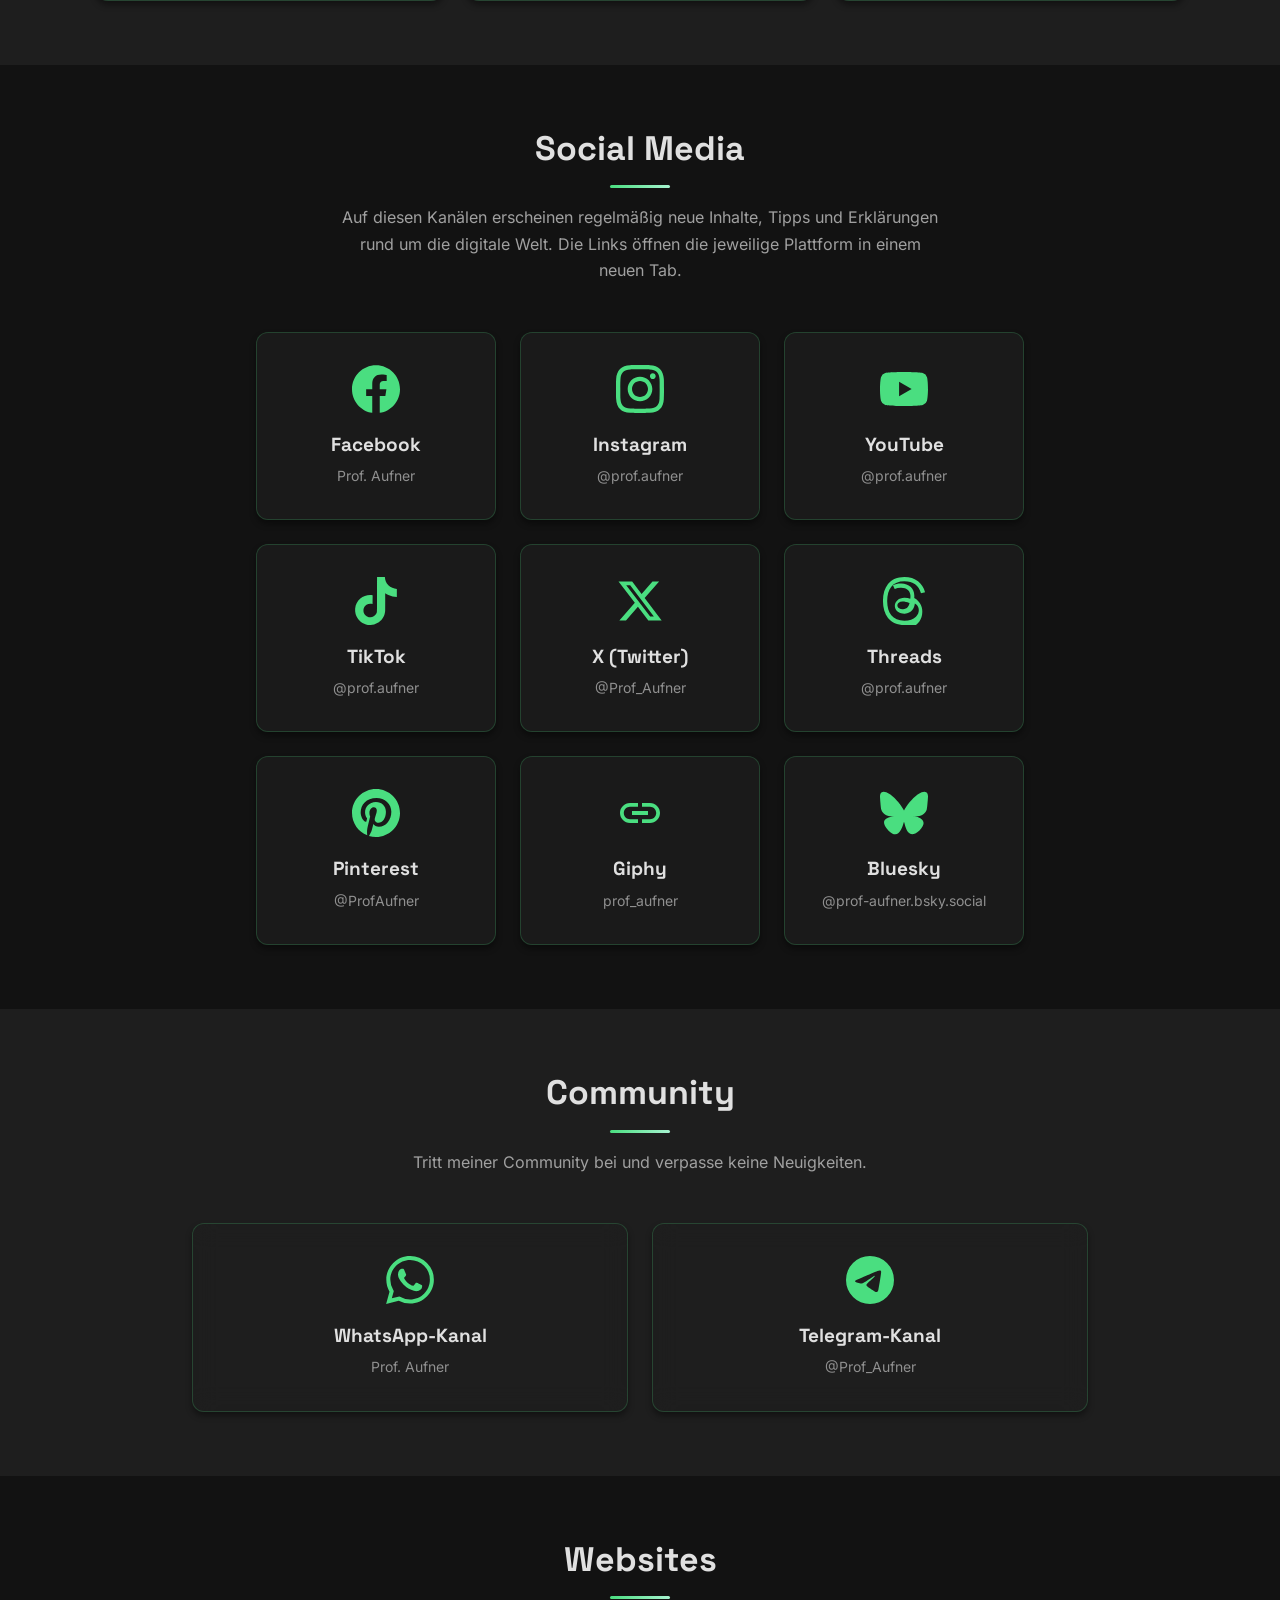
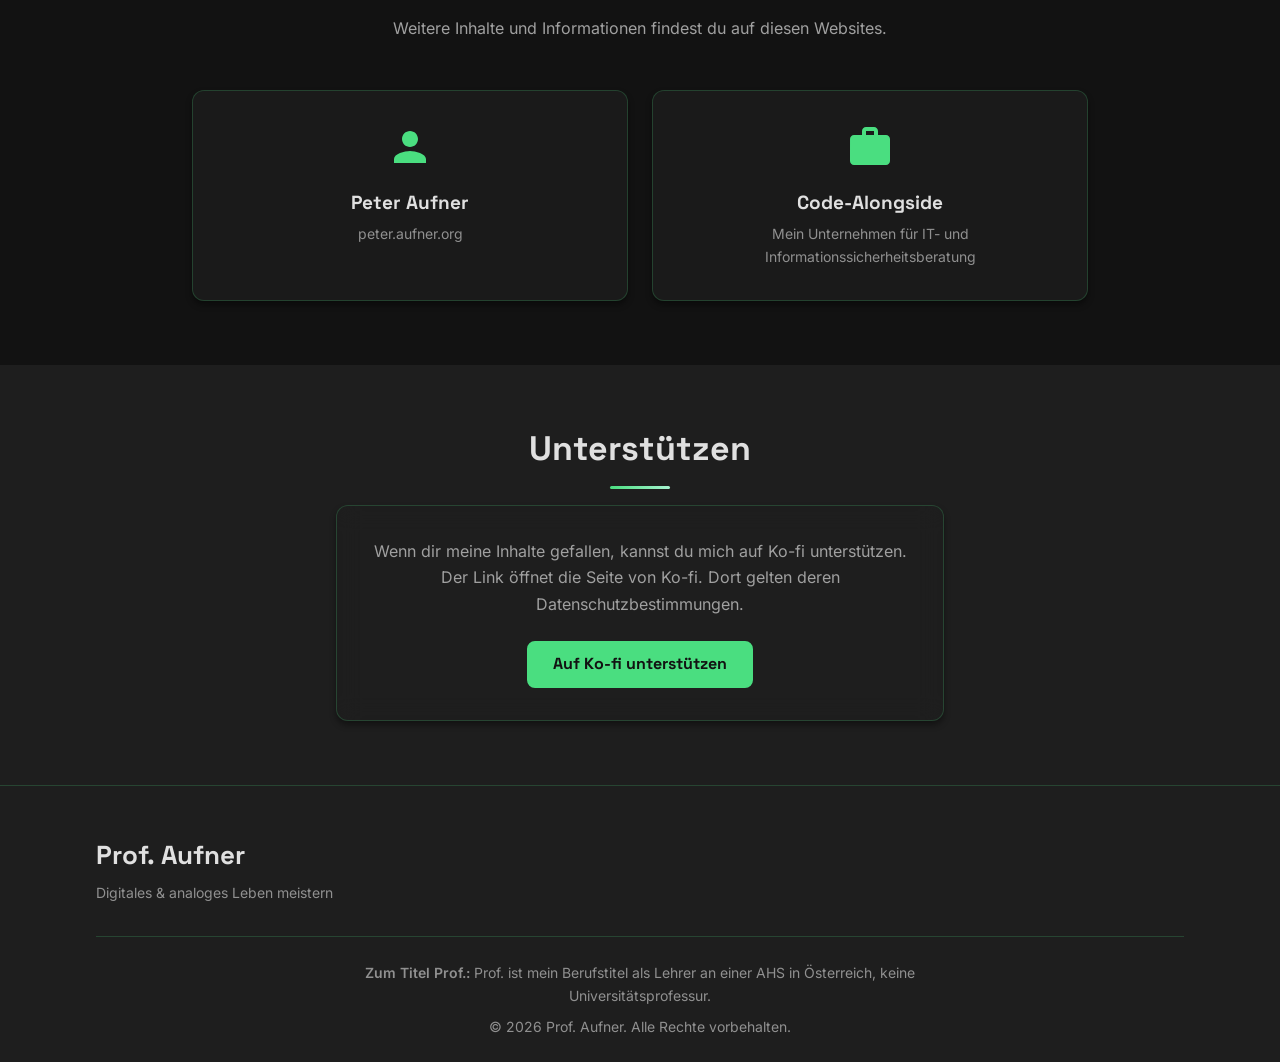
==== commit f4f33c05: "feat(content): move title note to footer, remove privacy and AI pages, restore company link - Zum Ti" ====
--- a/index.html
+++ b/index.html
@@ -83,20 +83,6 @@
                 <div class="hero-cta">
                     <a href="#about" class="btn btn-primary">Mehr über mich</a>
                     <a href="#connect" class="btn btn-secondary">Kanäle ansehen</a>
-                </div>
-            </div>
-        </section>
-
-        <!-- Zum Titel Prof. -->
-        <section id="titel" class="section" aria-labelledby="titel-heading">
-            <div class="container">
-                <div class="title-note glass-panel">
-                    <h2 id="titel-heading">Zum Titel Prof.</h2>
-                    <p>
-                        Prof. ist mein offizieller Berufstitel als Lehrer an einer allgemeinbildenden höheren
-                        Schule (AHS) in Österreich. Er gibt keine Universitätsprofessur an.
-                        <span class="todo">[TODO: verify Wortlaut und Rechtsgrundlage]</span>
-                    </p>
                 </div>
             </div>
         </section>
@@ -295,7 +281,7 @@
         <section id="websites" class="section" aria-labelledby="websites-heading">
             <div class="container">
                 <h2 id="websites-heading" class="section-title">Websites</h2>
-                <p class="section-subtitle">Weitere Inhalte und Informationen findest du auf dieser Website.</p>
+                <p class="section-subtitle">Weitere Inhalte und Informationen findest du auf diesen Websites.</p>
                 <ul class="link-grid link-grid-wide">
                     <li>
                         <a href="https://peter.aufner.org" class="link-card glass-panel" target="_blank"
@@ -306,6 +292,17 @@
                             </svg>
                             <span class="link-name">Peter Aufner</span>
                             <span class="link-handle">peter.aufner.org<span class="sr-only">, öffnet in neuem Tab</span></span>
+                        </a>
+                    </li>
+                    <li>
+                        <a href="https://code-alongsi.de" class="link-card glass-panel" target="_blank"
+                            rel="noopener noreferrer">
+                            <svg class="link-icon" viewBox="0 0 24 24" aria-hidden="true" focusable="false">
+                                <path
+                                    d="M20 6h-4V4c0-1.11-.89-2-2-2h-4c-1.11 0-2 .89-2 2v2H4c-1.11 0-1.99.89-1.99 2L2 19c0 1.11.89 2 2 2h16c1.11 0 2-.89 2-2V8c0-1.11-.89-2-2-2zm-6 0h-4V4h4v2z" />
+                            </svg>
+                            <span class="link-name">Code-Alongside</span>
+                            <span class="link-handle">Mein Unternehmen für IT- und Informationssicherheitsberatung<span class="sr-only">, öffnet in neuem Tab</span></span>
                         </a>
                     </li>
                 </ul>
@@ -335,12 +332,9 @@
                     <span class="logo-text">Prof. Aufner</span>
                     <p class="footer-tagline">Digitales &amp; analoges Leben meistern</p>
                 </div>
-                <nav class="footer-nav" aria-label="Rechtliches">
-                    <a href="/datenschutz/">Datenschutz</a>
-                    <a href="/ki-transparenz/">KI-Transparenz</a>
-                </nav>
             </div>
             <div class="footer-bottom">
+                <p class="title-footnote"><strong>Zum Titel Prof.:</strong> Prof. ist mein Berufstitel als Lehrer an einer AHS in Österreich, keine Universitätsprofessur.</p>
                 <p>&copy; 2026 Prof. Aufner. Alle Rechte vorbehalten.</p>
             </div>
         </div>
--- a/styles.css
+++ b/styles.css
@@ -627,27 +627,6 @@
     margin: 0 auto var(--space-2xl);
 }
 
-/* Titel-Erklaerung */
-.title-note {
-    max-width: var(--prose-max);
-    margin: 0 auto;
-    padding: var(--space-xl);
-    border-inline-start: 4px solid var(--color-accent-soft);
-}
-
-.title-note h2 {
-    font-size: var(--text-2xl);
-    margin-bottom: var(--space-md);
-}
-
-/* Platzhalter fuer offene Angaben */
-.todo {
-    color: var(--color-alert);
-    font-family: var(--font-mono);
-    font-size: 0.9em;
-    border-bottom: 1px dotted var(--color-alert);
-}
-
 /* ===================================
    Ueber mich
    =================================== */
@@ -785,7 +764,7 @@
 }
 
 /* ===================================
-   Fliesstext-Seiten (Impressum, Datenschutz, KI)
+   Textseiten (404)
    =================================== */
 
 .prose-page {
@@ -800,77 +779,6 @@
 .prose h1 {
     font-size: var(--text-4xl);
     margin-bottom: var(--space-sm);
-}
-
-.prose h2 {
-    font-size: var(--text-2xl);
-    margin: var(--space-2xl) 0 var(--space-md);
-    color: var(--color-accent);
-}
-
-.prose h3 {
-    font-size: var(--text-lg);
-    margin: var(--space-lg) 0 var(--space-sm);
-}
-
-.prose ul {
-    margin: 0 0 var(--space-md);
-    padding-left: var(--space-lg);
-    list-style: disc;
-}
-
-.prose li {
-    margin-bottom: var(--space-xs);
-}
-
-.prose li::marker {
-    color: var(--color-accent);
-}
-
-.prose dl {
-    display: grid;
-    grid-template-columns: minmax(0, 1fr);
-    gap: var(--space-xs) var(--space-lg);
-    margin-bottom: var(--space-md);
-}
-
-.prose dt {
-    font-weight: 600;
-    color: var(--color-text);
-}
-
-.prose dd {
-    color: var(--color-text-secondary);
-    margin-bottom: var(--space-sm);
-}
-
-@media (min-width: 40rem) {
-    .prose dl {
-        grid-template-columns: minmax(10rem, 14rem) minmax(0, 1fr);
-    }
-
-    .prose dd {
-        margin-bottom: 0;
-    }
-}
-
-.prose .meta {
-    color: var(--color-text-muted);
-    font-size: var(--text-sm);
-    margin-bottom: var(--space-xl);
-}
-
-.notice {
-    padding: var(--space-md) var(--space-lg);
-    margin: var(--space-lg) 0;
-    border: 1px solid var(--color-alert);
-    border-inline-start-width: 4px;
-    border-radius: var(--radius-md);
-    background: var(--color-surface);
-}
-
-.notice strong {
-    color: var(--color-alert);
 }
 
 /* ===================================
@@ -905,26 +813,6 @@
     margin-top: var(--space-xs);
 }
 
-.footer-nav {
-    display: flex;
-    flex-wrap: wrap;
-    justify-content: center;
-    gap: 0 var(--space-lg);
-}
-
-.footer-nav a {
-    display: inline-flex;
-    align-items: center;
-    min-height: var(--target-min);
-    padding: 0 var(--space-xs);
-    color: var(--color-text-secondary);
-    font-size: var(--text-sm);
-}
-
-.footer-nav a:hover {
-    color: var(--color-accent);
-}
-
 .footer-bottom {
     text-align: center;
     padding-top: var(--space-lg);
@@ -934,6 +822,12 @@
 .footer-bottom p {
     font-size: var(--text-sm);
     color: var(--color-text-muted);
+}
+
+.title-footnote {
+    max-width: 40rem;
+    margin: 0 auto var(--space-sm);
+    font-size: var(--text-sm);
 }
 
 @media (min-width: 48rem) {
@@ -1019,18 +913,13 @@
     .about-card p,
     .about-card li,
     .about-card h3,
-    .about-card strong,
-    .prose h2,
-    .prose dt,
-    .prose dd,
-    .prose .meta {
+    .about-card strong {
         color: var(--print-text);
     }
 
     .glass-panel,
     .site-footer,
-    .section-alt,
-    .notice {
+    .section-alt {
         background: var(--print-surface);
         border-color: var(--print-border);
         box-shadow: none;
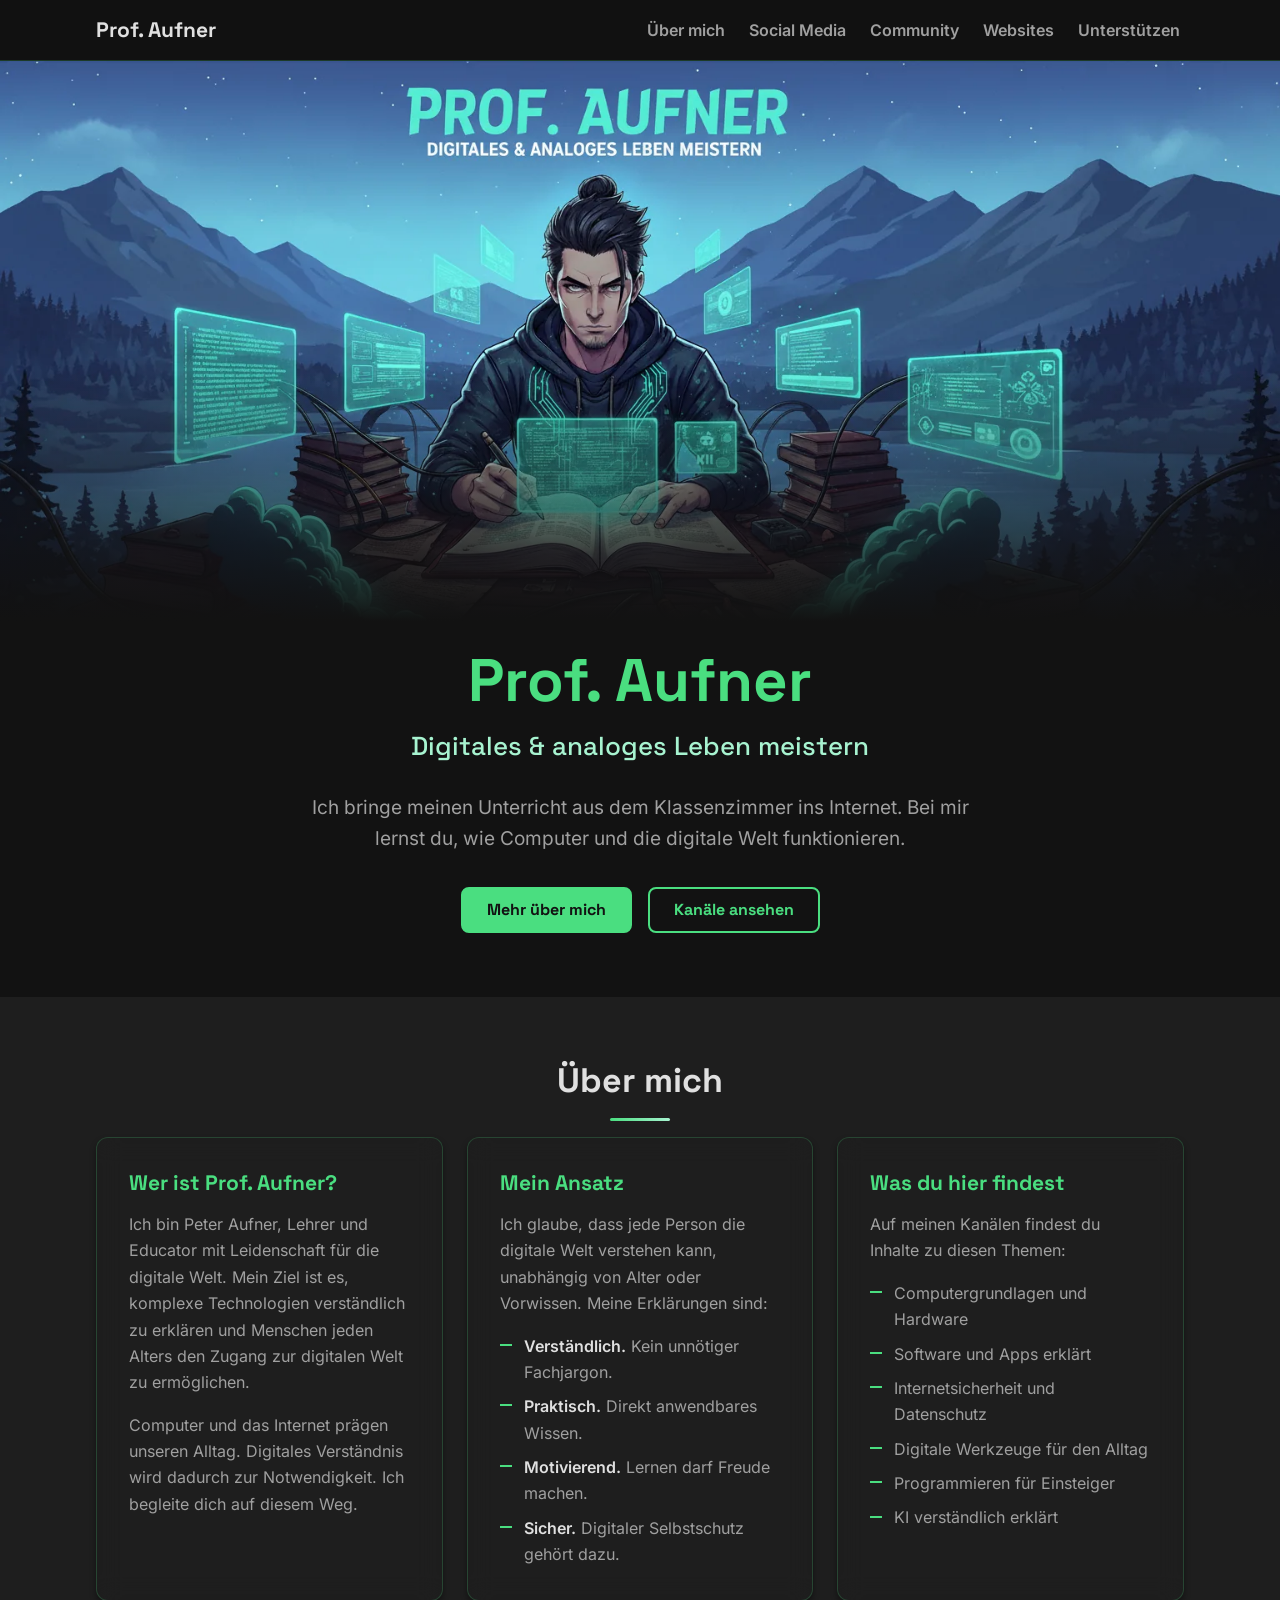
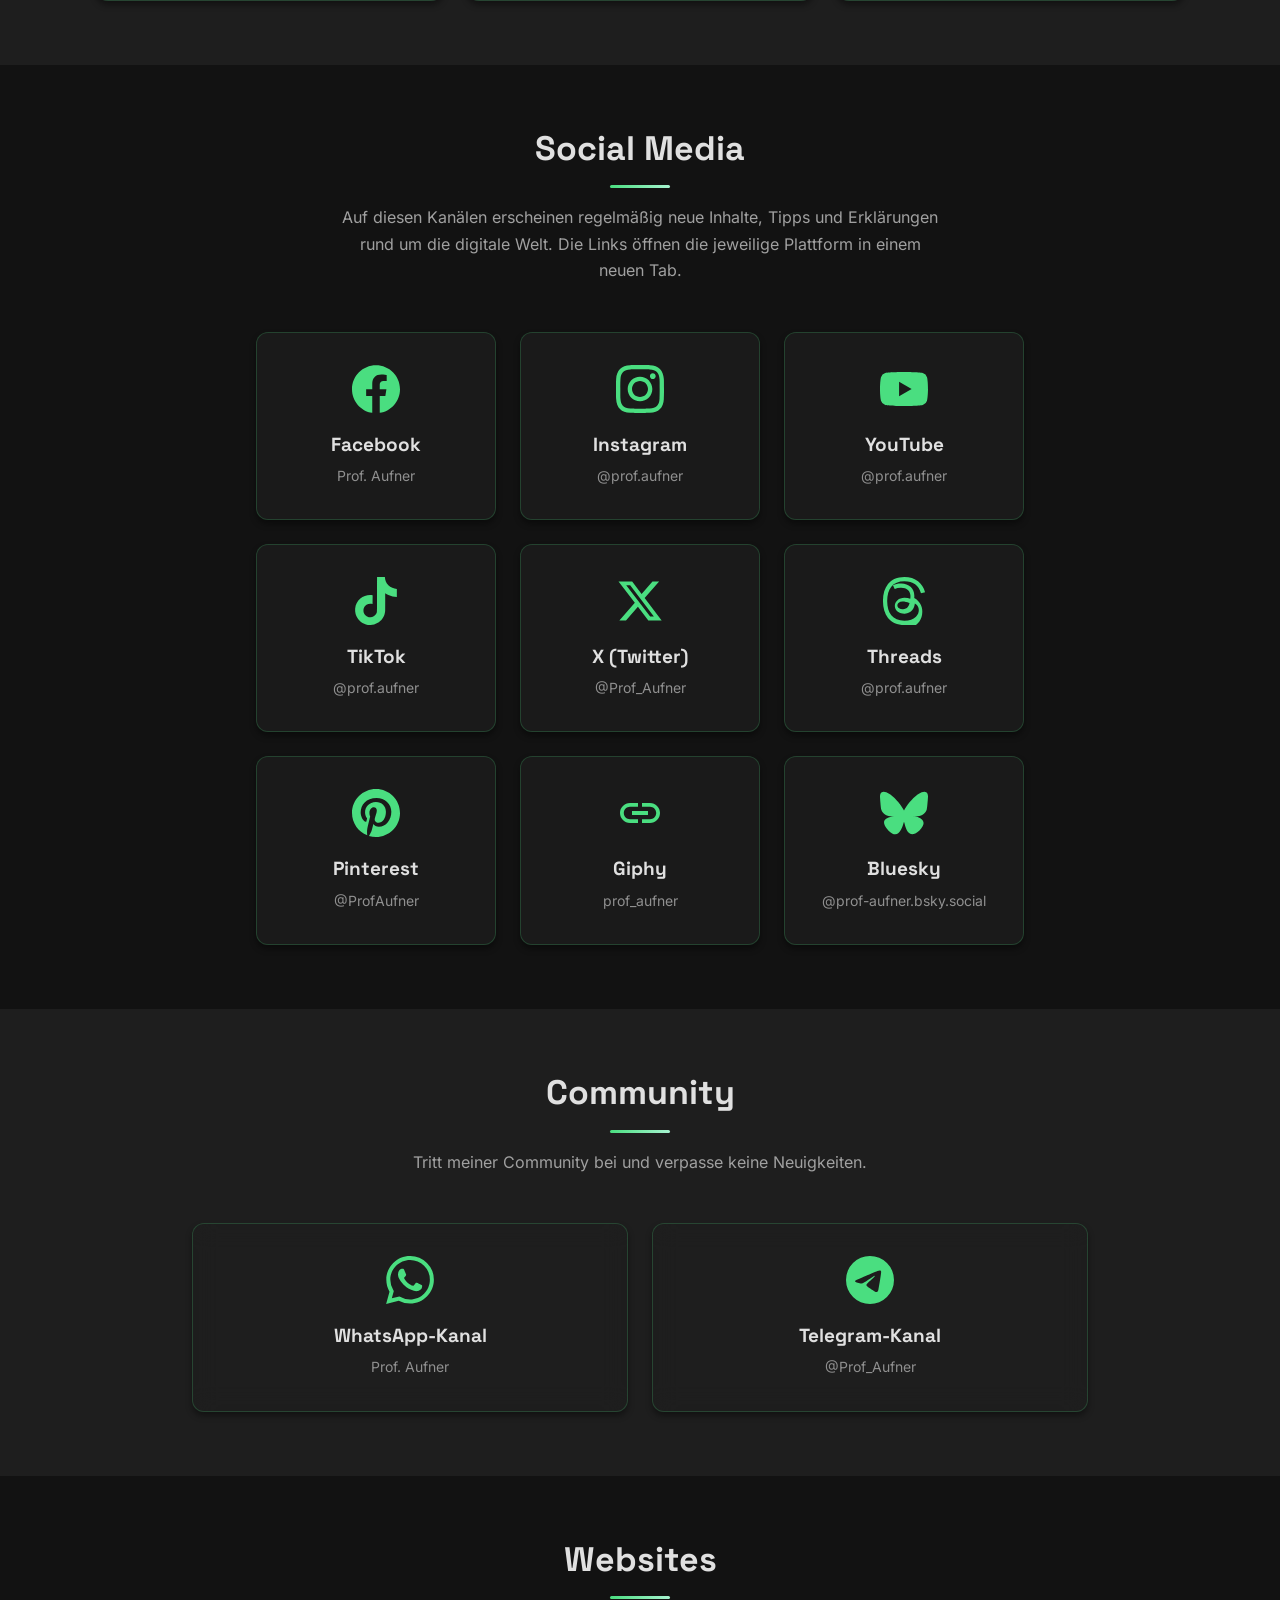
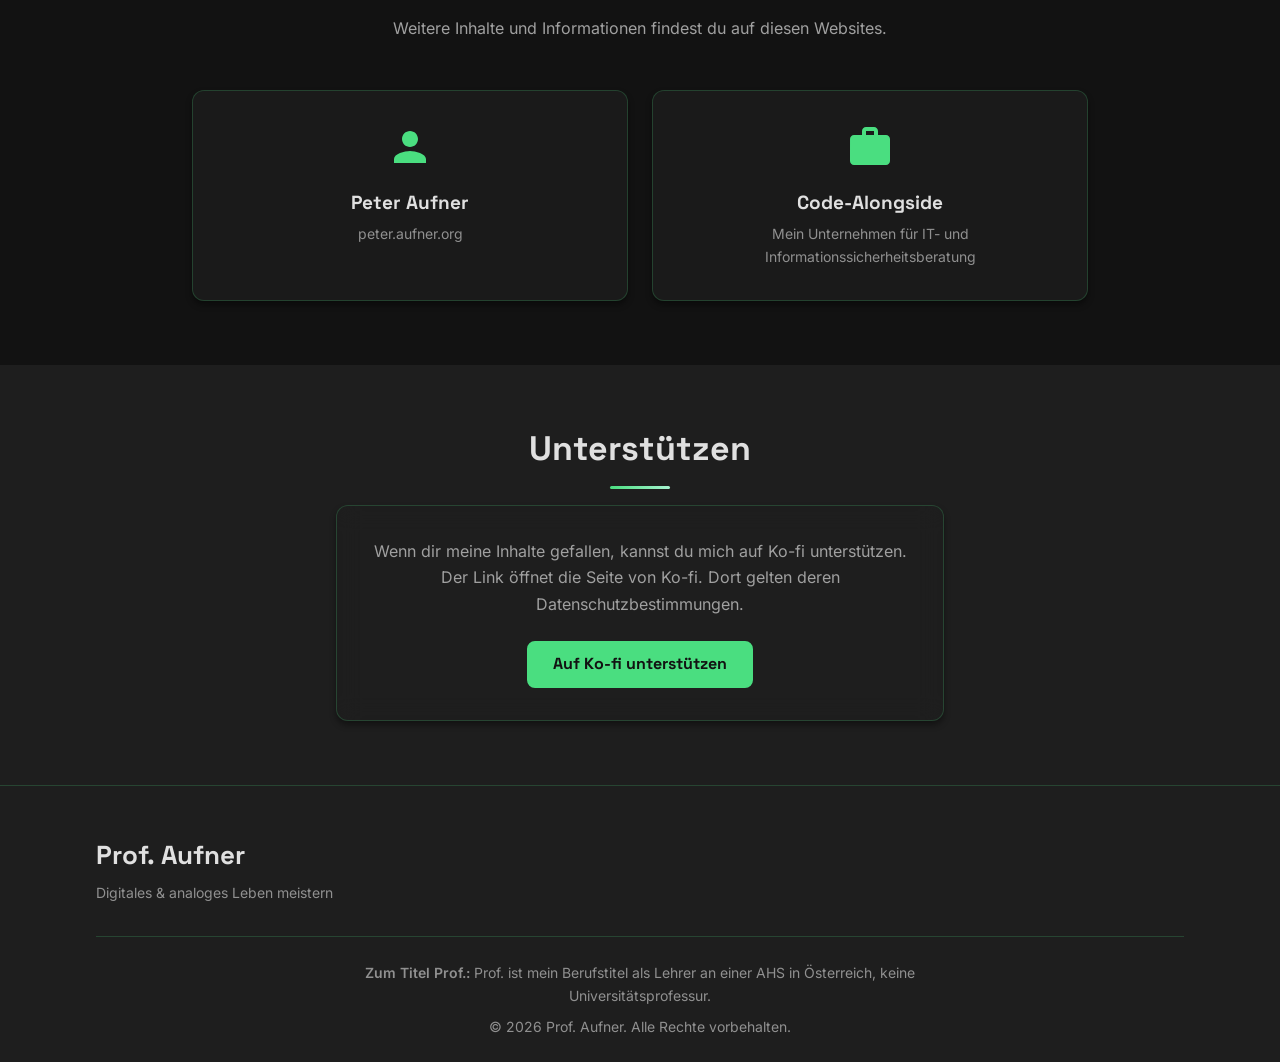
==== commit eec17bde: "feat(bots): open site to all crawlers and AI agents, remove watermark, set security contact - inpain" ====
--- a/index.html
+++ b/index.html
@@ -9,10 +9,49 @@
     <title>Prof. Aufner | Digitales &amp; analoges Leben meistern</title>
     <meta name="description"
         content="Prof. Aufner erklärt Computer, Internet und digitale Werkzeuge verständlich. Social-Media-Kanäle, Community und Websites an einem Ort.">
+    <meta name="robots" content="index, follow, max-snippet:-1, max-image-preview:large, max-video-preview:-1">
     <meta name="referrer" content="strict-origin-when-cross-origin">
     <meta name="color-scheme" content="dark">
     <meta name="theme-color" content="#121212">
     <link rel="canonical" href="https://prof.aufner.org/">
+
+    <script type="application/ld+json">
+{
+  "@context": "https://schema.org",
+  "@graph": [
+    {
+      "@type": "WebSite",
+      "@id": "https://prof.aufner.org/#website",
+      "url": "https://prof.aufner.org/",
+      "name": "Prof. Aufner",
+      "description": "Prof. Aufner erklärt Computer, Internet und digitale Werkzeuge verständlich.",
+      "inLanguage": "de-AT",
+      "publisher": {
+        "@id": "https://prof.aufner.org/#person"
+      }
+    },
+    {
+      "@type": "Person",
+      "@id": "https://prof.aufner.org/#person",
+      "name": "Peter Aufner",
+      "alternateName": "Prof. Aufner",
+      "url": "https://prof.aufner.org/",
+      "sameAs": [
+        "https://www.youtube.com/@prof.aufner",
+        "https://www.instagram.com/prof.aufner/",
+        "https://www.tiktok.com/@prof.aufner",
+        "https://www.facebook.com/profile.php?id=61588451552490",
+        "https://x.com/Prof_Aufner",
+        "https://www.threads.com/@prof.aufner",
+        "https://at.pinterest.com/ProfAufner/",
+        "https://giphy.com/channel/prof_aufner",
+        "https://bsky.app/profile/prof-aufner.bsky.social",
+        "https://peter.aufner.org"
+      ]
+    }
+  ]
+}
+    </script>
 
     <!-- Open Graph und Twitter Card -->
     <meta property="og:type" content="website">
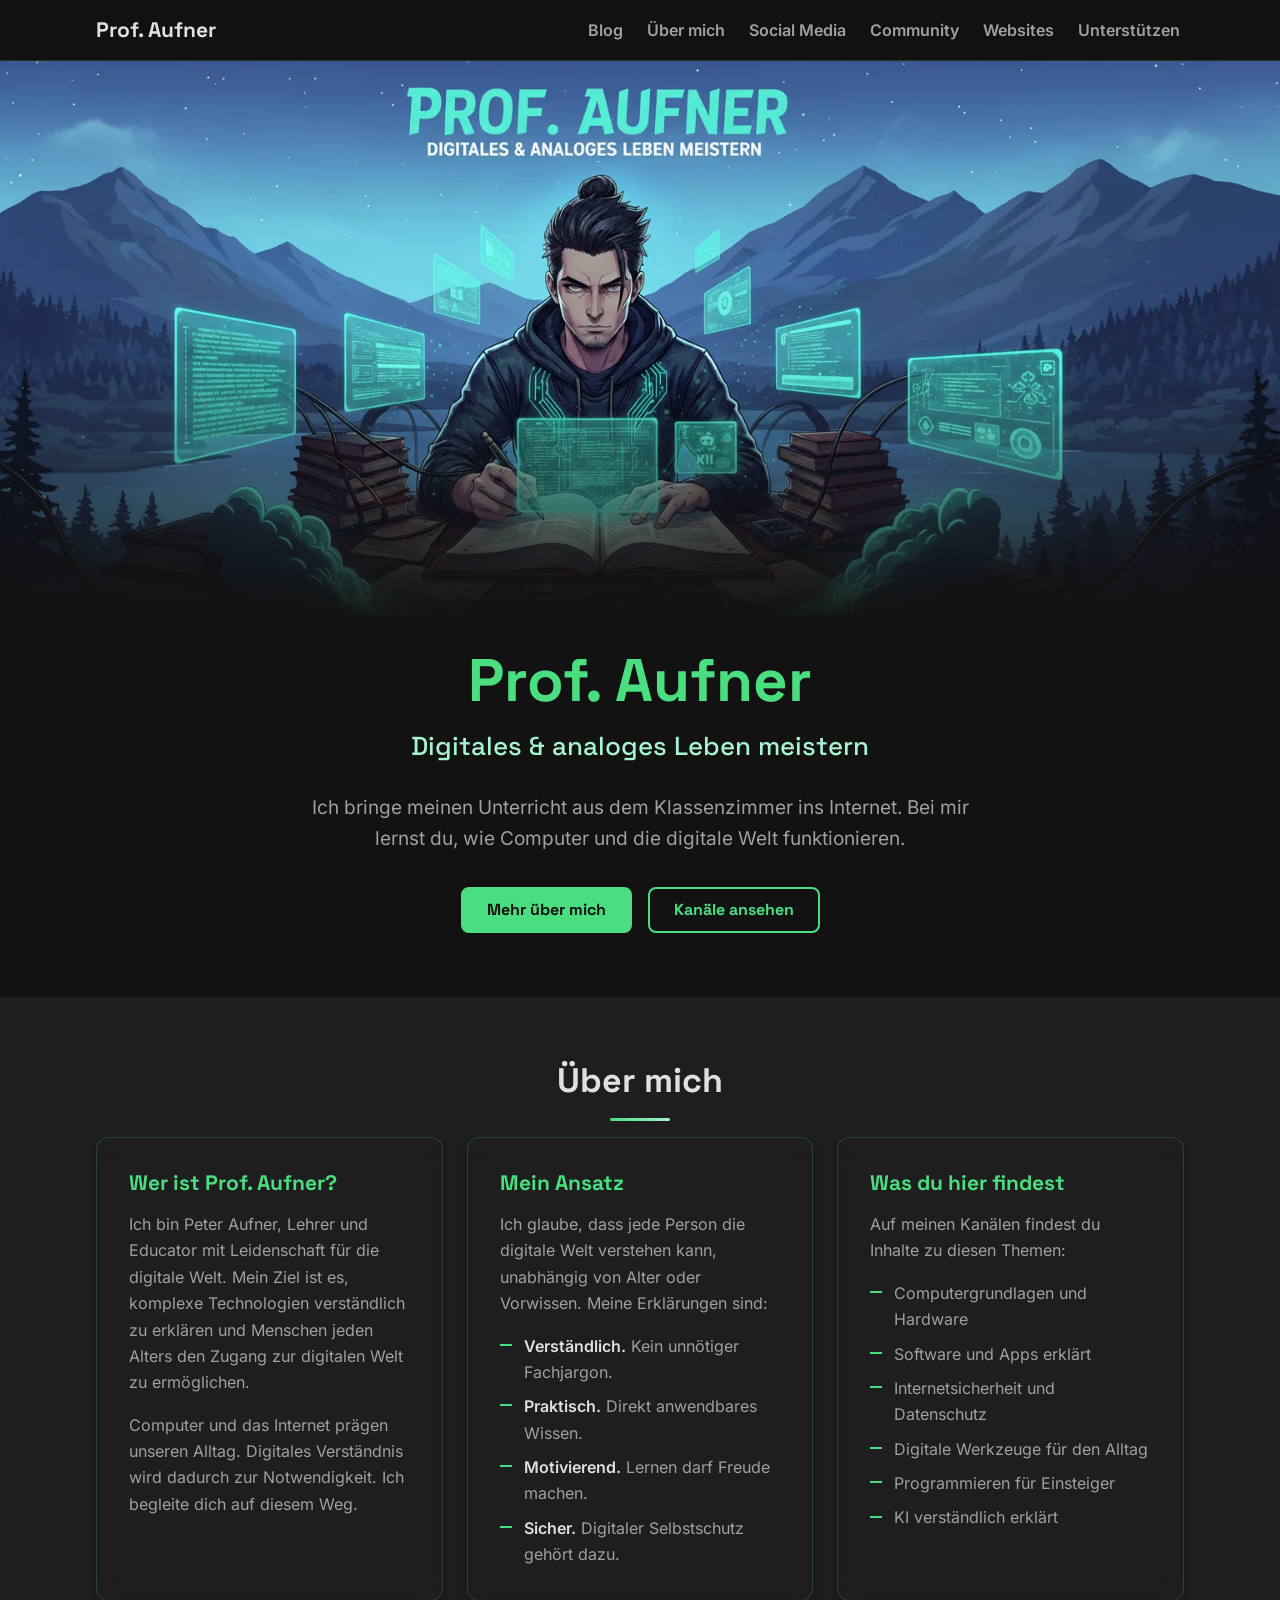
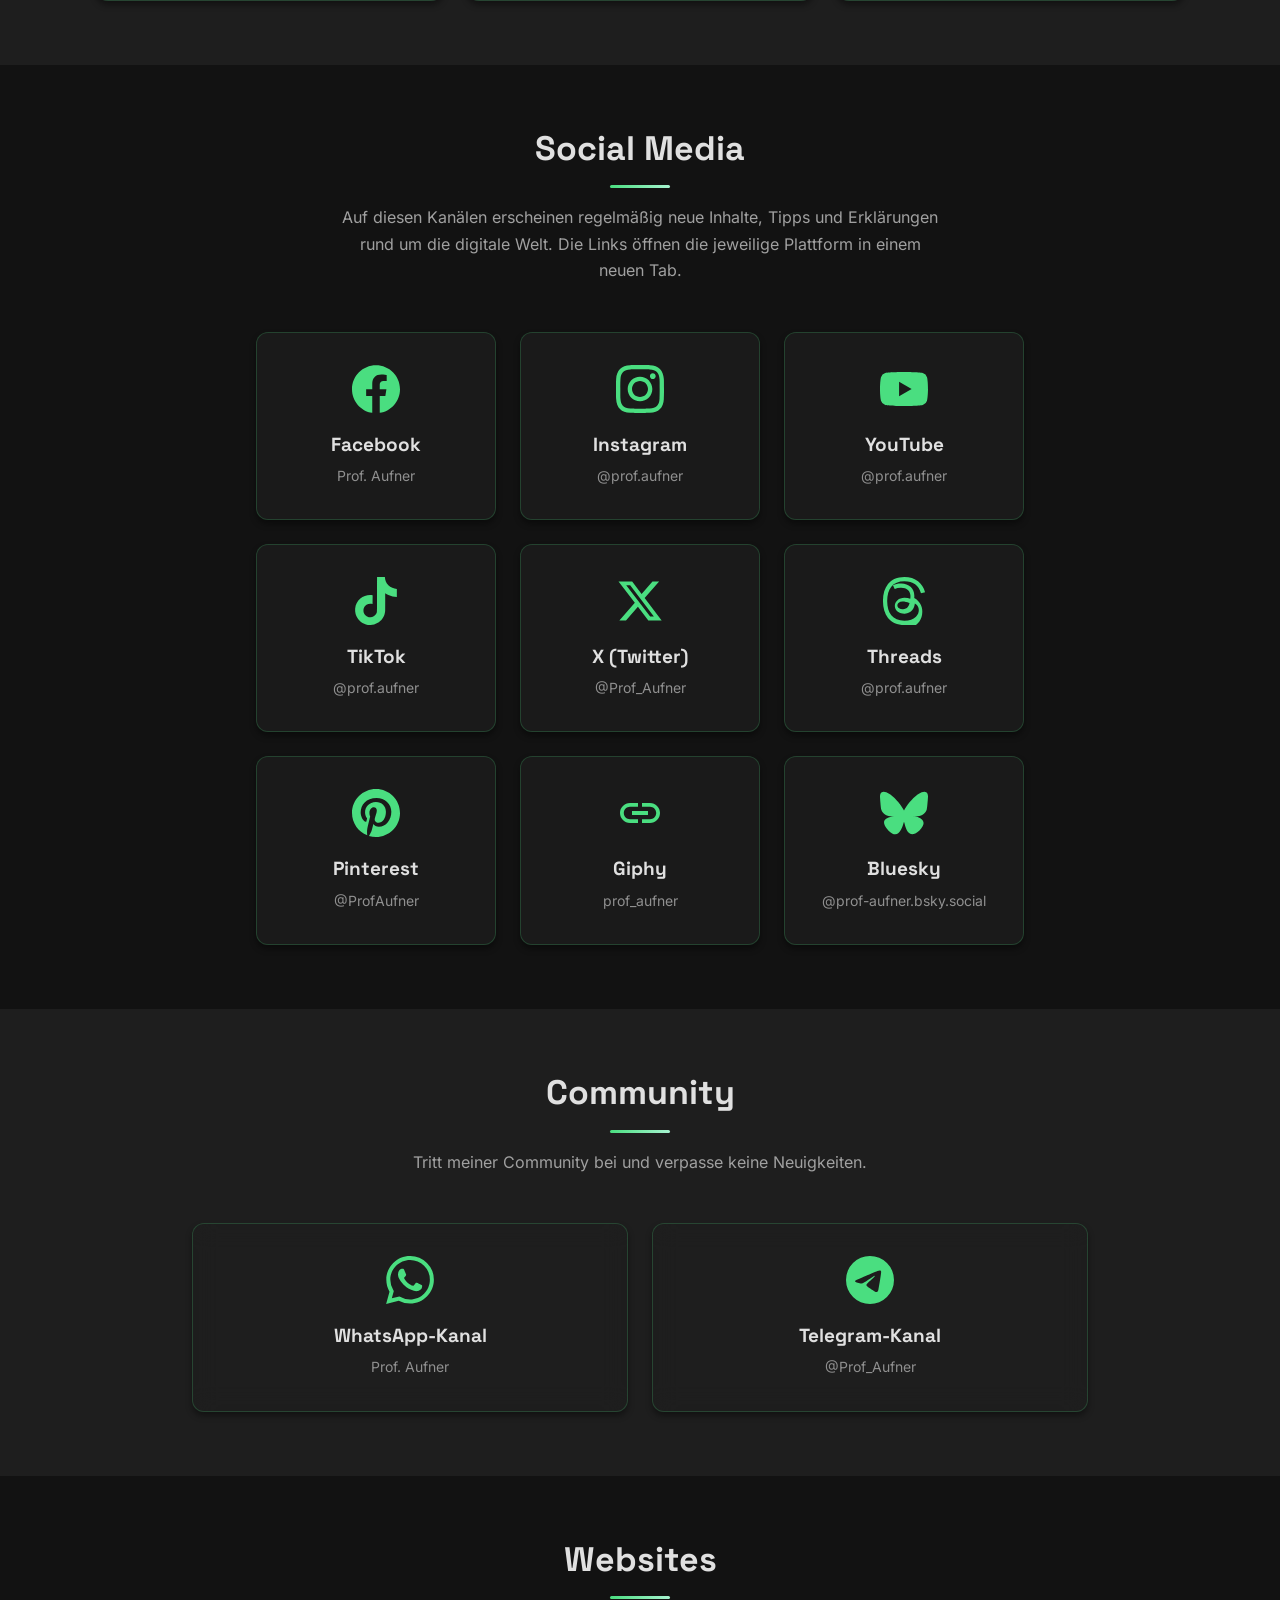
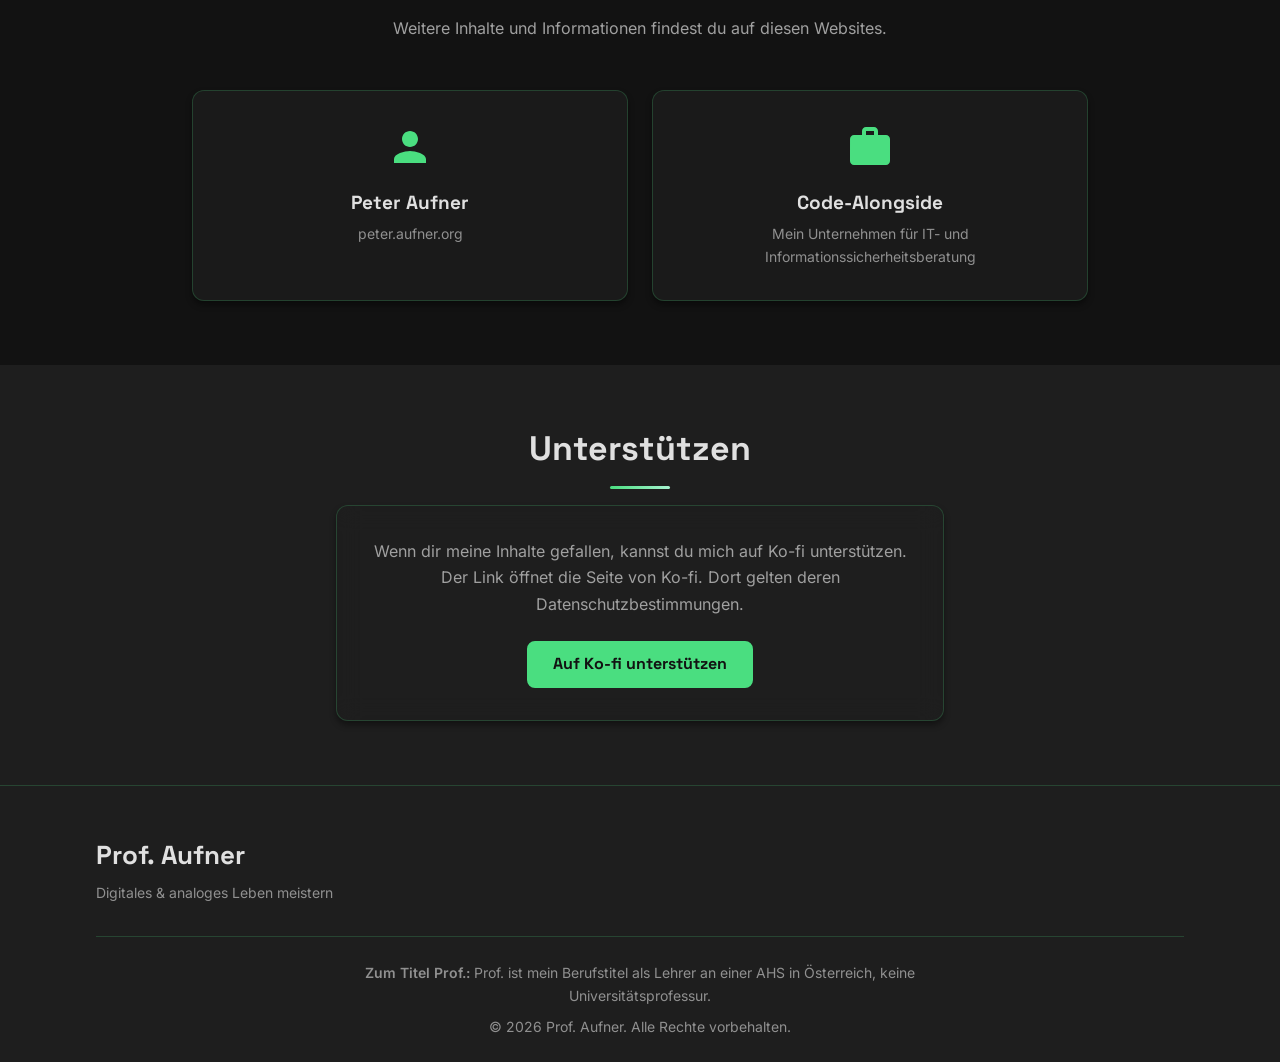
==== commit f43c35b6: "feat(blog): navigation link, blog styles and blog sitemap The blog pages under /blog/ are written by" ====
--- a/index.html
+++ b/index.html
@@ -90,6 +90,7 @@
         <nav class="nav-container" aria-label="Hauptnavigation">
             <a href="/" class="logo"><span class="logo-text">Prof. Aufner</span></a>
             <ul class="nav-links">
+                <li><a href="/blog/">Blog</a></li>
                 <li><a href="/#about">Über mich</a></li>
                 <li><a href="/#connect">Social Media</a></li>
                 <li><a href="/#community">Community</a></li>
--- a/styles.css
+++ b/styles.css
@@ -929,3 +929,130 @@
         color: var(--print-text);
     }
 }
+
+/* =========================================================================
+   Blog (pages under /blog/ are written by edu-publisher at the publishing slot)
+   ========================================================================= */
+.article-container {
+    max-width: 44rem;
+}
+
+.article-meta {
+    color: var(--color-text-muted);
+    font-size: 0.95rem;
+    margin-bottom: var(--space-md);
+}
+
+.article-cover {
+    margin: var(--space-xl) 0;
+}
+
+.article-cover img {
+    border-radius: var(--radius-lg);
+    border: 1px solid var(--glass-border);
+    width: 100%;
+    height: auto;
+}
+
+.article-body {
+    font-size: 1.125rem;
+    line-height: 1.75;
+}
+
+.article-body h2 {
+    margin-top: var(--space-2xl);
+    margin-bottom: var(--space-md);
+}
+
+.article-body h3 {
+    margin-top: var(--space-xl);
+    margin-bottom: var(--space-sm);
+}
+
+.article-body p,
+.article-body ul,
+.article-body ol,
+.article-body blockquote {
+    margin-bottom: var(--space-lg);
+}
+
+.article-body ul,
+.article-body ol {
+    padding-left: var(--space-xl);
+}
+
+.article-body li + li {
+    margin-top: var(--space-sm);
+}
+
+.article-body blockquote {
+    border-left: 3px solid var(--color-accent-soft);
+    padding: var(--space-sm) var(--space-lg);
+    background: var(--color-surface);
+    border-radius: 0 var(--radius-md) var(--radius-md) 0;
+}
+
+.article-body code {
+    font-family: 'JetBrains Mono', ui-monospace, monospace;
+    background: var(--color-surface-raised);
+    padding: 0.1em 0.35em;
+    border-radius: var(--radius-sm);
+}
+
+.article-follow {
+    margin-top: var(--space-2xl);
+    padding-top: var(--space-lg);
+    border-top: 1px solid var(--glass-border);
+    color: var(--color-text-secondary);
+}
+
+.post-list {
+    list-style: none;
+    padding: 0;
+    display: grid;
+    gap: var(--space-lg);
+    grid-template-columns: repeat(auto-fill, minmax(18rem, 1fr));
+    margin-top: var(--space-xl);
+}
+
+.post-card a {
+    display: flex;
+    flex-direction: column;
+    gap: var(--space-sm);
+    height: 100%;
+    padding: var(--space-md);
+    background: var(--glass-bg);
+    border: 1px solid var(--glass-border);
+    border-radius: var(--radius-lg);
+    color: var(--color-text);
+    text-decoration: none;
+}
+
+.post-card a:hover,
+.post-card a:focus-visible {
+    border-color: var(--color-accent);
+}
+
+.post-card img {
+    border-radius: var(--radius-md);
+    width: 100%;
+    height: auto;
+    aspect-ratio: 1200 / 630;
+    object-fit: cover;
+}
+
+.post-card-date {
+    color: var(--color-text-muted);
+    font-size: 0.875rem;
+}
+
+.post-card-title {
+    font-family: var(--font-heading);
+    font-weight: 700;
+    font-size: 1.25rem;
+    color: var(--color-accent-soft);
+}
+
+.post-card-text {
+    color: var(--color-text-secondary);
+}
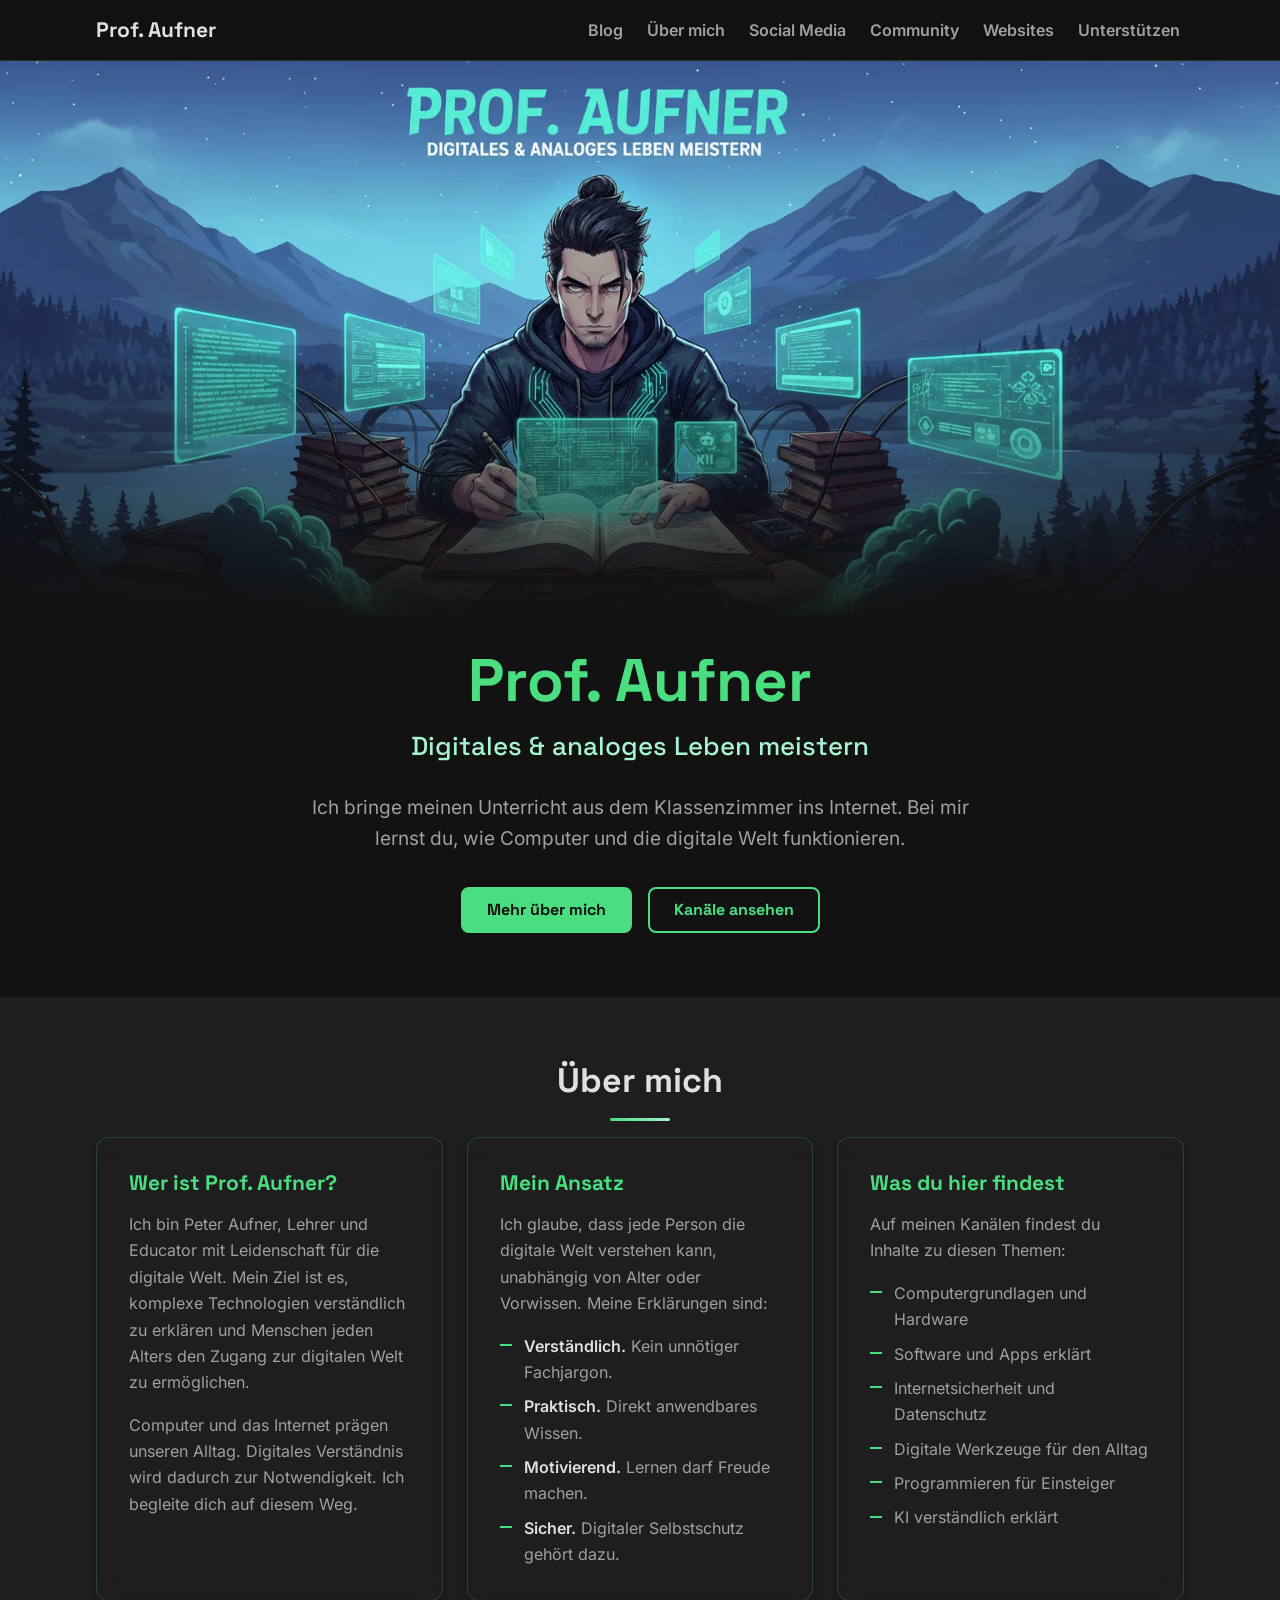
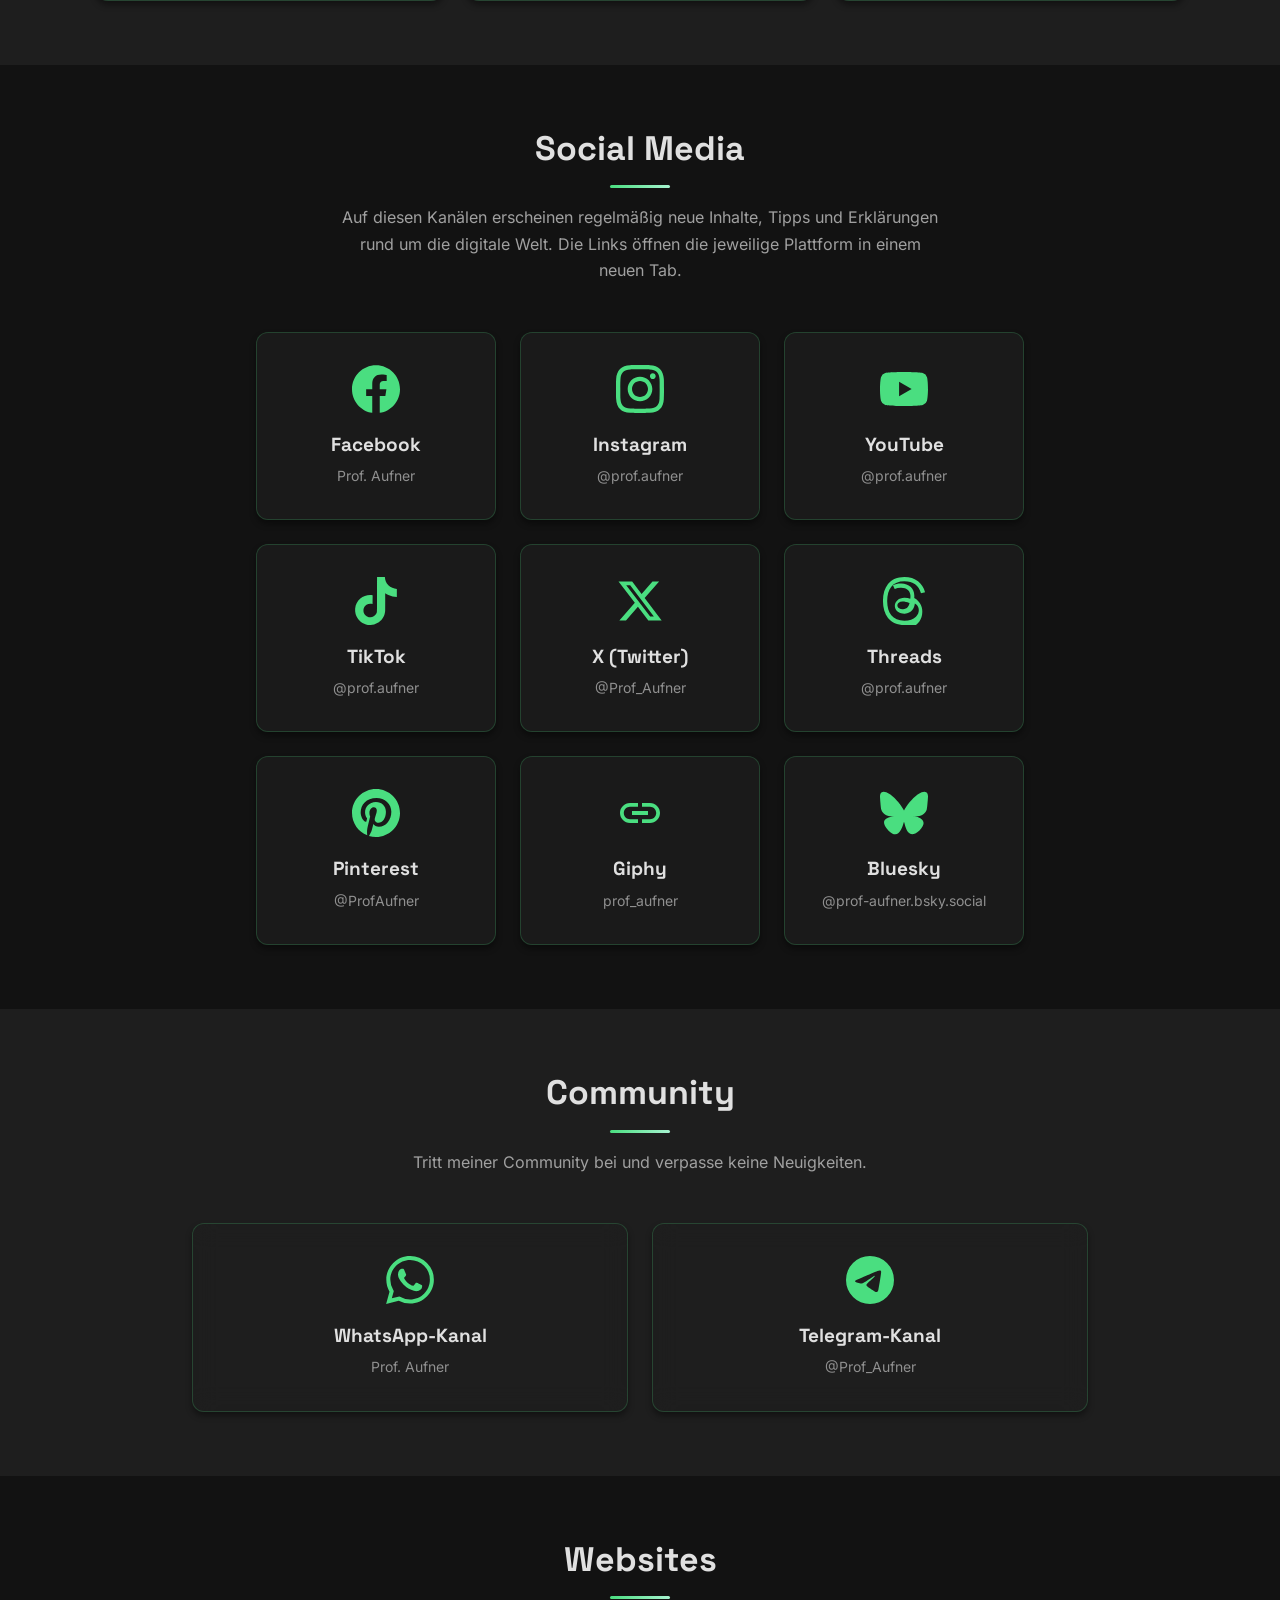
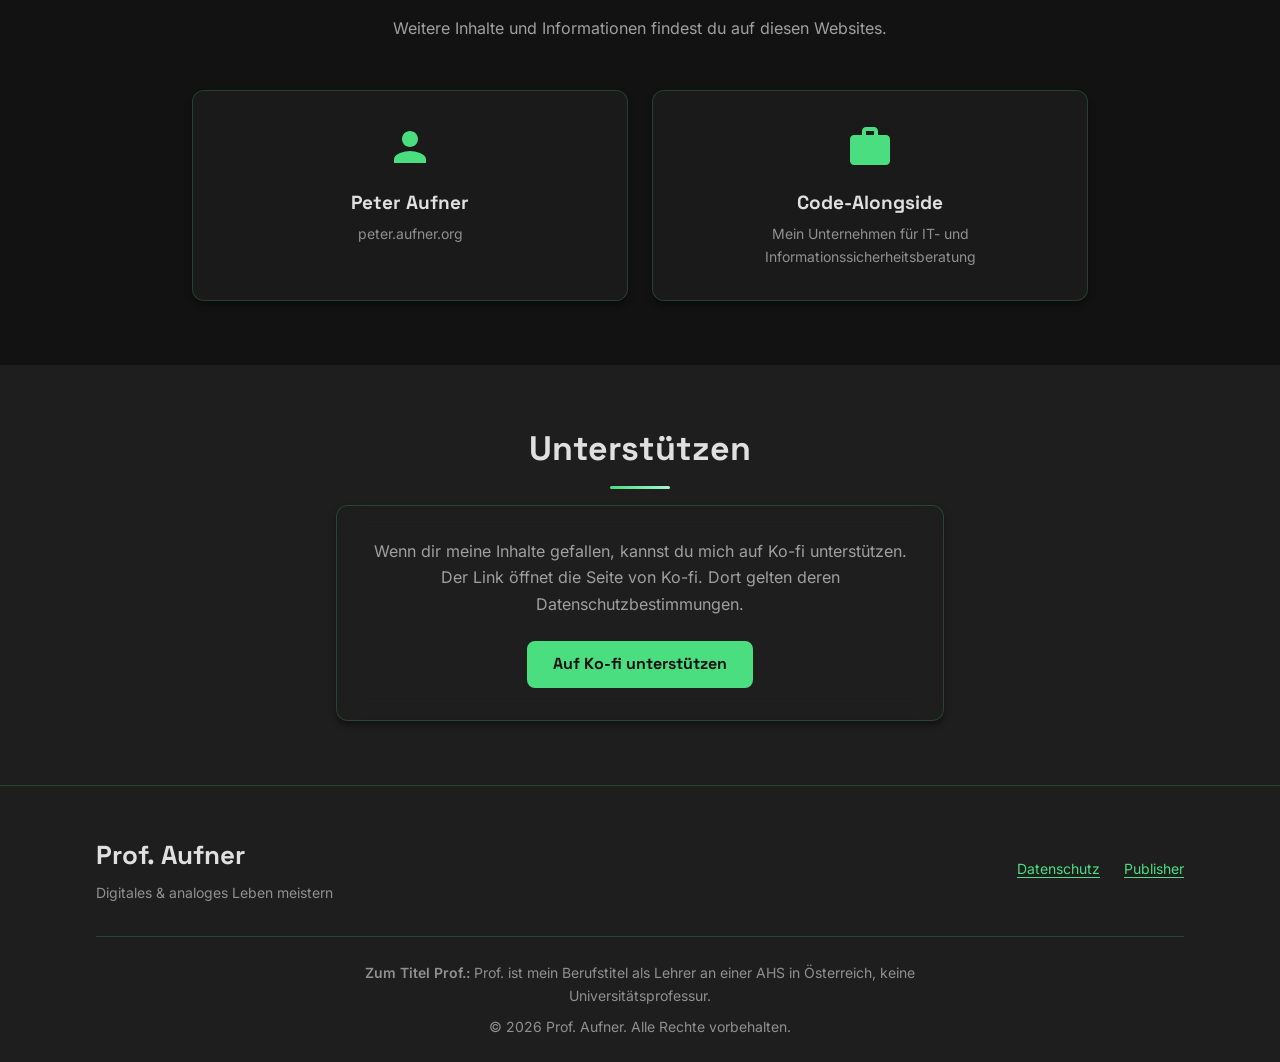
==== commit 6fbfd7f7: "feat(legal): privacy policy and Prof. Aufner Publisher page Privacy policy with hosting logs (14 day" ====
--- a/index.html
+++ b/index.html
@@ -11,6 +11,8 @@
         content="Prof. Aufner erklärt Computer, Internet und digitale Werkzeuge verständlich. Social-Media-Kanäle, Community und Websites an einem Ort.">
     <meta name="robots" content="index, follow, max-snippet:-1, max-image-preview:large, max-video-preview:-1">
     <meta name="referrer" content="strict-origin-when-cross-origin">
+    <!-- Pinterest website claim (business account @ProfAufner, 2026-11-04; RSS auto-publish of /pins.xml) -->
+    <meta name="p:domain_verify" content="2e6a344ce1fad850d91f0230588d8e38">
     <meta name="color-scheme" content="dark">
     <meta name="theme-color" content="#121212">
     <link rel="canonical" href="https://prof.aufner.org/">
@@ -372,6 +374,10 @@
                     <span class="logo-text">Prof. Aufner</span>
                     <p class="footer-tagline">Digitales &amp; analoges Leben meistern</p>
                 </div>
+                <nav class="footer-nav" aria-label="Rechtliches">
+                    <a href="/datenschutz/">Datenschutz</a>
+                    <a href="/publisher/">Publisher</a>
+                </nav>
             </div>
             <div class="footer-bottom">
                 <p class="title-footnote"><strong>Zum Titel Prof.:</strong> Prof. ist mein Berufstitel als Lehrer an einer AHS in Österreich, keine Universitätsprofessur.</p>
--- a/styles.css
+++ b/styles.css
@@ -781,6 +781,26 @@
     margin-bottom: var(--space-sm);
 }
 
+/* Rechtstexte und Publisher-Seite: Fliesstext wie im Blog (.article-body), dazu Metazeile, Platzhalter, Footer-Links */
+.prose .meta {
+    color: var(--color-text-muted);
+    font-size: var(--text-sm);
+    margin-bottom: var(--space-xl);
+}
+
+.todo {
+    color: var(--color-alert);
+    font-weight: 600;
+}
+
+.footer-nav {
+    display: flex;
+    flex-wrap: wrap;
+    justify-content: center;
+    gap: var(--space-lg);
+    font-size: var(--text-sm);
+}
+
 /* ===================================
    Footer
    =================================== */
